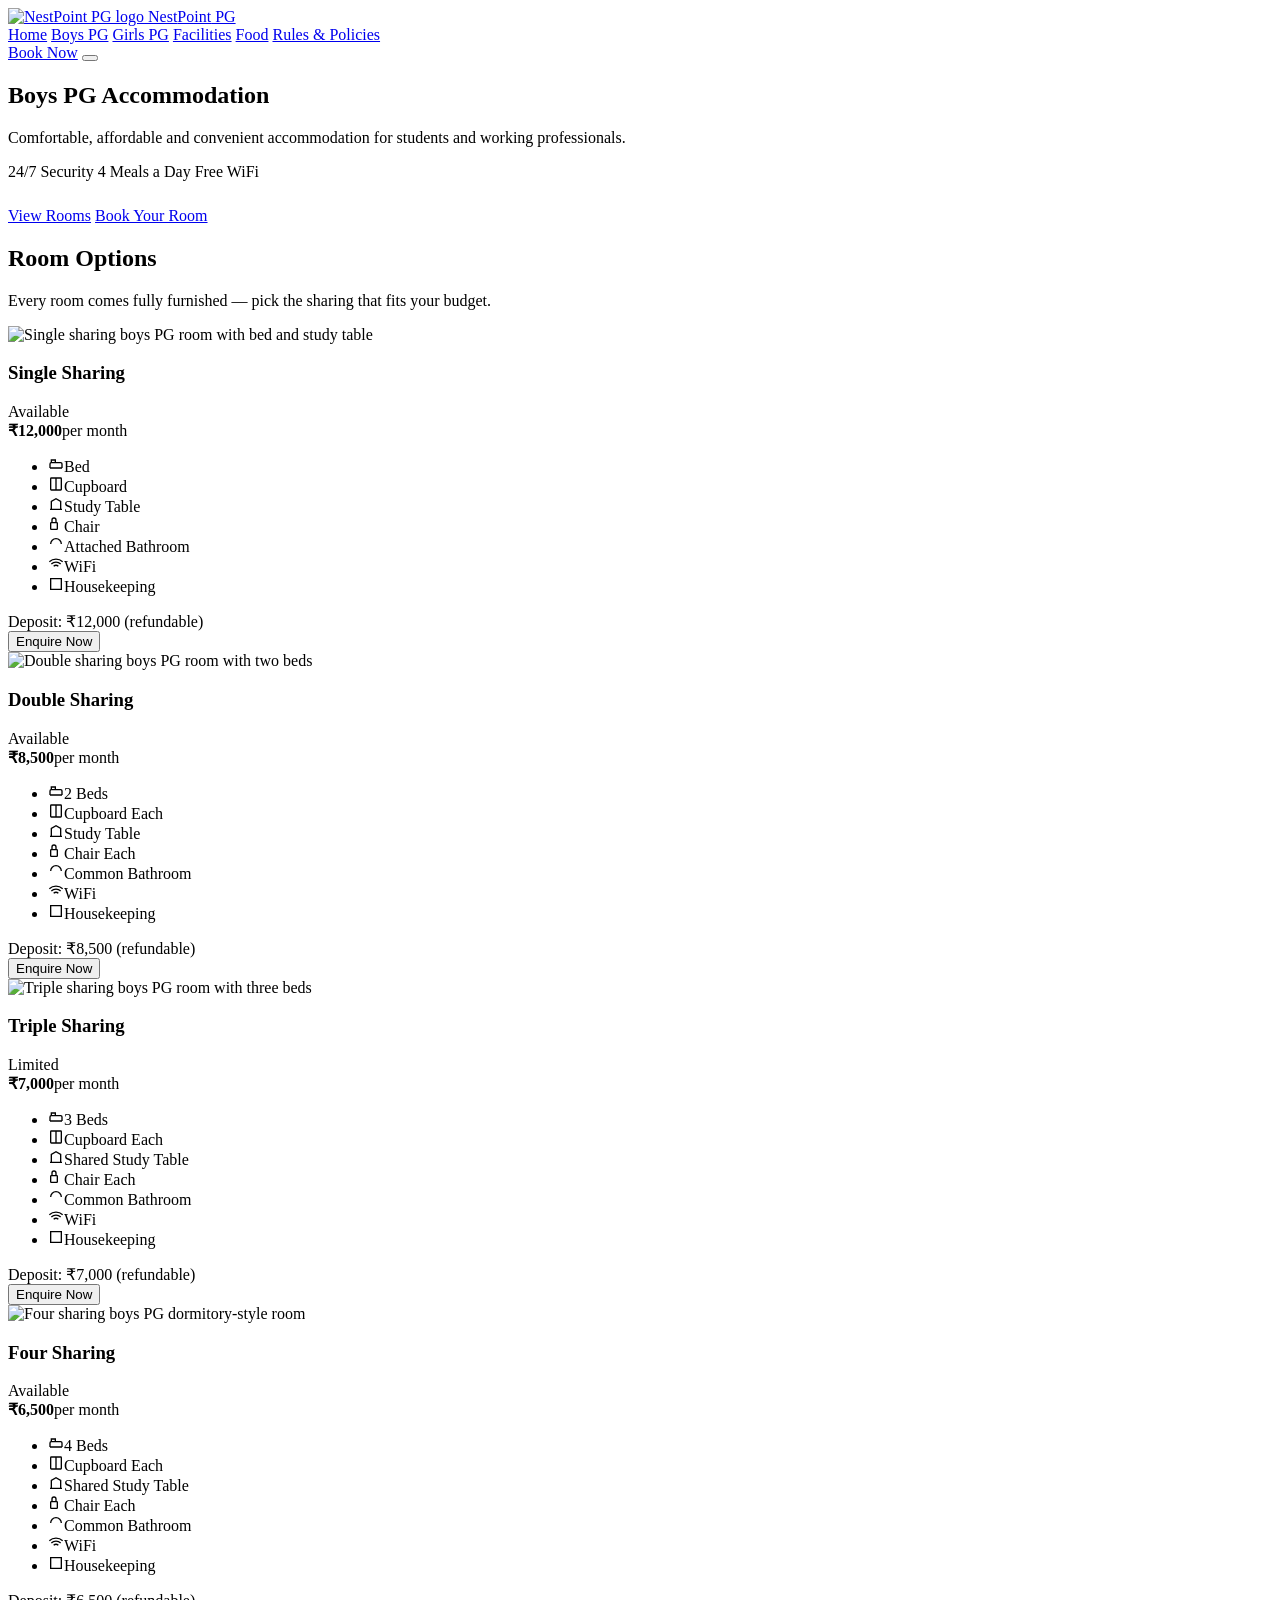
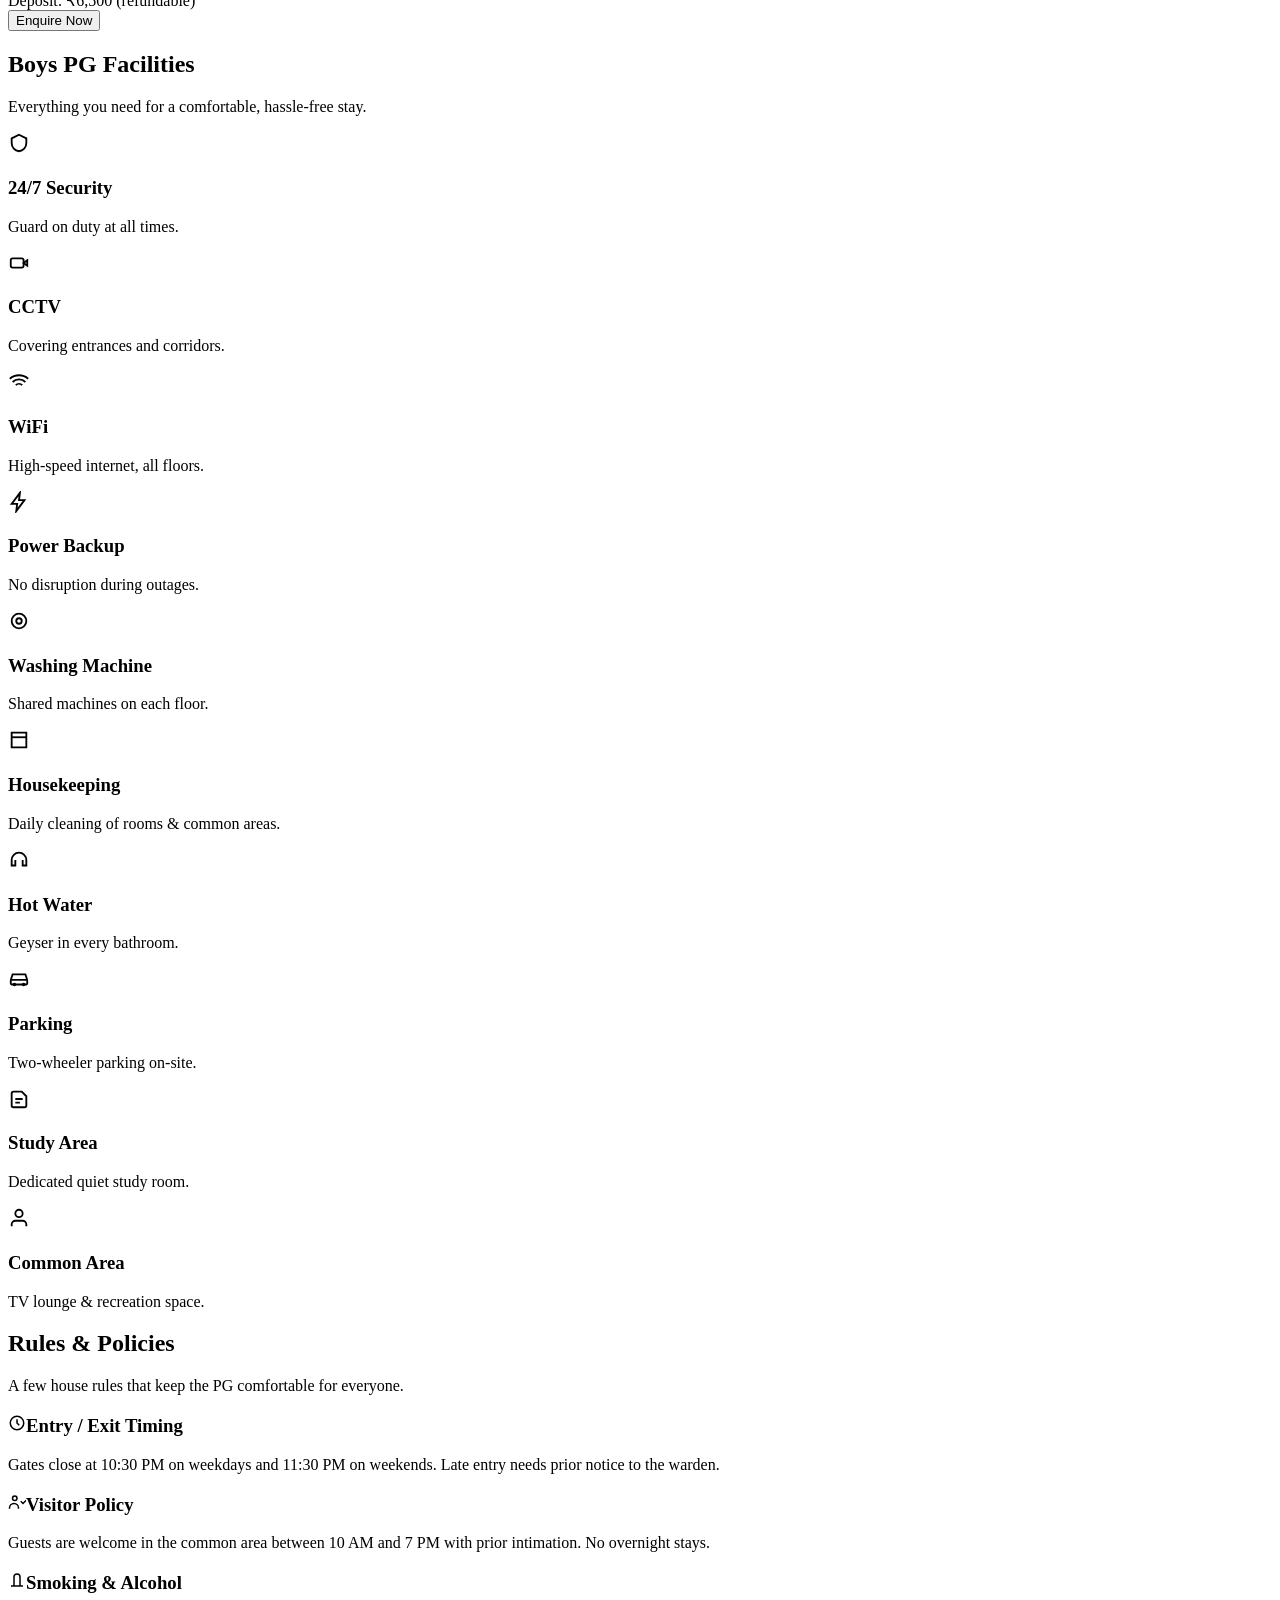
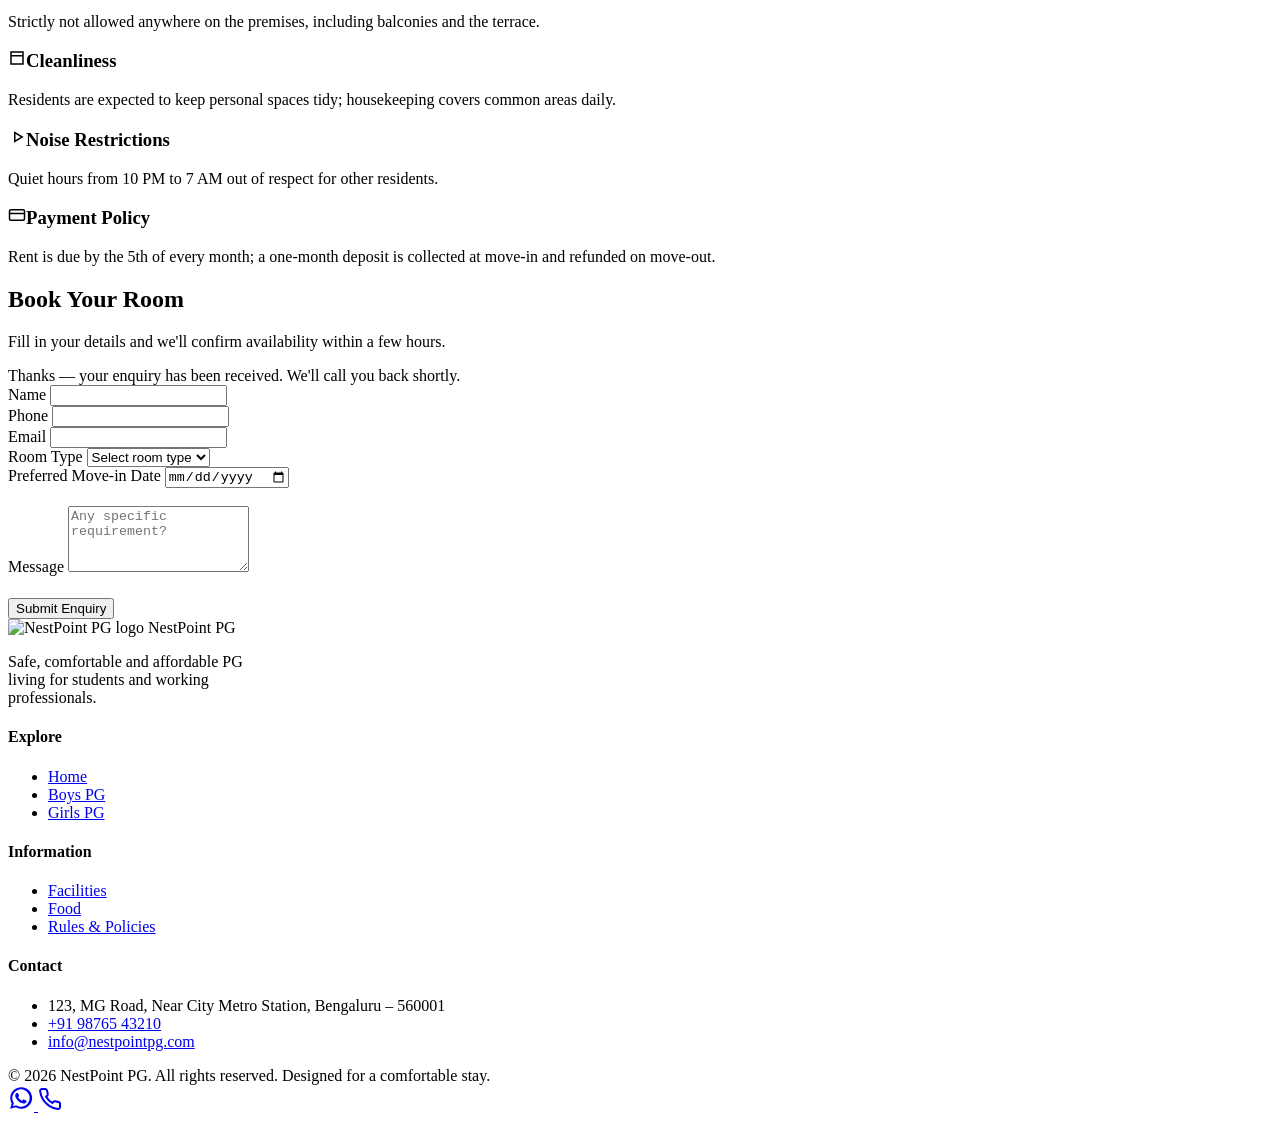
==== boys.html @ 55d82afe "Update boys.html" ====
<!DOCTYPE html>
<html lang="en">
<head>
<!-- ==========================================================================
     BOYS PG PAGE
     Purpose: everything a prospective male resident needs — room options
     and pricing, facilities, house rules, and a booking form. Food is
     covered on the Home page (shared across both wings).
     ========================================================================== -->
<meta charset="UTF-8">
<meta name="viewport" content="width=device-width, initial-scale=1, viewport-fit=cover">
<title>Boys PG Accommodation | NestPoint PG</title>
<meta name="description" content="Boys PG accommodation with single, double, triple and four-sharing rooms, home-style food, WiFi and 24/7 security. Book your room today.">
<link rel="icon" href="logo.svg" type="image/svg+xml">
<link rel="preconnect" href="https://fonts.googleapis.com">
<link href="https://fonts.googleapis.com/css2?family=Fraunces:wght@500;600;700&family=Manrope:wght@400;500;600;700;800&display=swap" rel="stylesheet">
<link rel="stylesheet" href="style.css">
</head>
<body>

<!-- ============================== HEADER / NAV ============================= -->
<header class="site-header">
  <div class="container navbar">
    <a href="index.html" class="brand">
      <img src="logo.svg" alt="NestPoint PG logo" width="40" height="40">
      <span class="brand-name">Nest<span>Point</span> PG</span>
    </a>
    <nav class="nav-links" aria-label="Primary">
      <a href="index.html">Home</a>
      <a href="boys.html">Boys PG</a>
      <a href="girls.html">Girls PG</a>
      <a href="index.html#facilities">Facilities</a>
      <a href="index.html#food">Food</a>
      <a href="index.html#policies">Rules &amp; Policies</a>
    </nav>
    <div class="nav-actions">
      <a href="#booking" class="btn btn-primary">Book Now</a>
      <button class="nav-toggle" aria-label="Toggle menu" aria-expanded="false"></button>
    </div>
  </div>
</header>

<!-- ================================= HERO =================================== -->
<section class="hero" style="background-image:url('https://images.unsplash.com/photo-1615874959474-d609969a20ed?q=80&w=1600&auto=format&fit=crop');">
  <div class="container hero-content">
    <h1>Boys PG Accommodation</h1>
    <p class="lead">Comfortable, affordable and convenient accommodation for students and working professionals.</p>
    <div class="tag-row">
      <span class="tag">24/7 Security</span>
      <span class="tag">4 Meals a Day</span>
      <span class="tag">Free WiFi</span>
    </div>
    <div class="hero-actions" style="margin-top:26px;">
      <a href="#rooms" class="btn btn-primary">View Rooms</a>
      <a href="#booking" class="btn btn-outline">Book Your Room</a>
    </div>
  </div>
</section>

<!-- ================================ ROOM OPTIONS ============================== -->
<section id="rooms" class="section">
  <div class="container">
    <div class="section-head">
      <h2>Room Options</h2>
      <p>Every room comes fully furnished — pick the sharing that fits your budget.</p>
    </div>
    <div class="grid">

      <!-- Single Sharing -->
      <div class="card room-card">
        <img src="https://images.unsplash.com/photo-1631049307264-da0ec9d70304?q=80&w=900&auto=format&fit=crop" alt="Single sharing boys PG room with bed and study table" loading="lazy">
        <div class="card-body">
          <div class="room-top">
            <div><h3>Single Sharing</h3><span class="status available">Available</span></div>
            <div class="room-price"><strong>₹12,000</strong><span>per month</span></div>
          </div>
          <ul class="room-specs">
            <li><svg width="16" height="16" viewBox="0 0 24 24" fill="none" stroke="currentColor" stroke-width="2"><path d="M3 18v-6a2 2 0 0 1 2-2h14a2 2 0 0 1 2 2v6"/><path d="M3 18h18M5 10V6h6v4"/></svg>Bed</li>
            <li><svg width="16" height="16" viewBox="0 0 24 24" fill="none" stroke="currentColor" stroke-width="2"><rect x="4" y="3" width="16" height="18" rx="1"/><path d="M12 3v18"/></svg>Cupboard</li>
            <li><svg width="16" height="16" viewBox="0 0 24 24" fill="none" stroke="currentColor" stroke-width="2"><path d="M3 20h18M5 20V8l7-4 7 4v12"/></svg>Study Table</li>
            <li><svg width="16" height="16" viewBox="0 0 24 24" fill="none" stroke="currentColor" stroke-width="2"><path d="M6 10V6a3 3 0 0 1 6 0v4"/><rect x="4" y="10" width="10" height="10" rx="1"/></svg>Chair</li>
            <li><svg width="16" height="16" viewBox="0 0 24 24" fill="none" stroke="currentColor" stroke-width="2"><path d="M4 12a8 8 0 0 1 16 0"/></svg>Attached Bathroom</li>
            <li><svg width="16" height="16" viewBox="0 0 24 24" fill="none" stroke="currentColor" stroke-width="2"><path d="M2 8.5a15 15 0 0 1 20 0M5 12a10 10 0 0 1 14 0M8.5 15.5a5 5 0 0 1 7 0"/></svg>WiFi</li>
            <li><svg width="16" height="16" viewBox="0 0 24 24" fill="none" stroke="currentColor" stroke-width="2"><path d="M4 4h16v16H4z"/></svg>Housekeeping</li>
          </ul>
          <div class="deposit-row">Deposit: ₹12,000 (refundable)</div>
          <button class="btn btn-dark btn-block" data-enquire-room="Single Sharing" onclick="document.getElementById('booking').scrollIntoView()">Enquire Now</button>
        </div>
      </div>

      <!-- Double Sharing -->
      <div class="card room-card">
        <img src="https://images.unsplash.com/photo-1595526114035-0d45ed16cfbf?q=80&w=900&auto=format&fit=crop" alt="Double sharing boys PG room with two beds" loading="lazy">
        <div class="card-body">
          <div class="room-top">
            <div><h3>Double Sharing</h3><span class="status available">Available</span></div>
            <div class="room-price"><strong>₹8,500</strong><span>per month</span></div>
          </div>
          <ul class="room-specs">
            <li><svg width="16" height="16" viewBox="0 0 24 24" fill="none" stroke="currentColor" stroke-width="2"><path d="M3 18v-6a2 2 0 0 1 2-2h14a2 2 0 0 1 2 2v6"/><path d="M3 18h18M5 10V6h6v4"/></svg>2 Beds</li>
            <li><svg width="16" height="16" viewBox="0 0 24 24" fill="none" stroke="currentColor" stroke-width="2"><rect x="4" y="3" width="16" height="18" rx="1"/><path d="M12 3v18"/></svg>Cupboard Each</li>
            <li><svg width="16" height="16" viewBox="0 0 24 24" fill="none" stroke="currentColor" stroke-width="2"><path d="M3 20h18M5 20V8l7-4 7 4v12"/></svg>Study Table</li>
            <li><svg width="16" height="16" viewBox="0 0 24 24" fill="none" stroke="currentColor" stroke-width="2"><path d="M6 10V6a3 3 0 0 1 6 0v4"/><rect x="4" y="10" width="10" height="10" rx="1"/></svg>Chair Each</li>
            <li><svg width="16" height="16" viewBox="0 0 24 24" fill="none" stroke="currentColor" stroke-width="2"><path d="M4 12a8 8 0 0 1 16 0"/></svg>Common Bathroom</li>
            <li><svg width="16" height="16" viewBox="0 0 24 24" fill="none" stroke="currentColor" stroke-width="2"><path d="M2 8.5a15 15 0 0 1 20 0M5 12a10 10 0 0 1 14 0M8.5 15.5a5 5 0 0 1 7 0"/></svg>WiFi</li>
            <li><svg width="16" height="16" viewBox="0 0 24 24" fill="none" stroke="currentColor" stroke-width="2"><path d="M4 4h16v16H4z"/></svg>Housekeeping</li>
          </ul>
          <div class="deposit-row">Deposit: ₹8,500 (refundable)</div>
          <button class="btn btn-dark btn-block" data-enquire-room="Double Sharing" onclick="document.getElementById('booking').scrollIntoView()">Enquire Now</button>
        </div>
      </div>

      <!-- Triple Sharing -->
      <div class="card room-card">
        <img src="https://images.unsplash.com/photo-1522708323590-d24dbb6b0267?q=80&w=900&auto=format&fit=crop" alt="Triple sharing boys PG room with three beds" loading="lazy">
        <div class="card-body">
          <div class="room-top">
            <div><h3>Triple Sharing</h3><span class="status limited">Limited</span></div>
            <div class="room-price"><strong>₹7,000</strong><span>per month</span></div>
          </div>
          <ul class="room-specs">
            <li><svg width="16" height="16" viewBox="0 0 24 24" fill="none" stroke="currentColor" stroke-width="2"><path d="M3 18v-6a2 2 0 0 1 2-2h14a2 2 0 0 1 2 2v6"/><path d="M3 18h18M5 10V6h6v4"/></svg>3 Beds</li>
            <li><svg width="16" height="16" viewBox="0 0 24 24" fill="none" stroke="currentColor" stroke-width="2"><rect x="4" y="3" width="16" height="18" rx="1"/><path d="M12 3v18"/></svg>Cupboard Each</li>
            <li><svg width="16" height="16" viewBox="0 0 24 24" fill="none" stroke="currentColor" stroke-width="2"><path d="M3 20h18M5 20V8l7-4 7 4v12"/></svg>Shared Study Table</li>
            <li><svg width="16" height="16" viewBox="0 0 24 24" fill="none" stroke="currentColor" stroke-width="2"><path d="M6 10V6a3 3 0 0 1 6 0v4"/><rect x="4" y="10" width="10" height="10" rx="1"/></svg>Chair Each</li>
            <li><svg width="16" height="16" viewBox="0 0 24 24" fill="none" stroke="currentColor" stroke-width="2"><path d="M4 12a8 8 0 0 1 16 0"/></svg>Common Bathroom</li>
            <li><svg width="16" height="16" viewBox="0 0 24 24" fill="none" stroke="currentColor" stroke-width="2"><path d="M2 8.5a15 15 0 0 1 20 0M5 12a10 10 0 0 1 14 0M8.5 15.5a5 5 0 0 1 7 0"/></svg>WiFi</li>
            <li><svg width="16" height="16" viewBox="0 0 24 24" fill="none" stroke="currentColor" stroke-width="2"><path d="M4 4h16v16H4z"/></svg>Housekeeping</li>
          </ul>
          <div class="deposit-row">Deposit: ₹7,000 (refundable)</div>
          <button class="btn btn-dark btn-block" data-enquire-room="Triple Sharing" onclick="document.getElementById('booking').scrollIntoView()">Enquire Now</button>
        </div>
      </div>

      <!-- Four Sharing -->
      <div class="card room-card">
        <img src="https://images.unsplash.com/photo-1560185007-c5ca9d2c014d?q=80&w=900&auto=format&fit=crop" alt="Four sharing boys PG dormitory-style room" loading="lazy">
        <div class="card-body">
          <div class="room-top">
            <div><h3>Four Sharing</h3><span class="status available">Available</span></div>
            <div class="room-price"><strong>₹6,500</strong><span>per month</span></div>
          </div>
          <ul class="room-specs">
            <li><svg width="16" height="16" viewBox="0 0 24 24" fill="none" stroke="currentColor" stroke-width="2"><path d="M3 18v-6a2 2 0 0 1 2-2h14a2 2 0 0 1 2 2v6"/><path d="M3 18h18M5 10V6h6v4"/></svg>4 Beds</li>
            <li><svg width="16" height="16" viewBox="0 0 24 24" fill="none" stroke="currentColor" stroke-width="2"><rect x="4" y="3" width="16" height="18" rx="1"/><path d="M12 3v18"/></svg>Cupboard Each</li>
            <li><svg width="16" height="16" viewBox="0 0 24 24" fill="none" stroke="currentColor" stroke-width="2"><path d="M3 20h18M5 20V8l7-4 7 4v12"/></svg>Shared Study Table</li>
            <li><svg width="16" height="16" viewBox="0 0 24 24" fill="none" stroke="currentColor" stroke-width="2"><path d="M6 10V6a3 3 0 0 1 6 0v4"/><rect x="4" y="10" width="10" height="10" rx="1"/></svg>Chair Each</li>
            <li><svg width="16" height="16" viewBox="0 0 24 24" fill="none" stroke="currentColor" stroke-width="2"><path d="M4 12a8 8 0 0 1 16 0"/></svg>Common Bathroom</li>
            <li><svg width="16" height="16" viewBox="0 0 24 24" fill="none" stroke="currentColor" stroke-width="2"><path d="M2 8.5a15 15 0 0 1 20 0M5 12a10 10 0 0 1 14 0M8.5 15.5a5 5 0 0 1 7 0"/></svg>WiFi</li>
            <li><svg width="16" height="16" viewBox="0 0 24 24" fill="none" stroke="currentColor" stroke-width="2"><path d="M4 4h16v16H4z"/></svg>Housekeeping</li>
          </ul>
          <div class="deposit-row">Deposit: ₹6,500 (refundable)</div>
          <button class="btn btn-dark btn-block" data-enquire-room="Four Sharing" onclick="document.getElementById('booking').scrollIntoView()">Enquire Now</button>
        </div>
      </div>

    </div>
  </div>
</section>

<!-- ============================== FACILITIES ================================ -->
<section class="section section-alt">
  <div class="container">
    <div class="section-head">
      <h2>Boys PG Facilities</h2>
      <p>Everything you need for a comfortable, hassle-free stay.</p>
    </div>
    <div class="grid facility-grid">
      <div class="facility-card"><div class="icon"><svg width="22" height="22" viewBox="0 0 24 24" fill="none" stroke="currentColor" stroke-width="2"><path d="M12 3l8 4v5c0 5-3.5 8.5-8 9-4.5-.5-8-4-8-9V7l8-4z"/></svg></div><h3>24/7 Security</h3><p>Guard on duty at all times.</p></div>
      <div class="facility-card"><div class="icon"><svg width="22" height="22" viewBox="0 0 24 24" fill="none" stroke="currentColor" stroke-width="2"><rect x="3" y="7" width="14" height="10" rx="2"/><path d="M21 9l-4 3 4 3z"/></svg></div><h3>CCTV</h3><p>Covering entrances and corridors.</p></div>
      <div class="facility-card"><div class="icon"><svg width="22" height="22" viewBox="0 0 24 24" fill="none" stroke="currentColor" stroke-width="2"><path d="M2 8.5a15 15 0 0 1 20 0M5 12a10 10 0 0 1 14 0M8.5 15.5a5 5 0 0 1 7 0"/></svg></div><h3>WiFi</h3><p>High-speed internet, all floors.</p></div>
      <div class="facility-card"><div class="icon"><svg width="22" height="22" viewBox="0 0 24 24" fill="none" stroke="currentColor" stroke-width="2"><path d="M13 2L4 14h6l-1 8 9-12h-6l1-8z"/></svg></div><h3>Power Backup</h3><p>No disruption during outages.</p></div>
      <div class="facility-card"><div class="icon"><svg width="22" height="22" viewBox="0 0 24 24" fill="none" stroke="currentColor" stroke-width="2"><circle cx="12" cy="12" r="8"/><circle cx="12" cy="12" r="3"/></svg></div><h3>Washing Machine</h3><p>Shared machines on each floor.</p></div>
      <div class="facility-card"><div class="icon"><svg width="22" height="22" viewBox="0 0 24 24" fill="none" stroke="currentColor" stroke-width="2"><path d="M4 4h16v16H4z"/><path d="M4 9h16"/></svg></div><h3>Housekeeping</h3><p>Daily cleaning of rooms &amp; common areas.</p></div>
      <div class="facility-card"><div class="icon"><svg width="22" height="22" viewBox="0 0 24 24" fill="none" stroke="currentColor" stroke-width="2"><path d="M4 12a8 8 0 0 1 16 0"/><path d="M4 12v6h4v-6M16 12v6h4v-6"/></svg></div><h3>Hot Water</h3><p>Geyser in every bathroom.</p></div>
      <div class="facility-card"><div class="icon"><svg width="22" height="22" viewBox="0 0 24 24" fill="none" stroke="currentColor" stroke-width="2"><path d="M3 13l2-6h14l2 6"/><rect x="3" y="13" width="18" height="5" rx="1"/><circle cx="7" cy="18" r="1"/><circle cx="17" cy="18" r="1"/></svg></div><h3>Parking</h3><p>Two-wheeler parking on-site.</p></div>
      <div class="facility-card"><div class="icon"><svg width="22" height="22" viewBox="0 0 24 24" fill="none" stroke="currentColor" stroke-width="2"><path d="M4 19V6a2 2 0 0 1 2-2h9l5 5v10a2 2 0 0 1-2 2H6a2 2 0 0 1-2-2z"/><path d="M8 12h8M8 16h5"/></svg></div><h3>Study Area</h3><p>Dedicated quiet study room.</p></div>
      <div class="facility-card"><div class="icon"><svg width="22" height="22" viewBox="0 0 24 24" fill="none" stroke="currentColor" stroke-width="2"><path d="M20 21v-2a4 4 0 0 0-4-4H8a4 4 0 0 0-4 4v2"/><circle cx="12" cy="7" r="4"/></svg></div><h3>Common Area</h3><p>TV lounge &amp; recreation space.</p></div>
    </div>
  </div>
</section>

<!-- ============================ RULES & POLICIES ============================== -->
<section class="section section-alt">
  <div class="container">
    <div class="section-head">
      <h2>Rules &amp; Policies</h2>
      <p>A few house rules that keep the PG comfortable for everyone.</p>
    </div>
    <div class="grid policy-grid">
      <div class="policy-card"><h3><svg width="18" height="18" viewBox="0 0 24 24" fill="none" stroke="currentColor" stroke-width="2"><circle cx="12" cy="12" r="9"/><path d="M12 7v5l3 3"/></svg>Entry / Exit Timing</h3><p>Gates close at 10:30 PM on weekdays and 11:30 PM on weekends. Late entry needs prior notice to the warden.</p></div>
      <div class="policy-card"><h3><svg width="18" height="18" viewBox="0 0 24 24" fill="none" stroke="currentColor" stroke-width="2"><circle cx="9" cy="7" r="3"/><path d="M2 21v-1a6 6 0 0 1 12 0v1"/><path d="M17 11l3 3 5-5"/></svg>Visitor Policy</h3><p>Guests are welcome in the common area between 10 AM and 7 PM with prior intimation. No overnight stays.</p></div>
      <div class="policy-card"><h3><svg width="18" height="18" viewBox="0 0 24 24" fill="none" stroke="currentColor" stroke-width="2"><path d="M4 20h16M8 20V8a4 4 0 0 1 8 0v12"/></svg>Smoking &amp; Alcohol</h3><p>Strictly not allowed anywhere on the premises, including balconies and the terrace.</p></div>
      <div class="policy-card"><h3><svg width="18" height="18" viewBox="0 0 24 24" fill="none" stroke="currentColor" stroke-width="2"><path d="M4 4h16v16H4z"/><path d="M4 9h16"/></svg>Cleanliness</h3><p>Residents are expected to keep personal spaces tidy; housekeeping covers common areas daily.</p></div>
      <div class="policy-card"><h3><svg width="18" height="18" viewBox="0 0 24 24" fill="none" stroke="currentColor" stroke-width="2"><path d="M9 18V6l10 6-10 6z"/></svg>Noise Restrictions</h3><p>Quiet hours from 10 PM to 7 AM out of respect for other residents.</p></div>
      <div class="policy-card"><h3><svg width="18" height="18" viewBox="0 0 24 24" fill="none" stroke="currentColor" stroke-width="2"><rect x="2" y="5" width="20" height="14" rx="2"/><path d="M2 10h20"/></svg>Payment Policy</h3><p>Rent is due by the 5th of every month; a one-month deposit is collected at move-in and refunded on move-out.</p></div>
    </div>
  </div>
</section>

<!-- =============================== BOOKING FORM ================================ -->
<section id="booking" class="section">
  <div class="container" style="max-width:820px;">
    <div class="section-head" style="max-width:100%;">
      <h2>Book Your Room</h2>
      <p>Fill in your details and we'll confirm availability within a few hours.</p>
    </div>
    <div class="form-panel">
      <div class="form-success" role="status">Thanks — your enquiry has been received. We'll call you back shortly.</div>
      <form data-enquiry-form novalidate>
        <div class="form-grid">
          <div class="field">
            <label for="bName">Name</label>
            <input id="bName" name="name" type="text" required>
          </div>
          <div class="field">
            <label for="bPhone">Phone</label>
            <input id="bPhone" name="phone" type="tel" pattern="[0-9]{10}" required>
          </div>
          <div class="field">
            <label for="bEmail">Email</label>
            <input id="bEmail" name="email" type="email" required>
          </div>
          <div class="field">
            <label for="roomType">Room Type</label>
            <select id="roomType" name="roomType" required>
              <option value="">Select room type</option>
              <option>Single Sharing</option>
              <option>Double Sharing</option>
              <option>Triple Sharing</option>
              <option>Four Sharing</option>
            </select>
          </div>
          <div class="field">
            <label for="bMoveIn">Preferred Move-in Date</label>
            <input id="bMoveIn" name="moveInDate" type="date">
          </div>
          <div class="field">
            <label for="bMessageOnly">&nbsp;</label>
          </div>
          <div class="field full">
            <label for="bMessage">Message</label>
            <textarea id="bMessage" name="message" rows="4" placeholder="Any specific requirement?"></textarea>
          </div>
        </div>
        <button type="submit" class="btn btn-primary btn-block" style="margin-top:22px;">Submit Enquiry</button>
      </form>
    </div>
  </div>
</section>

<!-- ================================= FOOTER =================================== -->
<footer class="site-footer">
  <div class="container">
    <div class="footer-grid">
      <div>
        <div class="footer-brand">
          <img src="logo.svg" alt="NestPoint PG logo">
          <span>NestPoint PG</span>
        </div>
        <p style="max-width:32ch;">Safe, comfortable and affordable PG living for students and working professionals.</p>
      </div>
      <div>
        <h4>Explore</h4>
        <ul>
          <li><a href="index.html">Home</a></li>
          <li><a href="boys.html">Boys PG</a></li>
          <li><a href="girls.html">Girls PG</a></li>
        </ul>
      </div>
      <div>
        <h4>Information</h4>
        <ul>
          <li><a href="index.html#facilities">Facilities</a></li>
          <li><a href="index.html#food">Food</a></li>
          <li><a href="index.html#policies">Rules &amp; Policies</a></li>
        </ul>
      </div>
      <div>
        <h4>Contact</h4>
        <ul>
          <li>123, MG Road, Near City Metro Station, Bengaluru – 560001</li>
          <li><a href="tel:+919876543210">+91 98765 43210</a></li>
          <li><a href="mailto:info@nestpointpg.com">info@nestpointpg.com</a></li>
        </ul>
      </div>
    </div>
    <div class="footer-bottom">
      <span>© 2026 NestPoint PG. All rights reserved.</span>
      <span>Designed for a comfortable stay.</span>
    </div>
  </div>
</footer>

<!-- ===================== FLOATING WHATSAPP / CALL BUTTONS ===================== -->
<div class="float-actions">
  <a class="float-btn whatsapp" href="https://wa.me/919876543210?text=Hi%2C%20I%27d%20like%20to%20know%20more%20about%20the%20Boys%20PG" aria-label="Chat on WhatsApp" target="_blank" rel="noopener">
    <svg width="26" height="26" viewBox="0 0 24 24" fill="currentColor"><path d="M12 2a10 10 0 0 0-8.6 15L2 22l5.2-1.4A10 10 0 1 0 12 2zm0 18a8 8 0 0 1-4.1-1.1l-.3-.2-3 .8.8-2.9-.2-.3A8 8 0 1 1 12 20zm4.4-5.9c-.2-.1-1.5-.7-1.7-.8-.2-.1-.4-.1-.6.1-.2.2-.7.8-.8.9-.1.2-.3.2-.6.1-.2-.1-1-.4-1.9-1.2-.7-.6-1.2-1.4-1.3-1.6-.1-.2 0-.4.1-.5.1-.1.2-.3.4-.4.1-.2.2-.3.2-.5.1-.2 0-.4 0-.5-.1-.1-.6-1.4-.8-1.9-.2-.5-.4-.4-.6-.4h-.5c-.2 0-.5.1-.7.3-.2.2-.9.9-.9 2.2s.9 2.5 1.1 2.7c.1.2 1.8 2.8 4.4 3.8.6.3 1.1.4 1.5.5.6.2 1.2.2 1.6.1.5-.1 1.5-.6 1.7-1.2.2-.6.2-1.1.1-1.2-.1-.1-.2-.2-.4-.3z"/></svg>
  </a>
  <a class="float-btn call" href="tel:+919876543210" aria-label="Call Now">
    <svg width="24" height="24" viewBox="0 0 24 24" fill="none" stroke="currentColor" stroke-width="2"><path d="M22 16.9v3a2 2 0 0 1-2.2 2 19.8 19.8 0 0 1-8.6-3.1 19.5 19.5 0 0 1-6-6A19.8 19.8 0 0 1 2.1 4.2 2 2 0 0 1 4.1 2h3a2 2 0 0 1 2 1.7c.1.9.3 1.8.6 2.7a2 2 0 0 1-.4 2.1L8.1 9.7a16 16 0 0 0 6.2 6.2l1.2-1.2a2 2 0 0 1 2.1-.4c.9.3 1.8.5 2.7.6a2 2 0 0 1 1.7 2.1z"/></svg>
  </a>
</div>

<script src="script.js"></script>
</body>
</html>
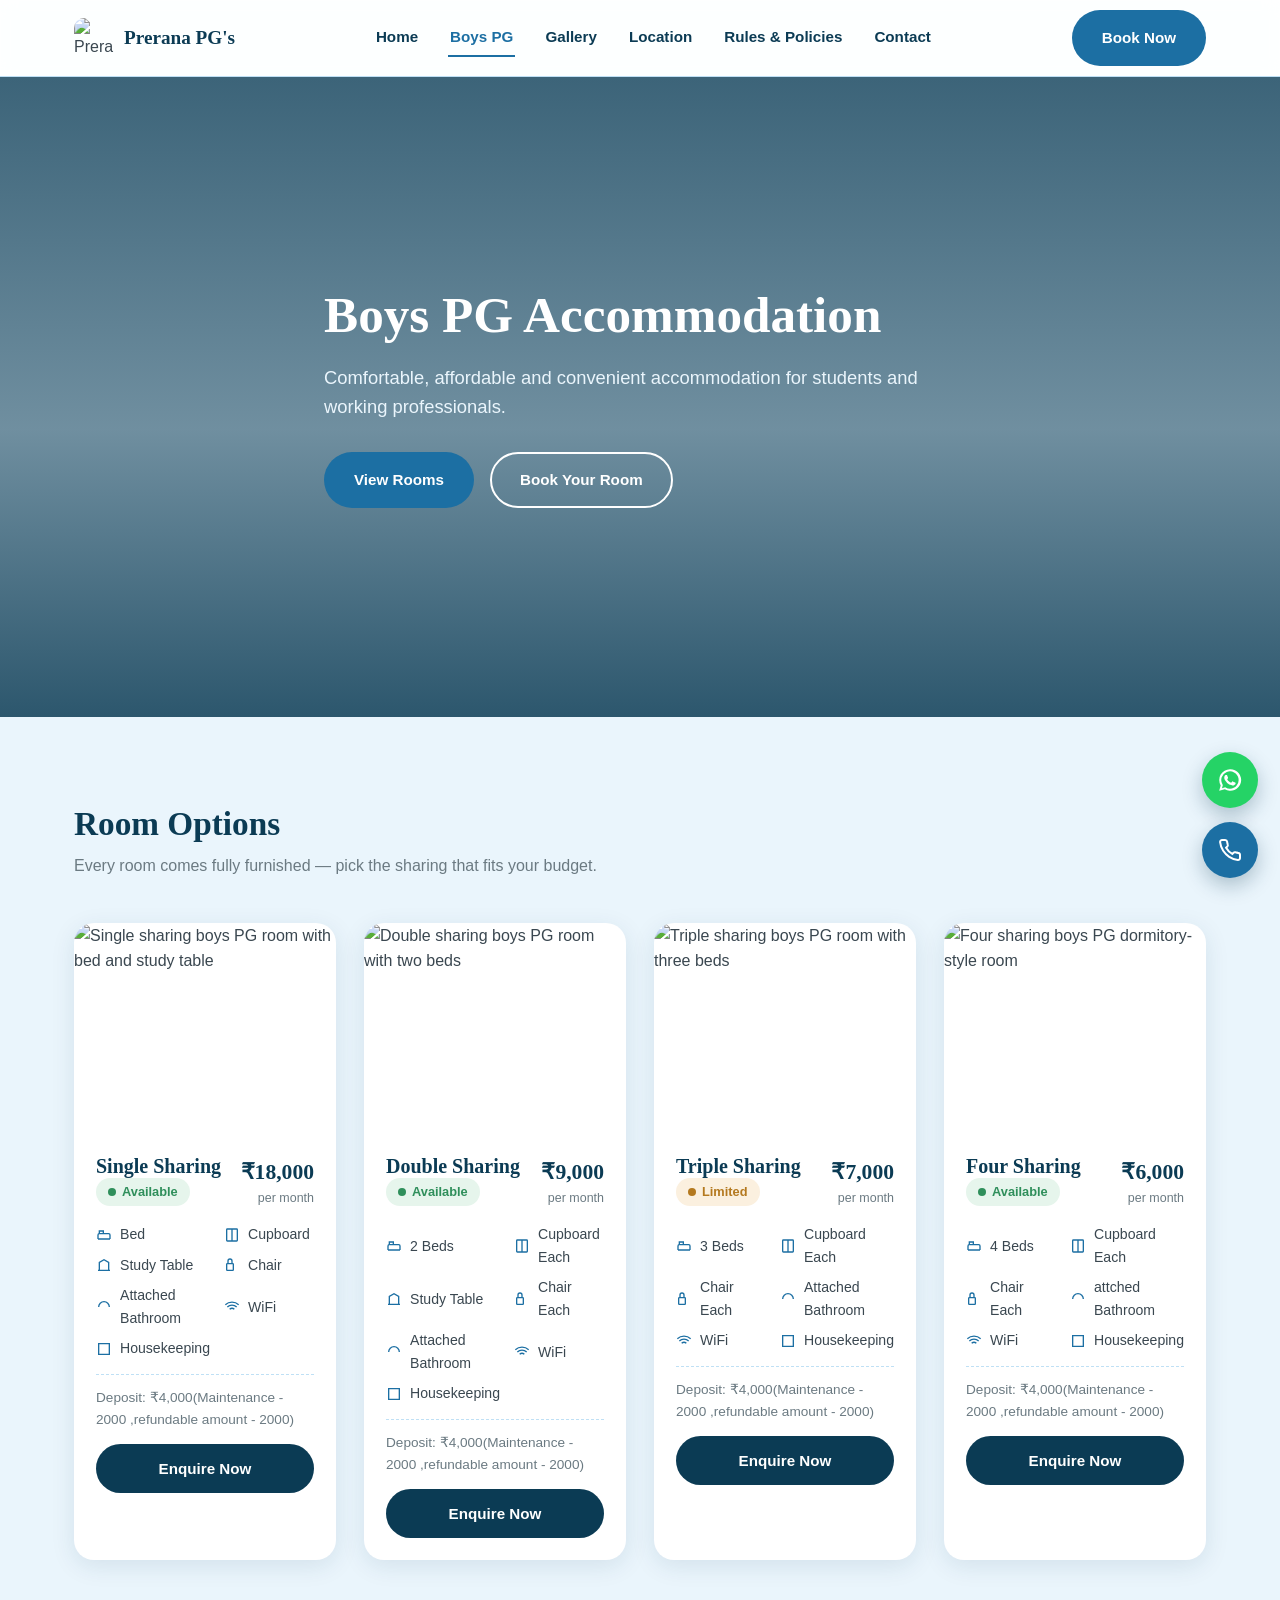
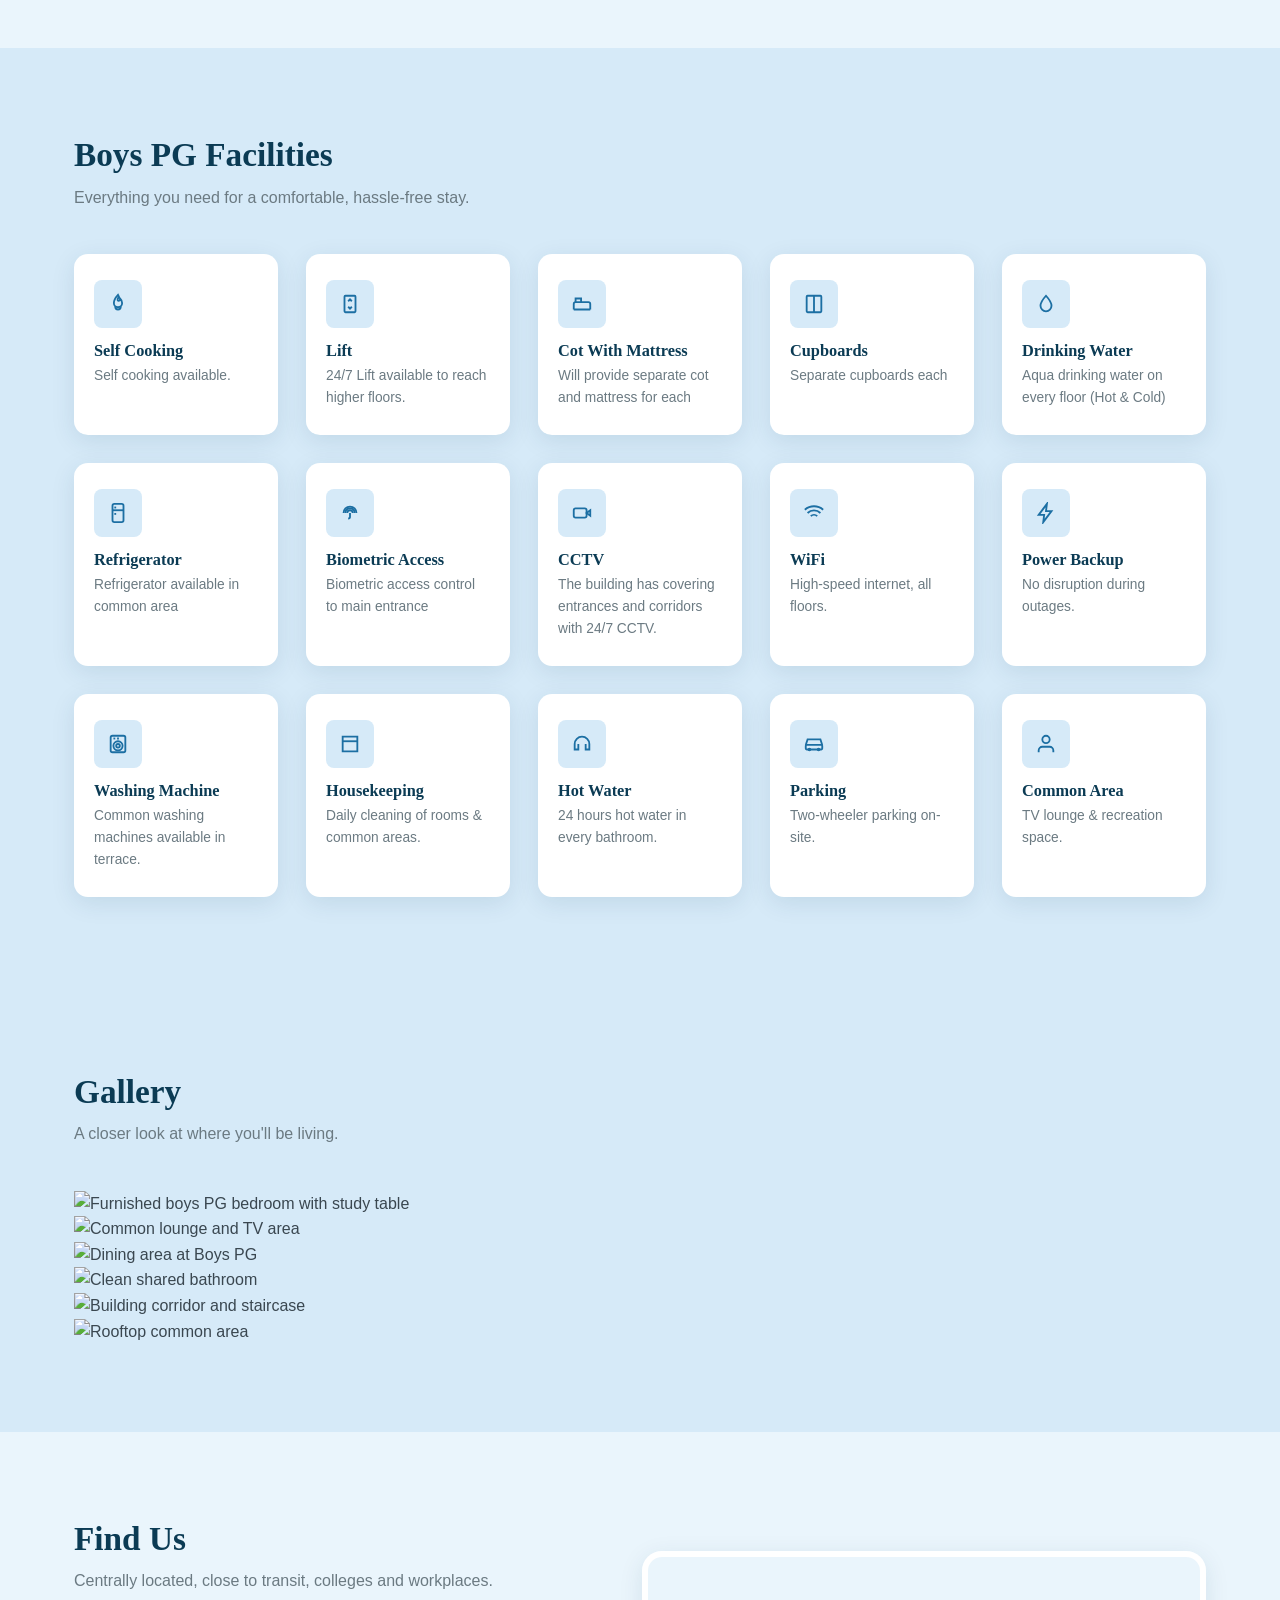
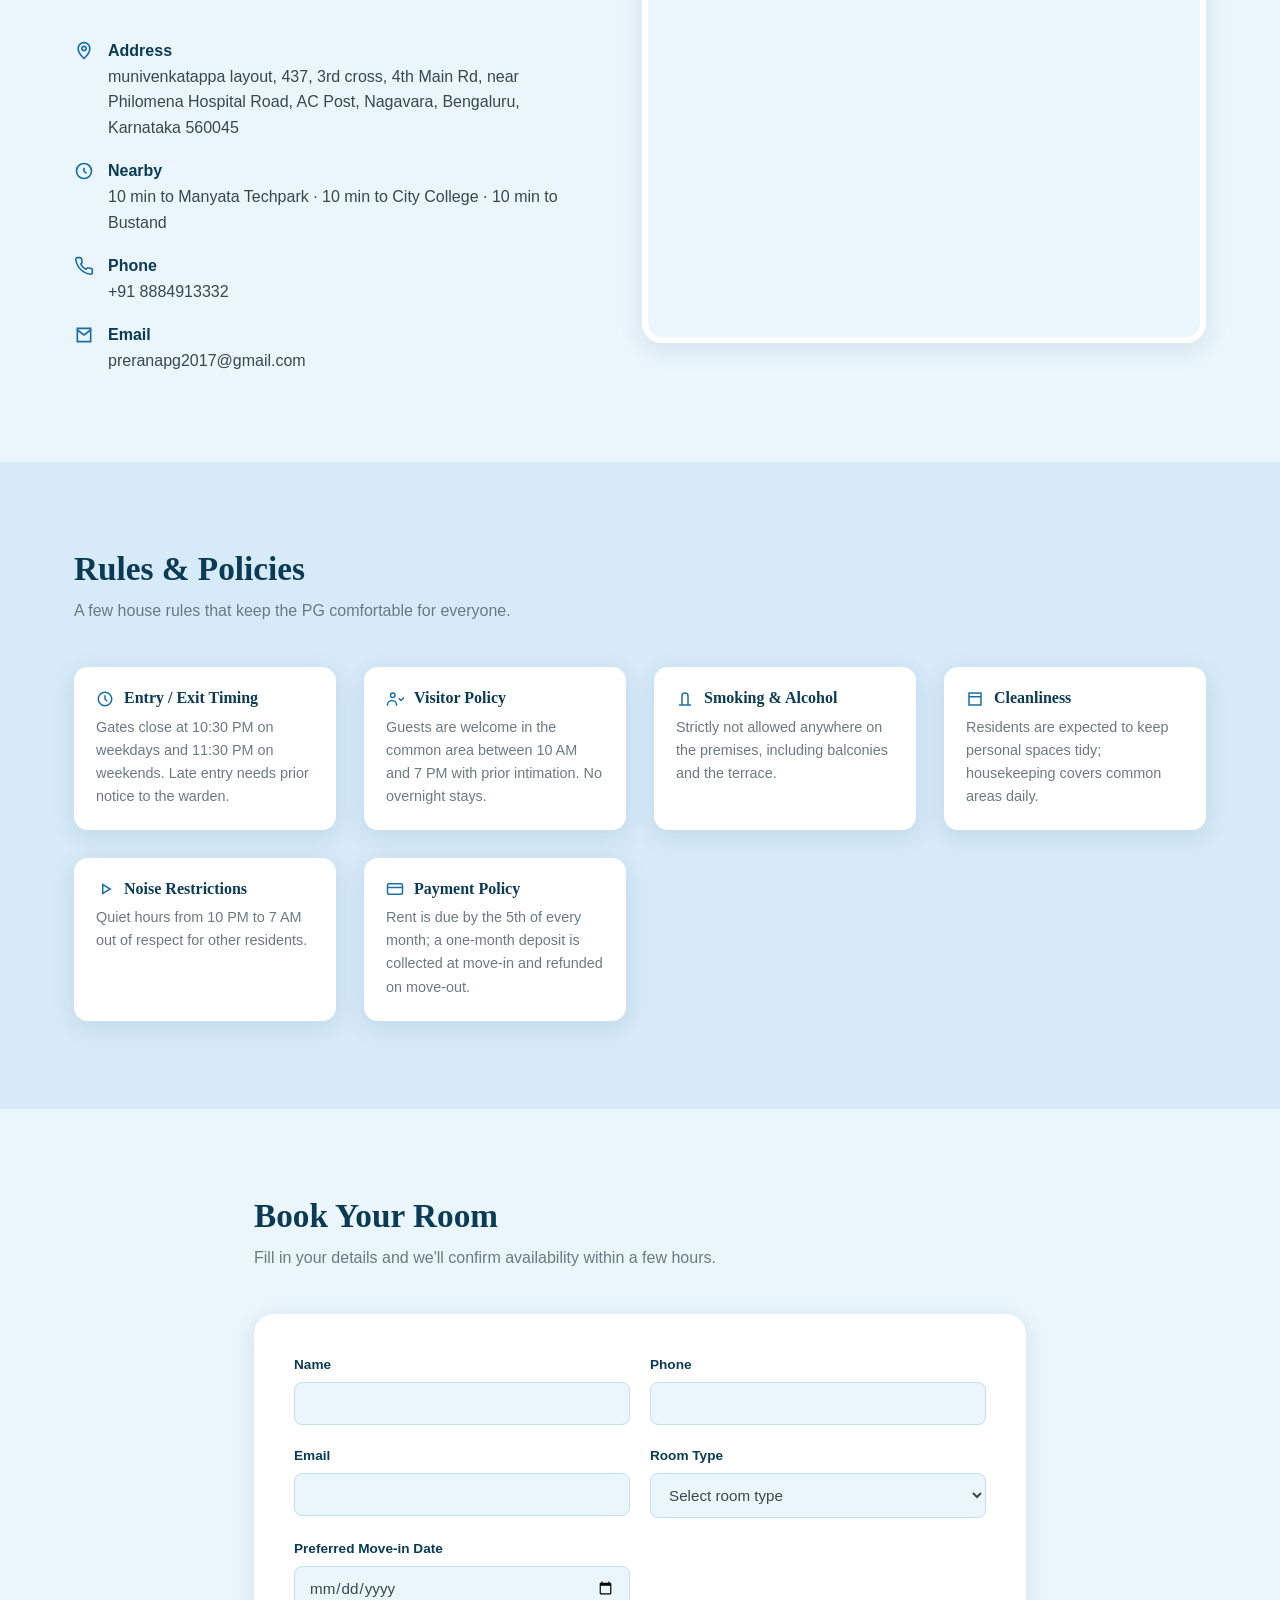
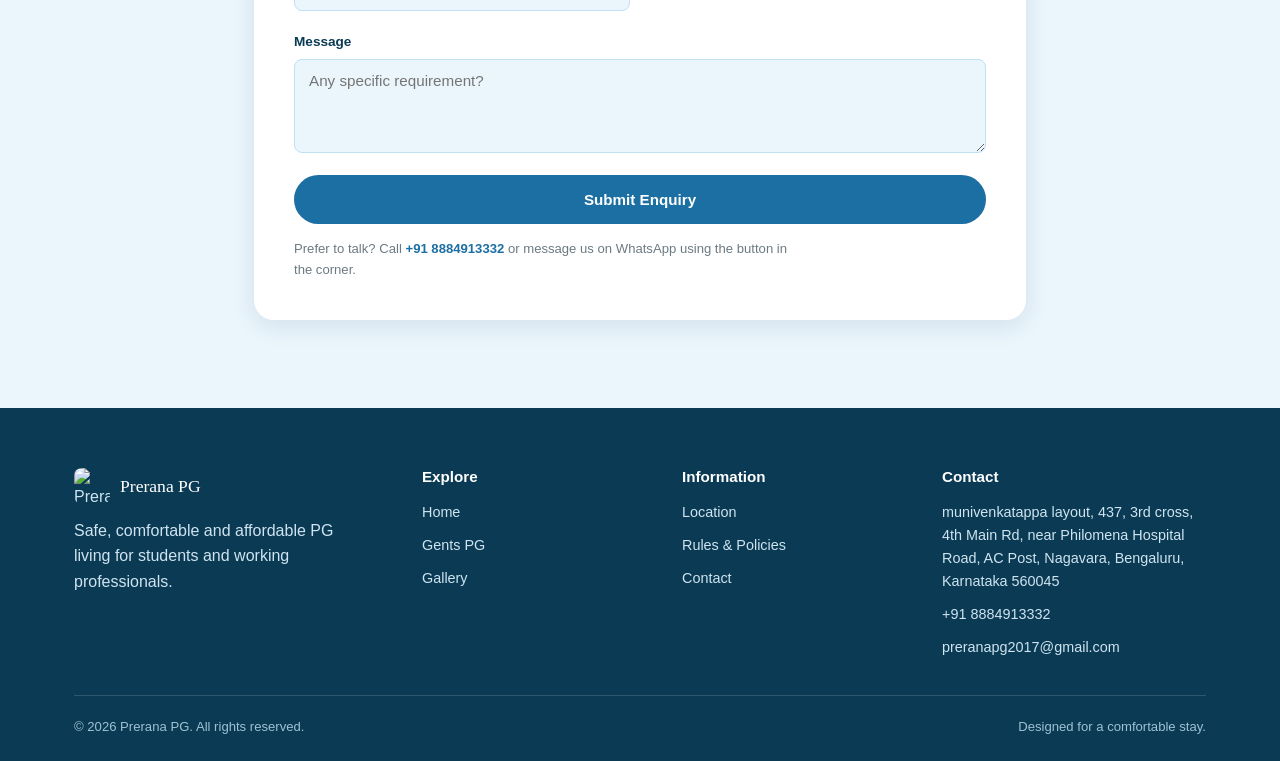
==== commit 0c16fb05: "Update boys.html" ====
--- a/boys.html
+++ b/boys.html
@@ -9,7 +9,7 @@
      ========================================================================== -->
 <meta charset="UTF-8">
 <meta name="viewport" content="width=device-width, initial-scale=1, viewport-fit=cover">
-<title>Boys PG Accommodation | NestPoint PG</title>
+<title>Boys PG Accommodation | Prerana PG</title>
 <meta name="description" content="Boys PG accommodation with single, double, triple and four-sharing rooms, home-style food, WiFi and 24/7 security. Book your room today.">
 <link rel="icon" href="logo.svg" type="image/svg+xml">
 <link rel="preconnect" href="https://fonts.googleapis.com">
@@ -22,19 +22,19 @@
 <header class="site-header">
   <div class="container navbar">
     <a href="index.html" class="brand">
-      <img src="logo.svg" alt="NestPoint PG logo" width="40" height="40">
-      <span class="brand-name">Nest<span>Point</span> PG</span>
+      <img src="logo.svg" alt="Prerana PG logo" width="40" height="40">
+      <span class="brand-name">Prerana<span></span> PG's</span>
     </a>
     <nav class="nav-links" aria-label="Primary">
       <a href="index.html">Home</a>
       <a href="boys.html">Boys PG</a>
-      <a href="girls.html">Girls PG</a>
-      <a href="index.html#facilities">Facilities</a>
-      <a href="index.html#food">Food</a>
-      <a href="index.html#policies">Rules &amp; Policies</a>
+      <a href="#gallery">Gallery</a>
+      <a href="#location">Location</a>
+      <a href="#rules">Rules &amp; Policies</a>
+      <a href="#contact">Contact</a>
     </nav>
     <div class="nav-actions">
-      <a href="#booking" class="btn btn-primary">Book Now</a>
+      <a href="#contact" class="btn btn-primary">Book Now</a>
       <button class="nav-toggle" aria-label="Toggle menu" aria-expanded="false"></button>
     </div>
   </div>
@@ -45,14 +45,9 @@
   <div class="container hero-content">
     <h1>Boys PG Accommodation</h1>
     <p class="lead">Comfortable, affordable and convenient accommodation for students and working professionals.</p>
-    <div class="tag-row">
-      <span class="tag">24/7 Security</span>
-      <span class="tag">4 Meals a Day</span>
-      <span class="tag">Free WiFi</span>
-    </div>
     <div class="hero-actions" style="margin-top:26px;">
       <a href="#rooms" class="btn btn-primary">View Rooms</a>
-      <a href="#booking" class="btn btn-outline">Book Your Room</a>
+      <a href="#contact" class="btn btn-outline">Book Your Room</a>
     </div>
   </div>
 </section>
@@ -72,7 +67,7 @@
         <div class="card-body">
           <div class="room-top">
             <div><h3>Single Sharing</h3><span class="status available">Available</span></div>
-            <div class="room-price"><strong>₹12,000</strong><span>per month</span></div>
+            <div class="room-price"><strong>₹18,000</strong><span>per month</span></div>
           </div>
           <ul class="room-specs">
             <li><svg width="16" height="16" viewBox="0 0 24 24" fill="none" stroke="currentColor" stroke-width="2"><path d="M3 18v-6a2 2 0 0 1 2-2h14a2 2 0 0 1 2 2v6"/><path d="M3 18h18M5 10V6h6v4"/></svg>Bed</li>
@@ -83,8 +78,8 @@
             <li><svg width="16" height="16" viewBox="0 0 24 24" fill="none" stroke="currentColor" stroke-width="2"><path d="M2 8.5a15 15 0 0 1 20 0M5 12a10 10 0 0 1 14 0M8.5 15.5a5 5 0 0 1 7 0"/></svg>WiFi</li>
             <li><svg width="16" height="16" viewBox="0 0 24 24" fill="none" stroke="currentColor" stroke-width="2"><path d="M4 4h16v16H4z"/></svg>Housekeeping</li>
           </ul>
-          <div class="deposit-row">Deposit: ₹12,000 (refundable)</div>
-          <button class="btn btn-dark btn-block" data-enquire-room="Single Sharing" onclick="document.getElementById('booking').scrollIntoView()">Enquire Now</button>
+          <div class="deposit-row">Deposit: ₹4,000(Maintenance - 2000 ,refundable amount - 2000)</div>
+          <button class="btn btn-dark btn-block" data-enquire-room="Single Sharing" onclick="document.getElementById('contact').scrollIntoView()">Enquire Now</button>
         </div>
       </div>
 
@@ -94,19 +89,19 @@
         <div class="card-body">
           <div class="room-top">
             <div><h3>Double Sharing</h3><span class="status available">Available</span></div>
-            <div class="room-price"><strong>₹8,500</strong><span>per month</span></div>
+            <div class="room-price"><strong>₹9,000</strong><span>per month</span></div>
           </div>
           <ul class="room-specs">
             <li><svg width="16" height="16" viewBox="0 0 24 24" fill="none" stroke="currentColor" stroke-width="2"><path d="M3 18v-6a2 2 0 0 1 2-2h14a2 2 0 0 1 2 2v6"/><path d="M3 18h18M5 10V6h6v4"/></svg>2 Beds</li>
             <li><svg width="16" height="16" viewBox="0 0 24 24" fill="none" stroke="currentColor" stroke-width="2"><rect x="4" y="3" width="16" height="18" rx="1"/><path d="M12 3v18"/></svg>Cupboard Each</li>
             <li><svg width="16" height="16" viewBox="0 0 24 24" fill="none" stroke="currentColor" stroke-width="2"><path d="M3 20h18M5 20V8l7-4 7 4v12"/></svg>Study Table</li>
             <li><svg width="16" height="16" viewBox="0 0 24 24" fill="none" stroke="currentColor" stroke-width="2"><path d="M6 10V6a3 3 0 0 1 6 0v4"/><rect x="4" y="10" width="10" height="10" rx="1"/></svg>Chair Each</li>
-            <li><svg width="16" height="16" viewBox="0 0 24 24" fill="none" stroke="currentColor" stroke-width="2"><path d="M4 12a8 8 0 0 1 16 0"/></svg>Common Bathroom</li>
+            <li><svg width="16" height="16" viewBox="0 0 24 24" fill="none" stroke="currentColor" stroke-width="2"><path d="M4 12a8 8 0 0 1 16 0"/></svg>Attached Bathroom</li>
             <li><svg width="16" height="16" viewBox="0 0 24 24" fill="none" stroke="currentColor" stroke-width="2"><path d="M2 8.5a15 15 0 0 1 20 0M5 12a10 10 0 0 1 14 0M8.5 15.5a5 5 0 0 1 7 0"/></svg>WiFi</li>
             <li><svg width="16" height="16" viewBox="0 0 24 24" fill="none" stroke="currentColor" stroke-width="2"><path d="M4 4h16v16H4z"/></svg>Housekeeping</li>
           </ul>
-          <div class="deposit-row">Deposit: ₹8,500 (refundable)</div>
-          <button class="btn btn-dark btn-block" data-enquire-room="Double Sharing" onclick="document.getElementById('booking').scrollIntoView()">Enquire Now</button>
+          <div class="deposit-row">Deposit: ₹4,000(Maintenance - 2000 ,refundable amount - 2000)</div>
+          <button class="btn btn-dark btn-block" data-enquire-room="Double Sharing" onclick="document.getElementById('contact').scrollIntoView()">Enquire Now</button>
         </div>
       </div>
 
@@ -121,14 +116,13 @@
           <ul class="room-specs">
             <li><svg width="16" height="16" viewBox="0 0 24 24" fill="none" stroke="currentColor" stroke-width="2"><path d="M3 18v-6a2 2 0 0 1 2-2h14a2 2 0 0 1 2 2v6"/><path d="M3 18h18M5 10V6h6v4"/></svg>3 Beds</li>
             <li><svg width="16" height="16" viewBox="0 0 24 24" fill="none" stroke="currentColor" stroke-width="2"><rect x="4" y="3" width="16" height="18" rx="1"/><path d="M12 3v18"/></svg>Cupboard Each</li>
-            <li><svg width="16" height="16" viewBox="0 0 24 24" fill="none" stroke="currentColor" stroke-width="2"><path d="M3 20h18M5 20V8l7-4 7 4v12"/></svg>Shared Study Table</li>
             <li><svg width="16" height="16" viewBox="0 0 24 24" fill="none" stroke="currentColor" stroke-width="2"><path d="M6 10V6a3 3 0 0 1 6 0v4"/><rect x="4" y="10" width="10" height="10" rx="1"/></svg>Chair Each</li>
-            <li><svg width="16" height="16" viewBox="0 0 24 24" fill="none" stroke="currentColor" stroke-width="2"><path d="M4 12a8 8 0 0 1 16 0"/></svg>Common Bathroom</li>
+            <li><svg width="16" height="16" viewBox="0 0 24 24" fill="none" stroke="currentColor" stroke-width="2"><path d="M4 12a8 8 0 0 1 16 0"/></svg>Attached Bathroom</li>
             <li><svg width="16" height="16" viewBox="0 0 24 24" fill="none" stroke="currentColor" stroke-width="2"><path d="M2 8.5a15 15 0 0 1 20 0M5 12a10 10 0 0 1 14 0M8.5 15.5a5 5 0 0 1 7 0"/></svg>WiFi</li>
             <li><svg width="16" height="16" viewBox="0 0 24 24" fill="none" stroke="currentColor" stroke-width="2"><path d="M4 4h16v16H4z"/></svg>Housekeeping</li>
           </ul>
-          <div class="deposit-row">Deposit: ₹7,000 (refundable)</div>
-          <button class="btn btn-dark btn-block" data-enquire-room="Triple Sharing" onclick="document.getElementById('booking').scrollIntoView()">Enquire Now</button>
+          <div class="deposit-row">Deposit: ₹4,000(Maintenance - 2000 ,refundable amount - 2000)</div>
+          <button class="btn btn-dark btn-block" data-enquire-room="Triple Sharing" onclick="document.getElementById('contact').scrollIntoView()">Enquire Now</button>
         </div>
       </div>
 
@@ -138,19 +132,18 @@
         <div class="card-body">
           <div class="room-top">
             <div><h3>Four Sharing</h3><span class="status available">Available</span></div>
-            <div class="room-price"><strong>₹6,500</strong><span>per month</span></div>
+            <div class="room-price"><strong>₹6,000</strong><span>per month</span></div>
           </div>
           <ul class="room-specs">
             <li><svg width="16" height="16" viewBox="0 0 24 24" fill="none" stroke="currentColor" stroke-width="2"><path d="M3 18v-6a2 2 0 0 1 2-2h14a2 2 0 0 1 2 2v6"/><path d="M3 18h18M5 10V6h6v4"/></svg>4 Beds</li>
             <li><svg width="16" height="16" viewBox="0 0 24 24" fill="none" stroke="currentColor" stroke-width="2"><rect x="4" y="3" width="16" height="18" rx="1"/><path d="M12 3v18"/></svg>Cupboard Each</li>
-            <li><svg width="16" height="16" viewBox="0 0 24 24" fill="none" stroke="currentColor" stroke-width="2"><path d="M3 20h18M5 20V8l7-4 7 4v12"/></svg>Shared Study Table</li>
             <li><svg width="16" height="16" viewBox="0 0 24 24" fill="none" stroke="currentColor" stroke-width="2"><path d="M6 10V6a3 3 0 0 1 6 0v4"/><rect x="4" y="10" width="10" height="10" rx="1"/></svg>Chair Each</li>
-            <li><svg width="16" height="16" viewBox="0 0 24 24" fill="none" stroke="currentColor" stroke-width="2"><path d="M4 12a8 8 0 0 1 16 0"/></svg>Common Bathroom</li>
+            <li><svg width="16" height="16" viewBox="0 0 24 24" fill="none" stroke="currentColor" stroke-width="2"><path d="M4 12a8 8 0 0 1 16 0"/></svg>attched Bathroom</li>
             <li><svg width="16" height="16" viewBox="0 0 24 24" fill="none" stroke="currentColor" stroke-width="2"><path d="M2 8.5a15 15 0 0 1 20 0M5 12a10 10 0 0 1 14 0M8.5 15.5a5 5 0 0 1 7 0"/></svg>WiFi</li>
             <li><svg width="16" height="16" viewBox="0 0 24 24" fill="none" stroke="currentColor" stroke-width="2"><path d="M4 4h16v16H4z"/></svg>Housekeeping</li>
           </ul>
-          <div class="deposit-row">Deposit: ₹6,500 (refundable)</div>
-          <button class="btn btn-dark btn-block" data-enquire-room="Four Sharing" onclick="document.getElementById('booking').scrollIntoView()">Enquire Now</button>
+          <div class="deposit-row">Deposit: ₹4,000(Maintenance - 2000 ,refundable amount - 2000)</div>
+          <button class="btn btn-dark btn-block" data-enquire-room="Four Sharing" onclick="document.getElementById('contact').scrollIntoView()">Enquire Now</button>
         </div>
       </div>
 
@@ -166,22 +159,82 @@
       <p>Everything you need for a comfortable, hassle-free stay.</p>
     </div>
     <div class="grid facility-grid">
-      <div class="facility-card"><div class="icon"><svg width="22" height="22" viewBox="0 0 24 24" fill="none" stroke="currentColor" stroke-width="2"><path d="M12 3l8 4v5c0 5-3.5 8.5-8 9-4.5-.5-8-4-8-9V7l8-4z"/></svg></div><h3>24/7 Security</h3><p>Guard on duty at all times.</p></div>
-      <div class="facility-card"><div class="icon"><svg width="22" height="22" viewBox="0 0 24 24" fill="none" stroke="currentColor" stroke-width="2"><rect x="3" y="7" width="14" height="10" rx="2"/><path d="M21 9l-4 3 4 3z"/></svg></div><h3>CCTV</h3><p>Covering entrances and corridors.</p></div>
+      <div class="facility-card"><div class="icon"><svg width="22" height="22" viewBox="0 0 24 24" fill="none" stroke="currentColor" stroke-width="2"><path d="M12 2s-4.5 4.8-4.5 9a4.5 4.5 0 0 0 9 0c0-2.4-1.3-4-2.3-5 .3 1.6-.7 2.5-1.5 2.5-.9 0-1.4-.9-1-2 .3-.8.8-1.7 1.3-2.5z"/><path d="M9 15a3 3 0 0 0 6 0"/></svg></div><h3>Self Cooking</h3><p>Self cooking available.</p></div>
+      <div class="facility-card"><div class="icon"><svg width="22" height="22" viewBox="0 0 24 24" fill="none" stroke="currentColor" stroke-width="2"><rect x="6" y="3" width="12" height="18" rx="1"/><path d="M10 9l2-2 2 2"/><path d="M10 15l2 2 2-2"/></svg></div><h3>Lift</h3><p>24/7 Lift available to reach higher floors.</p></div>
+      <div class="facility-card"><div class="icon"><svg width="22" height="22" viewBox="0 0 24 24" fill="none" stroke="currentColor" stroke-width="2"><path d="M3 18v-6a2 2 0 0 1 2-2h14a2 2 0 0 1 2 2v6"/><path d="M3 18h18M5 10V6h6v4"/></svg></div><h3>Cot With Mattress</h3><p>Will provide separate cot and mattress for each</p></div>
+      <div class="facility-card"><div class="icon"><svg width="22" height="22" viewBox="0 0 24 24" fill="none" stroke="currentColor" stroke-width="2"><rect x="4" y="3" width="16" height="18" rx="1"/><path d="M12 3v18"/></svg></div><h3>Cupboards</h3><p>Separate cupboards each</p></div>
+      <div class="facility-card"><div class="icon"><svg width="22" height="22" viewBox="0 0 24 24" fill="none" stroke="currentColor" stroke-width="2"><path d="M12 3s6 6.5 6 11a6 6 0 0 1-12 0c0-4.5 6-11 6-11z"/></svg></div><h3>Drinking Water</h3><p>Aqua drinking water on every floor (Hot &amp; Cold)</p></div>
+      <div class="facility-card"><div class="icon"><svg width="22" height="22" viewBox="0 0 24 24" fill="none" stroke="currentColor" stroke-width="2"><rect x="6" y="2" width="12" height="20" rx="2"/><line x1="6" y1="9" x2="18" y2="9"/><line x1="9" y1="5" x2="9" y2="7"/><line x1="9" y1="12" x2="9" y2="14"/></svg></div><h3>Refrigerator</h3><p>Refrigerator available in common area</p></div>
+      <div class="facility-card"><div class="icon"><svg width="22" height="22" viewBox="0 0 24 24" fill="none" stroke="currentColor" stroke-width="2"><path d="M12 12v4a2 2 0 0 1-2 2"/><path d="M9 12c0-1.5 1-3 3-3s3 1.5 3 3"/><path d="M7 12c0-3 2-5 5-5s5 2 5 5"/><path d="M5 12c0-4 3-7 7-7s7 3 7 7"/></svg></div><h3>Biometric Access</h3><p>Biometric access control to main entrance</p></div>
+      <div class="facility-card"><div class="icon"><svg width="22" height="22" viewBox="0 0 24 24" fill="none" stroke="currentColor" stroke-width="2"><rect x="3" y="7" width="14" height="10" rx="2"/><path d="M21 9l-4 3 4 3z"/></svg></div><h3>CCTV</h3><p>The building has covering entrances and corridors with 24/7 CCTV.</p></div>
       <div class="facility-card"><div class="icon"><svg width="22" height="22" viewBox="0 0 24 24" fill="none" stroke="currentColor" stroke-width="2"><path d="M2 8.5a15 15 0 0 1 20 0M5 12a10 10 0 0 1 14 0M8.5 15.5a5 5 0 0 1 7 0"/></svg></div><h3>WiFi</h3><p>High-speed internet, all floors.</p></div>
       <div class="facility-card"><div class="icon"><svg width="22" height="22" viewBox="0 0 24 24" fill="none" stroke="currentColor" stroke-width="2"><path d="M13 2L4 14h6l-1 8 9-12h-6l1-8z"/></svg></div><h3>Power Backup</h3><p>No disruption during outages.</p></div>
-      <div class="facility-card"><div class="icon"><svg width="22" height="22" viewBox="0 0 24 24" fill="none" stroke="currentColor" stroke-width="2"><circle cx="12" cy="12" r="8"/><circle cx="12" cy="12" r="3"/></svg></div><h3>Washing Machine</h3><p>Shared machines on each floor.</p></div>
+      <div class="facility-card"><div class="icon"><svg width="22" height="22" viewBox="0 0 24 24" fill="none" stroke="currentColor" stroke-width="2"><rect x="4" y="3" width="16" height="18" rx="2"/><circle cx="12" cy="14" r="5"/><circle cx="12" cy="14" r="2"/><line x1="7" y1="6" x2="9" y2="6"/><line x1="11" y1="6" x2="13" y2="6"/></svg></div><h3>Washing Machine</h3><p>Common washing machines available in terrace.</p></div>
       <div class="facility-card"><div class="icon"><svg width="22" height="22" viewBox="0 0 24 24" fill="none" stroke="currentColor" stroke-width="2"><path d="M4 4h16v16H4z"/><path d="M4 9h16"/></svg></div><h3>Housekeeping</h3><p>Daily cleaning of rooms &amp; common areas.</p></div>
-      <div class="facility-card"><div class="icon"><svg width="22" height="22" viewBox="0 0 24 24" fill="none" stroke="currentColor" stroke-width="2"><path d="M4 12a8 8 0 0 1 16 0"/><path d="M4 12v6h4v-6M16 12v6h4v-6"/></svg></div><h3>Hot Water</h3><p>Geyser in every bathroom.</p></div>
+      <div class="facility-card"><div class="icon"><svg width="22" height="22" viewBox="0 0 24 24" fill="none" stroke="currentColor" stroke-width="2"><path d="M4 12a8 8 0 0 1 16 0"/><path d="M4 12v6h4v-6M16 12v6h4v-6"/></svg></div><h3>Hot Water</h3><p>24 hours hot water in every bathroom.</p></div>
       <div class="facility-card"><div class="icon"><svg width="22" height="22" viewBox="0 0 24 24" fill="none" stroke="currentColor" stroke-width="2"><path d="M3 13l2-6h14l2 6"/><rect x="3" y="13" width="18" height="5" rx="1"/><circle cx="7" cy="18" r="1"/><circle cx="17" cy="18" r="1"/></svg></div><h3>Parking</h3><p>Two-wheeler parking on-site.</p></div>
-      <div class="facility-card"><div class="icon"><svg width="22" height="22" viewBox="0 0 24 24" fill="none" stroke="currentColor" stroke-width="2"><path d="M4 19V6a2 2 0 0 1 2-2h9l5 5v10a2 2 0 0 1-2 2H6a2 2 0 0 1-2-2z"/><path d="M8 12h8M8 16h5"/></svg></div><h3>Study Area</h3><p>Dedicated quiet study room.</p></div>
       <div class="facility-card"><div class="icon"><svg width="22" height="22" viewBox="0 0 24 24" fill="none" stroke="currentColor" stroke-width="2"><path d="M20 21v-2a4 4 0 0 0-4-4H8a4 4 0 0 0-4 4v2"/><circle cx="12" cy="7" r="4"/></svg></div><h3>Common Area</h3><p>TV lounge &amp; recreation space.</p></div>
     </div>
   </div>
 </section>
 
+<!-- ================================ GALLERY ================================== -->
+<section id="gallery" class="section section-alt">
+  <div class="container">
+    <div class="section-head">
+      <h2>Gallery</h2>
+      <p>A closer look at where you'll be living.</p>
+    </div>
+    <div class="carousel" data-carousel aria-roledescription="carousel" aria-label="Boys PG photo gallery">
+      <img class="active" src="https://images.unsplash.com/photo-1631049307264-da0ec9d70304?q=80&w=1400&auto=format&fit=crop" alt="Furnished boys PG bedroom with study table" loading="lazy">
+      <img src="https://images.unsplash.com/photo-1484154218962-a197022b5858?q=80&w=1400&auto=format&fit=crop" alt="Common lounge and TV area" loading="lazy">
+      <img src="https://images.unsplash.com/photo-1556911220-e15b29be8c8f?q=80&w=1400&auto=format&fit=crop" alt="Dining area at Boys PG" loading="lazy">
+      <img src="https://images.unsplash.com/photo-1584622650111-993a426fbf0a?q=80&w=1400&auto=format&fit=crop" alt="Clean shared bathroom" loading="lazy">
+      <img src="https://images.unsplash.com/photo-1560448204-e02f11c3d0e2?q=80&w=1400&auto=format&fit=crop" alt="Building corridor and staircase" loading="lazy">
+      <img src="https://images.unsplash.com/photo-1615529182904-14819c35db37?q=80&w=1400&auto=format&fit=crop" alt="Rooftop common area" loading="lazy">
+    </div>
+  </div>
+</section>
+
+<!-- ================================ LOCATION ================================= -->
+<section id="location" class="section">
+  <div class="container split reverse">
+    <div class="split-media map-frame">
+      <iframe
+        src="https://www.google.com/maps/embed?pb=!1m18!1m12!1m3!1d3886.9233725616514!2d77.61890887359034!3d13.04054941336589!2m3!1f0!2f0!3f0!3m2!1i1024!2i768!4f13.1!3m3!1m2!1s0x3bae17d875c3c611%3A0x469910341f337a39!2sPrerana%20PG%20Gents%20-%20Manyata%20tech%20park!5e0!3m2!1sen!2sin!4v1790515094014!5m2!1sen!2sin"
+        loading="lazy"
+        referrerpolicy="no-referrer-when-downgrade"
+        title="Boys PG location on Google Maps"></iframe>
+    </div>
+    <div>
+      <div class="section-head">
+        <h2>Find Us</h2>
+        <p>Centrally located, close to transit, colleges and workplaces.</p>
+      </div>
+      <div class="location-details">
+        <div class="detail-row">
+          <svg width="20" height="20" viewBox="0 0 24 24" fill="none" stroke="currentColor" stroke-width="2"><path d="M12 21s-7-6.5-7-12a7 7 0 0 1 14 0c0 5.5-7 12-7 12z"/><circle cx="12" cy="9" r="2.5"/></svg>
+          <div><strong>Address</strong>munivenkatappa layout, 437, 3rd cross, 4th Main Rd, near Philomena Hospital Road, AC Post, Nagavara, Bengaluru, Karnataka 560045</div>
+        </div>
+        <div class="detail-row">
+          <svg width="20" height="20" viewBox="0 0 24 24" fill="none" stroke="currentColor" stroke-width="2"><path d="M12 8v4l3 3"/><circle cx="12" cy="12" r="9"/></svg>
+          <div><strong>Nearby</strong>10 min to Manyata Techpark · 10 min to City College · 10 min to Bustand</div>
+        </div>
+        <div class="detail-row">
+          <svg width="20" height="20" viewBox="0 0 24 24" fill="none" stroke="currentColor" stroke-width="2"><path d="M22 16.9v3a2 2 0 0 1-2.2 2 19.8 19.8 0 0 1-8.6-3.1 19.5 19.5 0 0 1-6-6A19.8 19.8 0 0 1 2.1 4.2 2 2 0 0 1 4.1 2h3a2 2 0 0 1 2 1.7c.1.9.3 1.8.6 2.7a2 2 0 0 1-.4 2.1L8.1 9.7a16 16 0 0 0 6.2 6.2l1.2-1.2a2 2 0 0 1 2.1-.4c.9.3 1.8.5 2.7.6a2 2 0 0 1 1.7 2.1z"/></svg>
+          <div><strong>Phone</strong><a href="tel:+91 8884913332">+91 8884913332</a></div>
+        </div>
+        <div class="detail-row">
+          <svg width="20" height="20" viewBox="0 0 24 24" fill="none" stroke="currentColor" stroke-width="2"><path d="M4 4h16v16H4z"/><path d="M4 6l8 6 8-6"/></svg>
+          <div><strong>Email</strong><a href="mailto:preranapg2017@gmail.com">preranapg2017@gmail.com</a></div>
+        </div>
+      </div>
+    </div>
+  </div>
+</section>
+
 <!-- ============================ RULES & POLICIES ============================== -->
-<section class="section section-alt">
+<section id="rules" class="section section-alt">
   <div class="container">
     <div class="section-head">
       <h2>Rules &amp; Policies</h2>
@@ -198,8 +251,8 @@
   </div>
 </section>
 
-<!-- =============================== BOOKING FORM ================================ -->
-<section id="booking" class="section">
+<!-- =========================== CONTACT / BOOKING FORM =========================== -->
+<section id="contact" class="section">
   <div class="container" style="max-width:820px;">
     <div class="section-head" style="max-width:100%;">
       <h2>Book Your Room</h2>
@@ -245,6 +298,7 @@
         </div>
         <button type="submit" class="btn btn-primary btn-block" style="margin-top:22px;">Submit Enquiry</button>
       </form>
+      <p class="form-note">Prefer to talk? Call <a href="tel:+91 8884913332" style="color:var(--blue-600);font-weight:700;">+91 8884913332</a> or message us on WhatsApp using the button in the corner.</p>
     </div>
   </div>
 </section>
@@ -255,8 +309,8 @@
     <div class="footer-grid">
       <div>
         <div class="footer-brand">
-          <img src="logo.svg" alt="NestPoint PG logo">
-          <span>NestPoint PG</span>
+          <img src="logo.svg" alt="Prerana PG logo">
+          <span>Prerana PG</span>
         </div>
         <p style="max-width:32ch;">Safe, comfortable and affordable PG living for students and working professionals.</p>
       </div>
@@ -264,29 +318,29 @@
         <h4>Explore</h4>
         <ul>
           <li><a href="index.html">Home</a></li>
-          <li><a href="boys.html">Boys PG</a></li>
-          <li><a href="girls.html">Girls PG</a></li>
+          <li><a href="boys.html">Gents PG</a></li>
+          <li><a href="#gallery">Gallery</a></li>
         </ul>
       </div>
       <div>
         <h4>Information</h4>
         <ul>
-          <li><a href="index.html#facilities">Facilities</a></li>
-          <li><a href="index.html#food">Food</a></li>
-          <li><a href="index.html#policies">Rules &amp; Policies</a></li>
+          <li><a href="#location">Location</a></li>
+          <li><a href="#rules">Rules &amp; Policies</a></li>
+          <li><a href="#contact">Contact</a></li>
         </ul>
       </div>
       <div>
         <h4>Contact</h4>
         <ul>
-          <li>123, MG Road, Near City Metro Station, Bengaluru – 560001</li>
-          <li><a href="tel:+919876543210">+91 98765 43210</a></li>
-          <li><a href="mailto:info@nestpointpg.com">info@nestpointpg.com</a></li>
+          <li>munivenkatappa layout, 437, 3rd cross, 4th Main Rd, near Philomena Hospital Road, AC Post, Nagavara, Bengaluru, Karnataka 560045</li>
+          <li><a href="tel:+91 8884913332">+91 8884913332</a></li>
+          <li><a href="mailto:preranapg2017@gmail.com">preranapg2017@gmail.com</a></li>
         </ul>
       </div>
     </div>
     <div class="footer-bottom">
-      <span>© 2026 NestPoint PG. All rights reserved.</span>
+      <span>© 2026 Prerana PG. All rights reserved.</span>
       <span>Designed for a comfortable stay.</span>
     </div>
   </div>
@@ -294,10 +348,10 @@
 
 <!-- ===================== FLOATING WHATSAPP / CALL BUTTONS ===================== -->
 <div class="float-actions">
-  <a class="float-btn whatsapp" href="https://wa.me/919876543210?text=Hi%2C%20I%27d%20like%20to%20know%20more%20about%20the%20Boys%20PG" aria-label="Chat on WhatsApp" target="_blank" rel="noopener">
+  <a class="float-btn whatsapp" href="https://wa.me/8884913332?text=Hi%2C%20I%27d%20like%20to%20know%20more%20about%20the%20Boys%20PG" aria-label="Chat on WhatsApp" target="_blank" rel="noopener">
     <svg width="26" height="26" viewBox="0 0 24 24" fill="currentColor"><path d="M12 2a10 10 0 0 0-8.6 15L2 22l5.2-1.4A10 10 0 1 0 12 2zm0 18a8 8 0 0 1-4.1-1.1l-.3-.2-3 .8.8-2.9-.2-.3A8 8 0 1 1 12 20zm4.4-5.9c-.2-.1-1.5-.7-1.7-.8-.2-.1-.4-.1-.6.1-.2.2-.7.8-.8.9-.1.2-.3.2-.6.1-.2-.1-1-.4-1.9-1.2-.7-.6-1.2-1.4-1.3-1.6-.1-.2 0-.4.1-.5.1-.1.2-.3.4-.4.1-.2.2-.3.2-.5.1-.2 0-.4 0-.5-.1-.1-.6-1.4-.8-1.9-.2-.5-.4-.4-.6-.4h-.5c-.2 0-.5.1-.7.3-.2.2-.9.9-.9 2.2s.9 2.5 1.1 2.7c.1.2 1.8 2.8 4.4 3.8.6.3 1.1.4 1.5.5.6.2 1.2.2 1.6.1.5-.1 1.5-.6 1.7-1.2.2-.6.2-1.1.1-1.2-.1-.1-.2-.2-.4-.3z"/></svg>
   </a>
-  <a class="float-btn call" href="tel:+919876543210" aria-label="Call Now">
+  <a class="float-btn call" href="tel:+91 8884913332" aria-label="Call Now">
     <svg width="24" height="24" viewBox="0 0 24 24" fill="none" stroke="currentColor" stroke-width="2"><path d="M22 16.9v3a2 2 0 0 1-2.2 2 19.8 19.8 0 0 1-8.6-3.1 19.5 19.5 0 0 1-6-6A19.8 19.8 0 0 1 2.1 4.2 2 2 0 0 1 4.1 2h3a2 2 0 0 1 2 1.7c.1.9.3 1.8.6 2.7a2 2 0 0 1-.4 2.1L8.1 9.7a16 16 0 0 0 6.2 6.2l1.2-1.2a2 2 0 0 1 2.1-.4c.9.3 1.8.5 2.7.6a2 2 0 0 1 1.7 2.1z"/></svg>
   </a>
 </div>
--- a/style.css
+++ b/style.css
@@ -0,0 +1,515 @@
+/* ==========================================================================
+   NESTPOINT PG — SHARED STYLESHEET
+   Used by index.html, boys.html and girls.html.
+   Organised in modules, each with a short note on why it exists, so the
+   site is easy to re-skin later (swap the CUSTOMIZE tokens at the top).
+   ========================================================================== */
+
+/* --------------------------------------------------------------------------
+   1. DESIGN TOKENS
+   Why: every colour, font and radius used on the site is declared once here.
+   To re-theme the whole site (new PG name/brand colour), only this block
+   needs to change.
+   -------------------------------------------------------------------------- */
+:root {
+  /* Brand palette — light blue & white primary theme, dark blue accent */
+  --blue-50:  #EAF5FC;   /* page background wash */
+  --blue-100: #D6EAF8;   /* alternate section background */
+  --blue-200: #BFE0F5;   /* card borders, dividers */
+  --blue-600: #1C6FA3;   /* primary accent — buttons, links, icons */
+  --blue-700: #155A85;   /* primary accent hover */
+  --blue-900: #0B3B54;   /* dark blue accent — headings, footer, nav bg */
+  --white:    #FFFFFF;
+  --gray-700: #3A4750;   /* body text */
+  --gray-500: #6B7A82;   /* muted/secondary text */
+  --green-600:#2F8F5B;   /* "available" status only — functional, not decorative */
+  --amber-600:#B4791F;   /* "limited" status only */
+  --red-600:  #B23A3A;   /* "full" status only */
+
+  /* Typography — one serif for headlines (warmth/trust), one sans for UI */
+  --font-display: "Fraunces", "Georgia", serif;
+  --font-body: "Manrope", "Segoe UI", sans-serif;
+
+  /* Layout */
+  --radius-lg: 20px;
+  --radius-md: 14px;
+  --radius-sm: 8px;
+  --shadow-card: 0 6px 24px rgba(11, 59, 84, 0.10);
+  --shadow-card-hover: 0 12px 32px rgba(11, 59, 84, 0.16);
+  --container: 1180px;
+  --nav-height: 76px;
+}
+
+/* --------------------------------------------------------------------------
+   2. RESET & BASE
+   Why: normalises browser defaults so the design system above renders
+   consistently across devices.
+   -------------------------------------------------------------------------- */
+* { box-sizing: border-box; margin: 0; padding: 0; }
+
+html {
+  scroll-behavior: smooth;
+  scroll-padding-top: var(--nav-height); /* so anchor jumps clear the sticky nav */
+}
+
+@media (prefers-reduced-motion: reduce) {
+  html { scroll-behavior: auto; }
+  * { animation-duration: 0.001ms !important; transition-duration: 0.001ms !important; }
+}
+
+body {
+  font-family: var(--font-body);
+  color: var(--gray-700);
+  background: var(--blue-50);
+  line-height: 1.6;
+  -webkit-font-smoothing: antialiased;
+}
+
+img { max-width: 100%; display: block; }
+
+a { color: inherit; text-decoration: none; }
+
+ul { list-style: none; }
+
+h1, h2, h3, h4 {
+  font-family: var(--font-display);
+  color: var(--blue-900);
+  line-height: 1.15;
+  font-weight: 600;
+}
+
+h1 { font-size: clamp(2.1rem, 4vw, 3.4rem); }
+h2 { font-size: clamp(1.6rem, 2.6vw, 2.3rem); }
+h3 { font-size: 1.25rem; }
+
+p { max-width: 68ch; }
+
+/* Visible keyboard focus everywhere — accessibility floor */
+a:focus-visible, button:focus-visible, input:focus-visible,
+textarea:focus-visible, select:focus-visible {
+  outline: 3px solid var(--blue-700);
+  outline-offset: 2px;
+}
+
+.container {
+  max-width: var(--container);
+  margin: 0 auto;
+  padding: 0 24px;
+}
+
+.section { padding: 88px 0; }
+.section-alt { background: var(--blue-100); }
+
+.section-head { max-width: 640px; margin-bottom: 44px; }
+.section-head p { color: var(--gray-500); margin-top: 10px; }
+
+.visually-hidden {
+  position: absolute; width: 1px; height: 1px;
+  overflow: hidden; clip: rect(0,0,0,0); white-space: nowrap;
+}
+
+/* --------------------------------------------------------------------------
+   3. BUTTONS
+   Why: one consistent set of call-to-action styles used across all pages
+   (hero CTAs, room enquiry buttons, form submit).
+   -------------------------------------------------------------------------- */
+.btn {
+  display: inline-flex;
+  align-items: center;
+  justify-content: center;
+  gap: 8px;
+  padding: 14px 28px;
+  border-radius: 999px;
+  font-family: var(--font-body);
+  font-weight: 700;
+  font-size: 0.95rem;
+  border: 2px solid transparent;
+  cursor: pointer;
+  transition: transform 0.15s ease, box-shadow 0.15s ease, background 0.15s ease;
+}
+.btn:hover { transform: translateY(-2px); }
+
+.btn-primary { background: var(--blue-600); color: var(--white); }
+.btn-primary:hover { background: var(--blue-700); box-shadow: var(--shadow-card-hover); }
+
+.btn-outline { background: transparent; color: var(--white); border-color: var(--white); }
+.btn-outline:hover { background: var(--white); color: var(--blue-900); }
+
+.btn-dark { background: var(--blue-900); color: var(--white); }
+.btn-dark:hover { background: #082a3c; }
+
+.btn-block { width: 100%; }
+
+/* --------------------------------------------------------------------------
+   4. STICKY NAVIGATION
+   Why: primary wayfinding across all three pages; stays visible on scroll
+   so "Book Now" / enquiry is always one tap away.
+   -------------------------------------------------------------------------- */
+.site-header {
+  position: sticky;
+  top: 0;
+  z-index: 100;
+  background: rgba(255, 255, 255, 0.92);
+  backdrop-filter: saturate(140%) blur(8px);
+  border-bottom: 1px solid var(--blue-200);
+}
+
+.navbar {
+  height: var(--nav-height);
+  display: flex;
+  align-items: center;
+  justify-content: space-between;
+  gap: 16px;
+}
+
+.brand { display: flex; align-items: center; gap: 10px; } /* logo, top-left as required */
+.brand img { width: 40px; height: 40px; border-radius: 10px; }
+.brand-name {
+  font-family: var(--font-display);
+  font-weight: 600;
+  font-size: 1.2rem;
+  color: var(--blue-900);
+}
+.brand-name span { color: var(--blue-600); }
+
+.nav-links {
+  display: flex;
+  align-items: center;
+  gap: 28px;
+  font-weight: 600;
+  font-size: 0.95rem;
+}
+.nav-links a { color: var(--blue-900); padding: 6px 2px; border-bottom: 2px solid transparent; }
+.nav-links a:hover, .nav-links a.active { border-color: var(--blue-600); color: var(--blue-600); }
+
+.nav-actions { display: flex; align-items: center; gap: 14px; }
+
+.nav-toggle {
+  display: none;
+  width: 44px; height: 44px;
+  border-radius: var(--radius-sm);
+  border: 1px solid var(--blue-200);
+  background: var(--white);
+  cursor: pointer;
+}
+.nav-toggle span, .nav-toggle::before, .nav-toggle::after {
+  content: ""; display: block; width: 20px; height: 2px;
+  background: var(--blue-900); margin: 5px auto; transition: 0.2s;
+}
+
+@media (max-width: 920px) {
+  .nav-links {
+    position: absolute; top: var(--nav-height); left: 0; right: 0;
+    background: var(--white);
+    flex-direction: column;
+    align-items: flex-start;
+    padding: 20px 24px;
+    gap: 18px;
+    border-bottom: 1px solid var(--blue-200);
+    display: none;
+  }
+  .nav-links.open { display: flex; }
+  .nav-toggle { display: block; }
+  .nav-actions .btn-primary { padding: 10px 18px; font-size: 0.85rem; }
+}
+
+/* --------------------------------------------------------------------------
+   5. HERO SECTIONS
+   Why: shared treatment for the full-width photo hero used on all three
+   pages — logo watermark + overlay keeps text legible over any photo.
+   -------------------------------------------------------------------------- */
+.hero {
+  position: relative;
+  min-height: 640px;
+  display: flex;
+  align-items: center;
+  color: var(--white);
+  background-size: cover;
+  background-position: center;
+  overflow: hidden;
+}
+
+/* Transparent dark overlay so white headline text stays readable */
+.hero::before {
+  content: "";
+  position: absolute; inset: 0;
+  background: linear-gradient(180deg, rgba(11,59,84,0.78) 0%, rgba(11,59,84,0.55) 55%, rgba(11,59,84,0.85) 100%);
+}
+
+/* Large, faint logo watermark on the hero photo, as required */
+.hero::after {
+  content: "";
+  position: absolute;
+  right: -60px; bottom: -60px;
+  width: 420px; height: 420px;
+  background: url("logo.svg") no-repeat center / contain;
+  opacity: 0.10;
+  pointer-events: none;
+}
+
+.hero-content { position: relative; z-index: 2; max-width: 680px; }
+.hero-content p.eyebrow { display: none; } /* content encodes hierarchy via size, not caption labels */
+.hero-content h1 { color: var(--white); }
+.hero-content .lead { color: #EAF5FC; font-size: 1.15rem; margin: 18px 0 30px; }
+.hero-actions { display: flex; gap: 16px; flex-wrap: wrap; }
+
+/* --------------------------------------------------------------------------
+   6. ABOUT / SPLIT SECTIONS
+   Why: reusable image+text layout for "About Our PG" and safety sections.
+   -------------------------------------------------------------------------- */
+.split {
+  display: grid;
+  grid-template-columns: 1.1fr 1fr;
+  gap: 56px;
+  align-items: center;
+}
+.split img { border-radius: var(--radius-lg); box-shadow: var(--shadow-card); }
+.split.reverse { grid-template-columns: 1fr 1.1fr; }
+.split.reverse .split-media { order: 2; }
+
+.pillars { display: flex; gap: 22px; margin-top: 26px; flex-wrap: wrap; }
+.pillar { display: flex; gap: 10px; align-items: flex-start; max-width: 220px; }
+.pillar svg { flex-shrink: 0; color: var(--blue-600); }
+.pillar strong { display: block; color: var(--blue-900); font-size: 0.95rem; }
+.pillar span { font-size: 0.85rem; color: var(--gray-500); }
+
+@media (max-width: 860px) {
+  .split, .split.reverse { grid-template-columns: 1fr; }
+  .split.reverse .split-media { order: 0; }
+}
+
+/* --------------------------------------------------------------------------
+   7. CARD GRIDS (rooms, facilities, food, gallery)
+   Why: one card component reused for every "browse options" pattern on
+   the site, per the brief's "clean cards with rounded corners" request.
+   -------------------------------------------------------------------------- */
+.grid {
+  display: grid;
+  gap: 28px;
+  grid-template-columns: repeat(auto-fit, minmax(260px, 1fr));
+}
+
+.card {
+  background: var(--white);
+  border-radius: var(--radius-lg);
+  overflow: hidden;
+  box-shadow: var(--shadow-card);
+  transition: transform 0.18s ease, box-shadow 0.18s ease;
+  display: flex;
+  flex-direction: column;
+}
+.card:hover { transform: translateY(-4px); box-shadow: var(--shadow-card-hover); }
+.card img { height: 210px; width: 100%; object-fit: cover; }
+.card-body { padding: 22px; display: flex; flex-direction: column; gap: 12px; flex: 1; }
+
+/* Room cards ---------------------------------------------------------- */
+.room-card .card-body { gap: 14px; }
+.room-top { display: flex; justify-content: space-between; align-items: flex-start; gap: 10px; }
+.room-price { text-align: right; white-space: nowrap; }
+.room-price strong { font-family: var(--font-display); font-size: 1.35rem; color: var(--blue-900); }
+.room-price span { display: block; font-size: 0.78rem; color: var(--gray-500); }
+
+.room-specs {
+  display: grid;
+  grid-template-columns: 1fr 1fr;
+  gap: 8px 14px;
+  font-size: 0.88rem;
+  color: var(--gray-700);
+}
+.room-specs li { display: flex; align-items: center; gap: 8px; }
+.room-specs svg { color: var(--blue-600); flex-shrink: 0; }
+
+.status {
+  display: inline-flex; align-items: center; gap: 6px;
+  font-size: 0.8rem; font-weight: 700; padding: 4px 12px; border-radius: 999px;
+  width: fit-content;
+}
+.status::before { content: ""; width: 8px; height: 8px; border-radius: 50%; }
+.status.available { background: #E6F5EC; color: var(--green-600); }
+.status.available::before { background: var(--green-600); }
+.status.limited { background: #FBF0DF; color: var(--amber-600); }
+.status.limited::before { background: var(--amber-600); }
+.status.full { background: #FAE7E7; color: var(--red-600); }
+.status.full::before { background: var(--red-600); }
+
+.deposit-row { font-size: 0.85rem; color: var(--gray-500); border-top: 1px dashed var(--blue-200); padding-top: 12px; }
+
+/* Facility cards ------------------------------------------------------- */
+.facility-card {
+  background: var(--white);
+  border-radius: var(--radius-md);
+  padding: 26px 20px;
+  text-align: left;
+  box-shadow: var(--shadow-card);
+  transition: transform 0.18s ease, box-shadow 0.18s ease;
+}
+.facility-card:hover { transform: translateY(-3px); box-shadow: var(--shadow-card-hover); }
+.facility-card .icon {
+  width: 48px; height: 48px;
+  display: flex; align-items: center; justify-content: center;
+  background: var(--blue-100); color: var(--blue-600);
+  border-radius: var(--radius-sm); margin-bottom: 14px;
+}
+.facility-card h3 { font-size: 1.02rem; margin-bottom: 4px; }
+.facility-card p { font-size: 0.86rem; color: var(--gray-500); }
+.facility-grid { grid-template-columns: repeat(auto-fit, minmax(200px, 1fr)); }
+
+/* Food cards ------------------------------------------------------------ */
+.food-grid { grid-template-columns: repeat(auto-fit, minmax(220px, 1fr)); }
+.food-card .card-body { padding: 18px 20px; gap: 6px; }
+.food-time { font-size: 0.78rem; font-weight: 700; color: var(--blue-600); }
+
+/* Gallery ----------------------------------------------------------------- */
+.gallery-grid { grid-template-columns: repeat(auto-fit, minmax(240px, 1fr)); gap: 18px; }
+.gallery-grid img { border-radius: var(--radius-md); height: 220px; object-fit: cover; box-shadow: var(--shadow-card); }
+
+/* --------------------------------------------------------------------------
+   8. RULES / POLICY LIST
+   Why: scannable list styling for the rules & policies sections.
+   -------------------------------------------------------------------------- */
+.policy-grid { grid-template-columns: repeat(auto-fit, minmax(260px, 1fr)); }
+.policy-card { background: var(--white); border-radius: var(--radius-md); padding: 22px; box-shadow: var(--shadow-card); }
+.policy-card h3 { font-size: 1rem; margin-bottom: 8px; display: flex; align-items: center; gap: 10px; }
+.policy-card h3 svg { color: var(--blue-600); }
+.policy-card p { font-size: 0.9rem; color: var(--gray-500); }
+
+/* --------------------------------------------------------------------------
+   9. SAFETY SECTION (Girls PG)
+   Why: dedicated reassurance block — distinct dark-blue panel makes it
+   stand out from the surrounding light sections.
+   -------------------------------------------------------------------------- */
+.safety-panel {
+  background: var(--blue-900);
+  color: var(--blue-50);
+  border-radius: var(--radius-lg);
+  padding: 48px;
+  display: grid;
+  grid-template-columns: 1fr 1fr;
+  gap: 40px;
+}
+.safety-panel h2 { color: var(--white); }
+.safety-panel p { color: #CFE4F0; }
+.safety-list { display: flex; flex-direction: column; gap: 16px; }
+.safety-list li { display: flex; gap: 12px; align-items: flex-start; font-size: 0.95rem; }
+.safety-list svg { color: #7FCBA6; flex-shrink: 0; margin-top: 2px; }
+@media (max-width: 860px) { .safety-panel { grid-template-columns: 1fr; padding: 32px; } }
+
+/* --------------------------------------------------------------------------
+   10. ENQUIRY / BOOKING FORM
+   Why: one accessible form pattern reused for the booking forms on the
+   Boys and Girls pages, and the contact form on Home.
+   -------------------------------------------------------------------------- */
+.form-panel {
+  background: var(--white);
+  border-radius: var(--radius-lg);
+  padding: 40px;
+  box-shadow: var(--shadow-card);
+}
+.form-grid {
+  display: grid;
+  grid-template-columns: 1fr 1fr;
+  gap: 20px;
+}
+.field { display: flex; flex-direction: column; gap: 6px; }
+.field.full { grid-column: 1 / -1; }
+.field label { font-size: 0.85rem; font-weight: 700; color: var(--blue-900); }
+.field input, .field select, .field textarea {
+  font-family: var(--font-body);
+  padding: 12px 14px;
+  border: 1.5px solid var(--blue-200);
+  border-radius: var(--radius-sm);
+  background: var(--blue-50);
+  font-size: 0.95rem;
+  color: var(--gray-700);
+}
+.field input:focus, .field select:focus, .field textarea:focus { border-color: var(--blue-600); background: var(--white); }
+.form-note { font-size: 0.82rem; color: var(--gray-500); margin-top: 14px; }
+.form-success {
+  display: none;
+  background: #E6F5EC; color: var(--green-600);
+  padding: 14px 18px; border-radius: var(--radius-sm);
+  font-weight: 700; font-size: 0.9rem; margin-bottom: 18px;
+}
+.form-success.show { display: block; }
+@media (max-width: 700px) { .form-grid { grid-template-columns: 1fr; } .form-panel { padding: 26px; } }
+
+/* --------------------------------------------------------------------------
+   11. MAP / LOCATION
+   Why: consistent framed embed for the Google Maps section.
+   -------------------------------------------------------------------------- */
+.map-frame {
+  border-radius: var(--radius-lg);
+  overflow: hidden;
+  box-shadow: var(--shadow-card);
+  border: 6px solid var(--white);
+}
+.map-frame iframe { width: 100%; height: 380px; border: 0; display: block; }
+.location-details { display: flex; flex-direction: column; gap: 18px; }
+.location-details .detail-row { display: flex; gap: 14px; align-items: flex-start; }
+.location-details svg { color: var(--blue-600); flex-shrink: 0; margin-top: 3px; }
+.location-details strong { color: var(--blue-900); display: block; }
+
+/* --------------------------------------------------------------------------
+   12. FOOTER
+   Why: consistent contact + sitemap block across all pages; PG name,
+   address and phone live here in one clearly labelled place to edit.
+   -------------------------------------------------------------------------- */
+.site-footer { background: var(--blue-900); color: #CFE4F0; padding: 60px 0 24px; }
+.footer-grid {
+  display: grid;
+  grid-template-columns: 1.4fr 1fr 1fr 1.2fr;
+  gap: 40px;
+  padding-bottom: 36px;
+  border-bottom: 1px solid rgba(255,255,255,0.14);
+}
+.footer-grid h4 { color: var(--white); font-size: 0.95rem; margin-bottom: 16px; font-family: var(--font-body); }
+.footer-grid ul { display: flex; flex-direction: column; gap: 10px; font-size: 0.9rem; }
+.footer-grid ul a:hover { color: var(--white); }
+.footer-brand { display: flex; align-items: center; gap: 10px; margin-bottom: 14px; }
+.footer-brand img { width: 36px; height: 36px; border-radius: 8px; }
+.footer-brand span { font-family: var(--font-display); font-size: 1.1rem; color: var(--white); }
+.footer-bottom {
+  display: flex; justify-content: space-between; flex-wrap: wrap; gap: 10px;
+  padding-top: 20px; font-size: 0.82rem; color: #9FC1D3;
+}
+@media (max-width: 860px) { .footer-grid { grid-template-columns: 1fr 1fr; } }
+@media (max-width: 520px) { .footer-grid { grid-template-columns: 1fr; } }
+
+/* --------------------------------------------------------------------------
+   13. FLOATING WHATSAPP / CALL BUTTONS
+   Why: required persistent quick-contact actions, fixed to viewport on
+   every page, positioned clear of mobile safe areas.
+   -------------------------------------------------------------------------- */
+.float-actions {
+  position: fixed;
+  right: 22px;
+  bottom: calc(22px + env(safe-area-inset-bottom, 0px));
+  display: flex;
+  flex-direction: column;
+  gap: 14px;
+  z-index: 200;
+}
+.float-btn {
+  width: 56px; height: 56px;
+  border-radius: 50%;
+  display: flex; align-items: center; justify-content: center;
+  box-shadow: 0 8px 20px rgba(11,59,84,0.28);
+  color: var(--white);
+  transition: transform 0.15s ease;
+}
+.float-btn:hover { transform: scale(1.08); }
+.float-btn.whatsapp { background: #25D366; }
+.float-btn.call { background: var(--blue-600); }
+
+/* --------------------------------------------------------------------------
+   14. PAGE HERO STRIP (used for section intros with breadcrumbs on
+   Boys/Girls pages)
+   -------------------------------------------------------------------------- */
+.tag-row { display: flex; gap: 10px; flex-wrap: wrap; margin-top: 22px; }
+.tag {
+  background: rgba(255,255,255,0.16);
+  border: 1px solid rgba(255,255,255,0.35);
+  color: var(--white);
+  font-size: 0.82rem; font-weight: 600;
+  padding: 6px 14px; border-radius: 999px;
+}
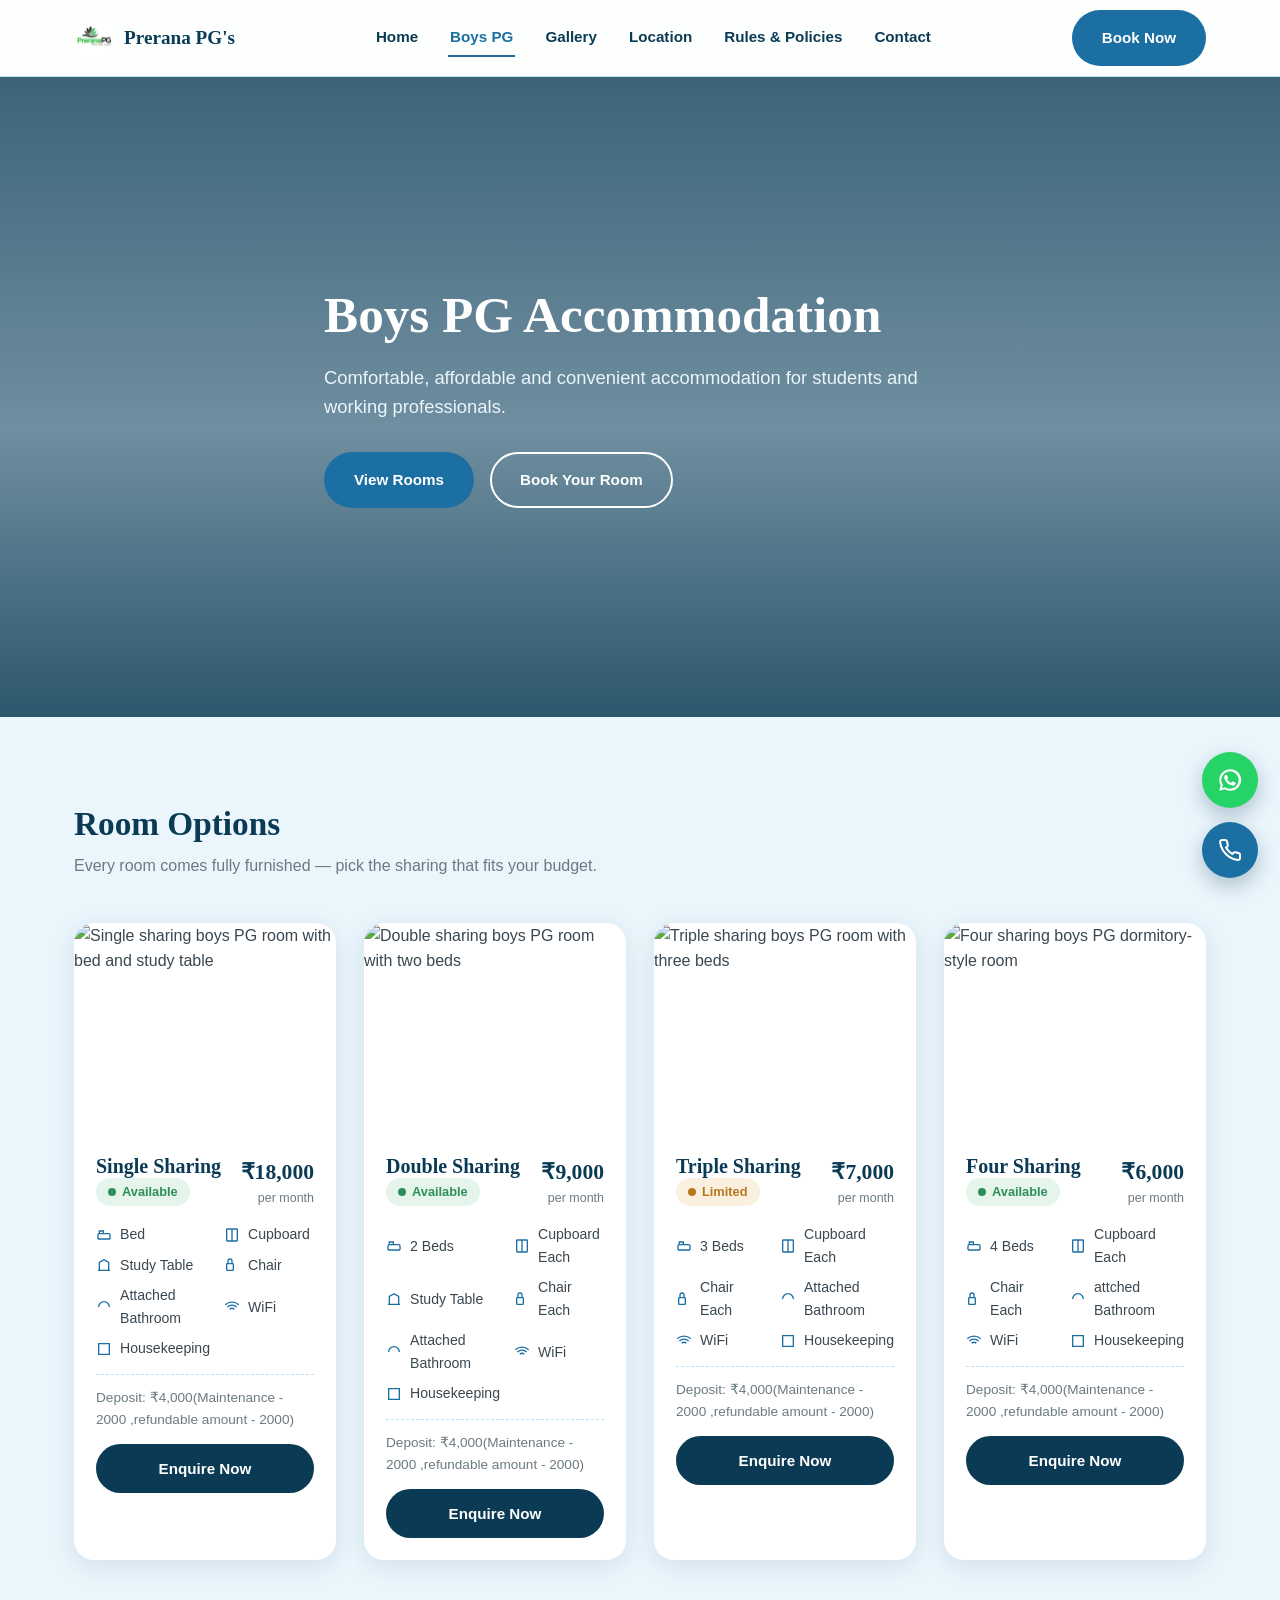
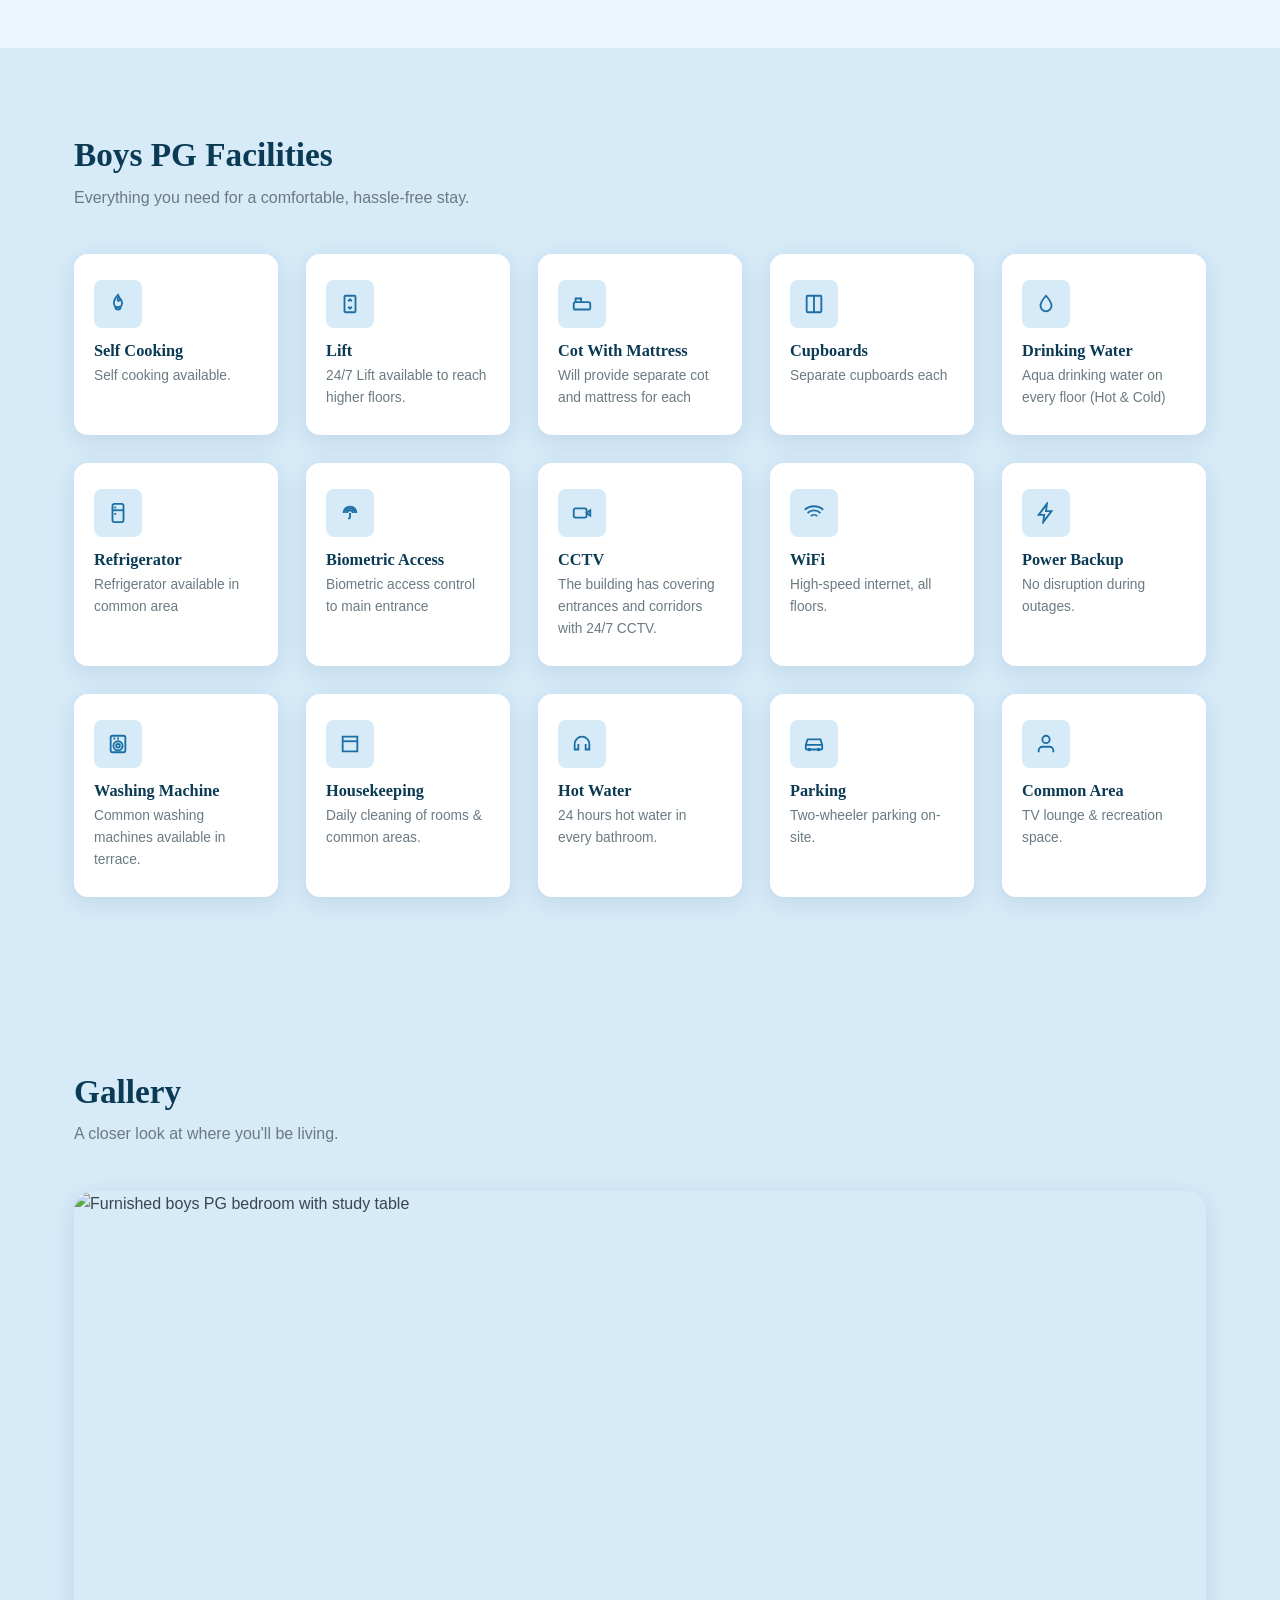
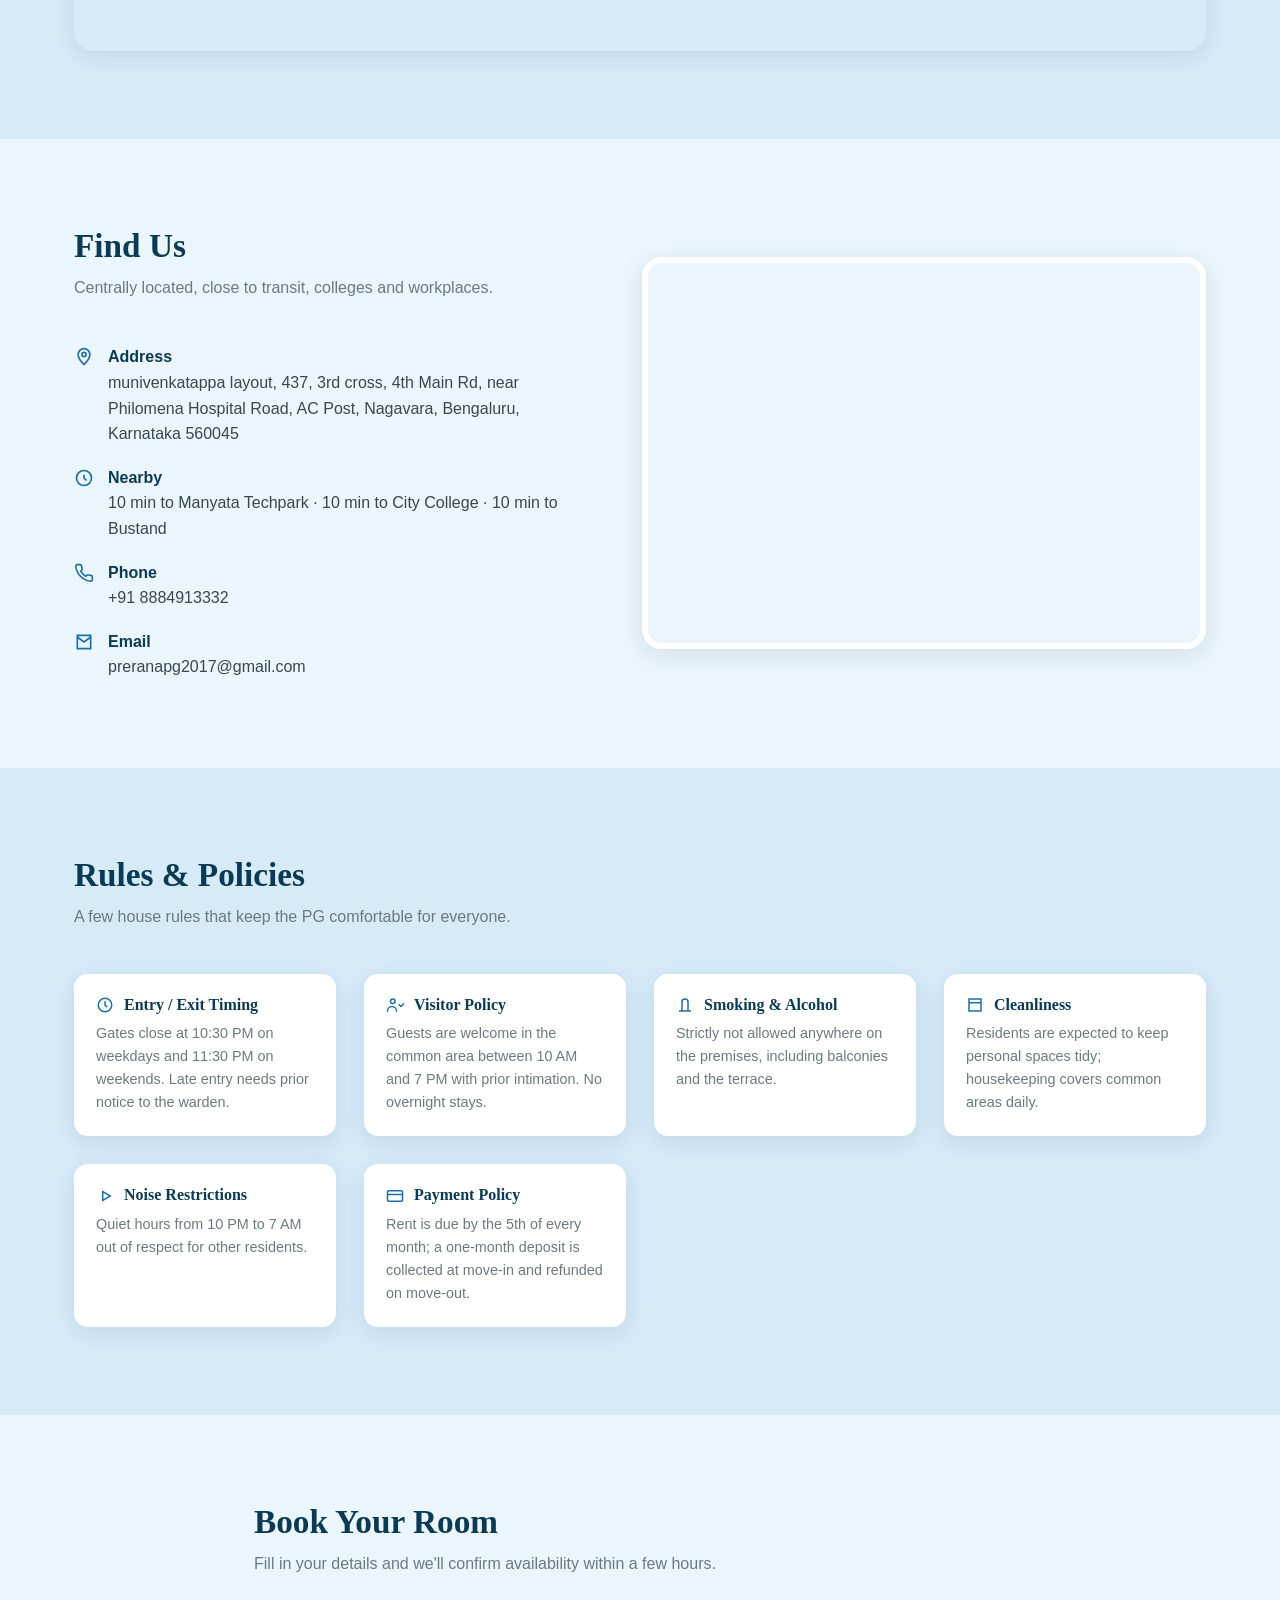
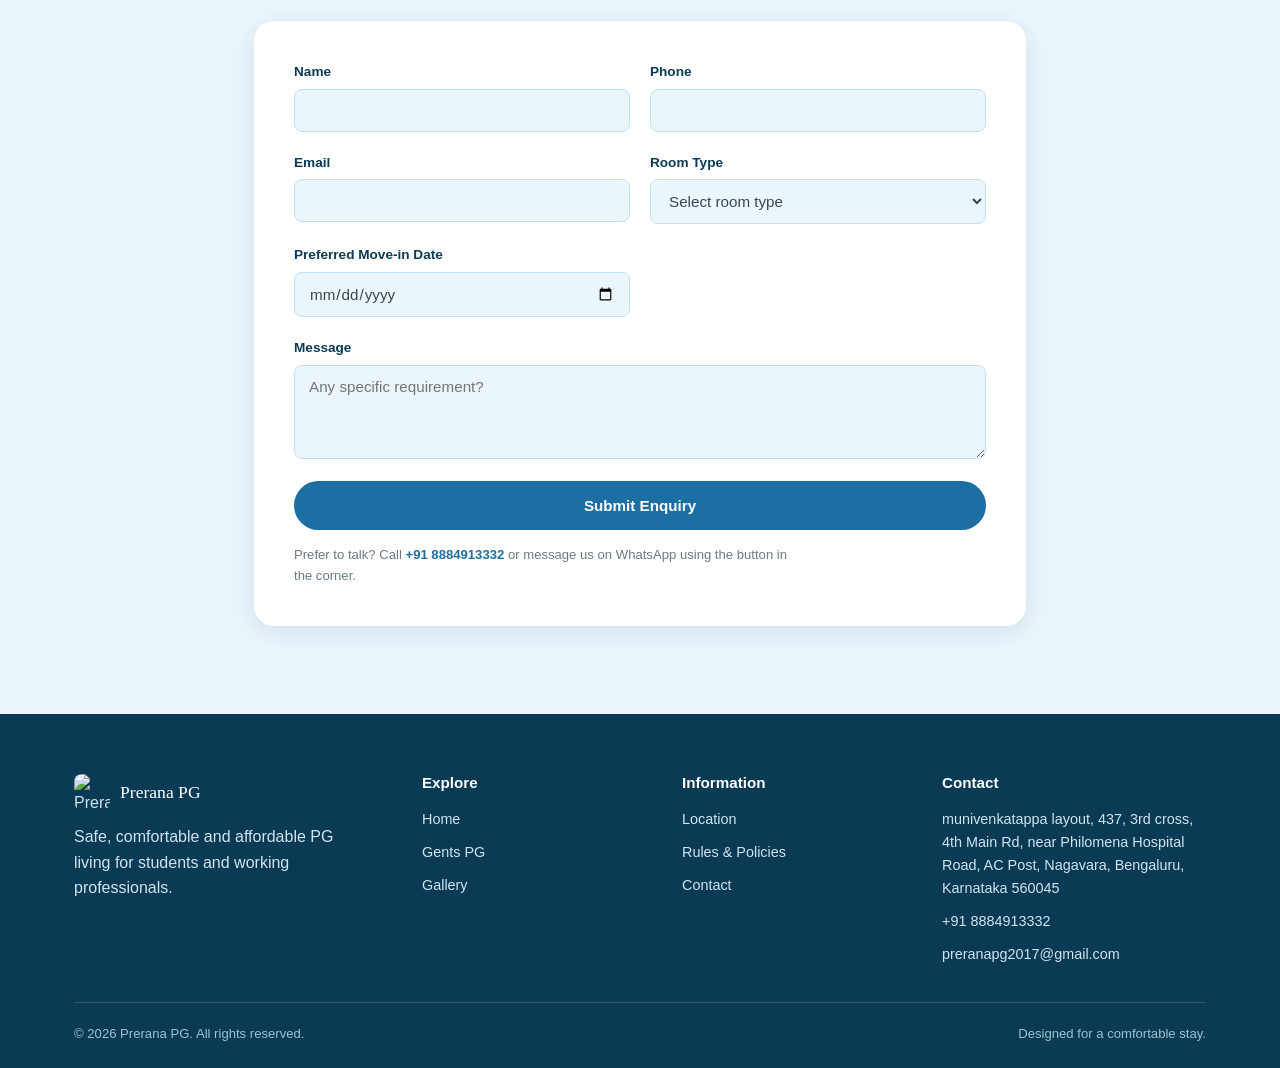
==== commit 00b711ef: "Update boys.html" ====
--- a/boys.html
+++ b/boys.html
@@ -11,7 +11,7 @@
 <meta name="viewport" content="width=device-width, initial-scale=1, viewport-fit=cover">
 <title>Boys PG Accommodation | Prerana PG</title>
 <meta name="description" content="Boys PG accommodation with single, double, triple and four-sharing rooms, home-style food, WiFi and 24/7 security. Book your room today.">
-<link rel="icon" href="logo.svg" type="image/svg+xml">
+<link rel="icon" href="logo.jpg" type="image/svg+xml">
 <link rel="preconnect" href="https://fonts.googleapis.com">
 <link href="https://fonts.googleapis.com/css2?family=Fraunces:wght@500;600;700&family=Manrope:wght@400;500;600;700;800&display=swap" rel="stylesheet">
 <link rel="stylesheet" href="style.css">
@@ -22,7 +22,7 @@
 <header class="site-header">
   <div class="container navbar">
     <a href="index.html" class="brand">
-      <img src="logo.svg" alt="Prerana PG logo" width="40" height="40">
+      <img src="logo.jpg" alt="Prerana PG logo" width="40" height="40">
       <span class="brand-name">Prerana<span></span> PG's</span>
     </a>
     <nav class="nav-links" aria-label="Primary">
--- a/style.css
+++ b/style.css
@@ -354,14 +354,54 @@
 .facility-card p { font-size: 0.86rem; color: var(--gray-500); }
 .facility-grid { grid-template-columns: repeat(auto-fit, minmax(200px, 1fr)); }
 
+
 /* Food cards ------------------------------------------------------------ */
 .food-grid { grid-template-columns: repeat(auto-fit, minmax(220px, 1fr)); }
 .food-card .card-body { padding: 18px 20px; gap: 6px; }
 .food-time { font-size: 0.78rem; font-weight: 700; color: var(--blue-600); }
-
+ 
+/* Food highlight pills — short callouts under the meal cards (e.g. non-veg
+   days, lunch box) that deserve more emphasis than plain body text. */
+.food-highlights { display: flex; gap: 16px; flex-wrap: wrap; margin-top: 30px; }
+.highlight-item {
+  display: flex; align-items: center; gap: 10px;
+  background: var(--white);
+  border: 1.5px solid var(--blue-200);
+  padding: 12px 20px;
+  border-radius: 999px;
+  font-size: 0.9rem;
+  font-weight: 700;
+  color: var(--blue-900);
+  box-shadow: var(--shadow-card);
+}
+.highlight-item svg { color: var(--green-600); flex-shrink: 0; }
 /* Gallery ----------------------------------------------------------------- */
 .gallery-grid { grid-template-columns: repeat(auto-fit, minmax(240px, 1fr)); gap: 18px; }
 .gallery-grid img { border-radius: var(--radius-md); height: 220px; object-fit: cover; box-shadow: var(--shadow-card); }
+
+/* Gallery carousel — auto-advancing slideshow (one photo at a time) used on
+   the Boys and Girls Gallery sections; script.js swaps the .active class. */
+.carousel {
+  position: relative;
+  width: 100%;
+  height: 460px;
+  border-radius: var(--radius-lg);
+  overflow: hidden;
+  box-shadow: var(--shadow-card);
+  background: var(--blue-100);
+}
+.carousel img {
+  position: absolute;
+  inset: 0;
+  width: 100%;
+  height: 100%;
+  object-fit: cover;
+  opacity: 0;
+  transition: opacity 1s ease;
+}
+.carousel img.active { opacity: 1; }
+@media (max-width: 700px) { .carousel { height: 300px; } }
+@media (prefers-reduced-motion: reduce) { .carousel img { transition: none; } }
 
 /* --------------------------------------------------------------------------
    8. RULES / POLICY LIST
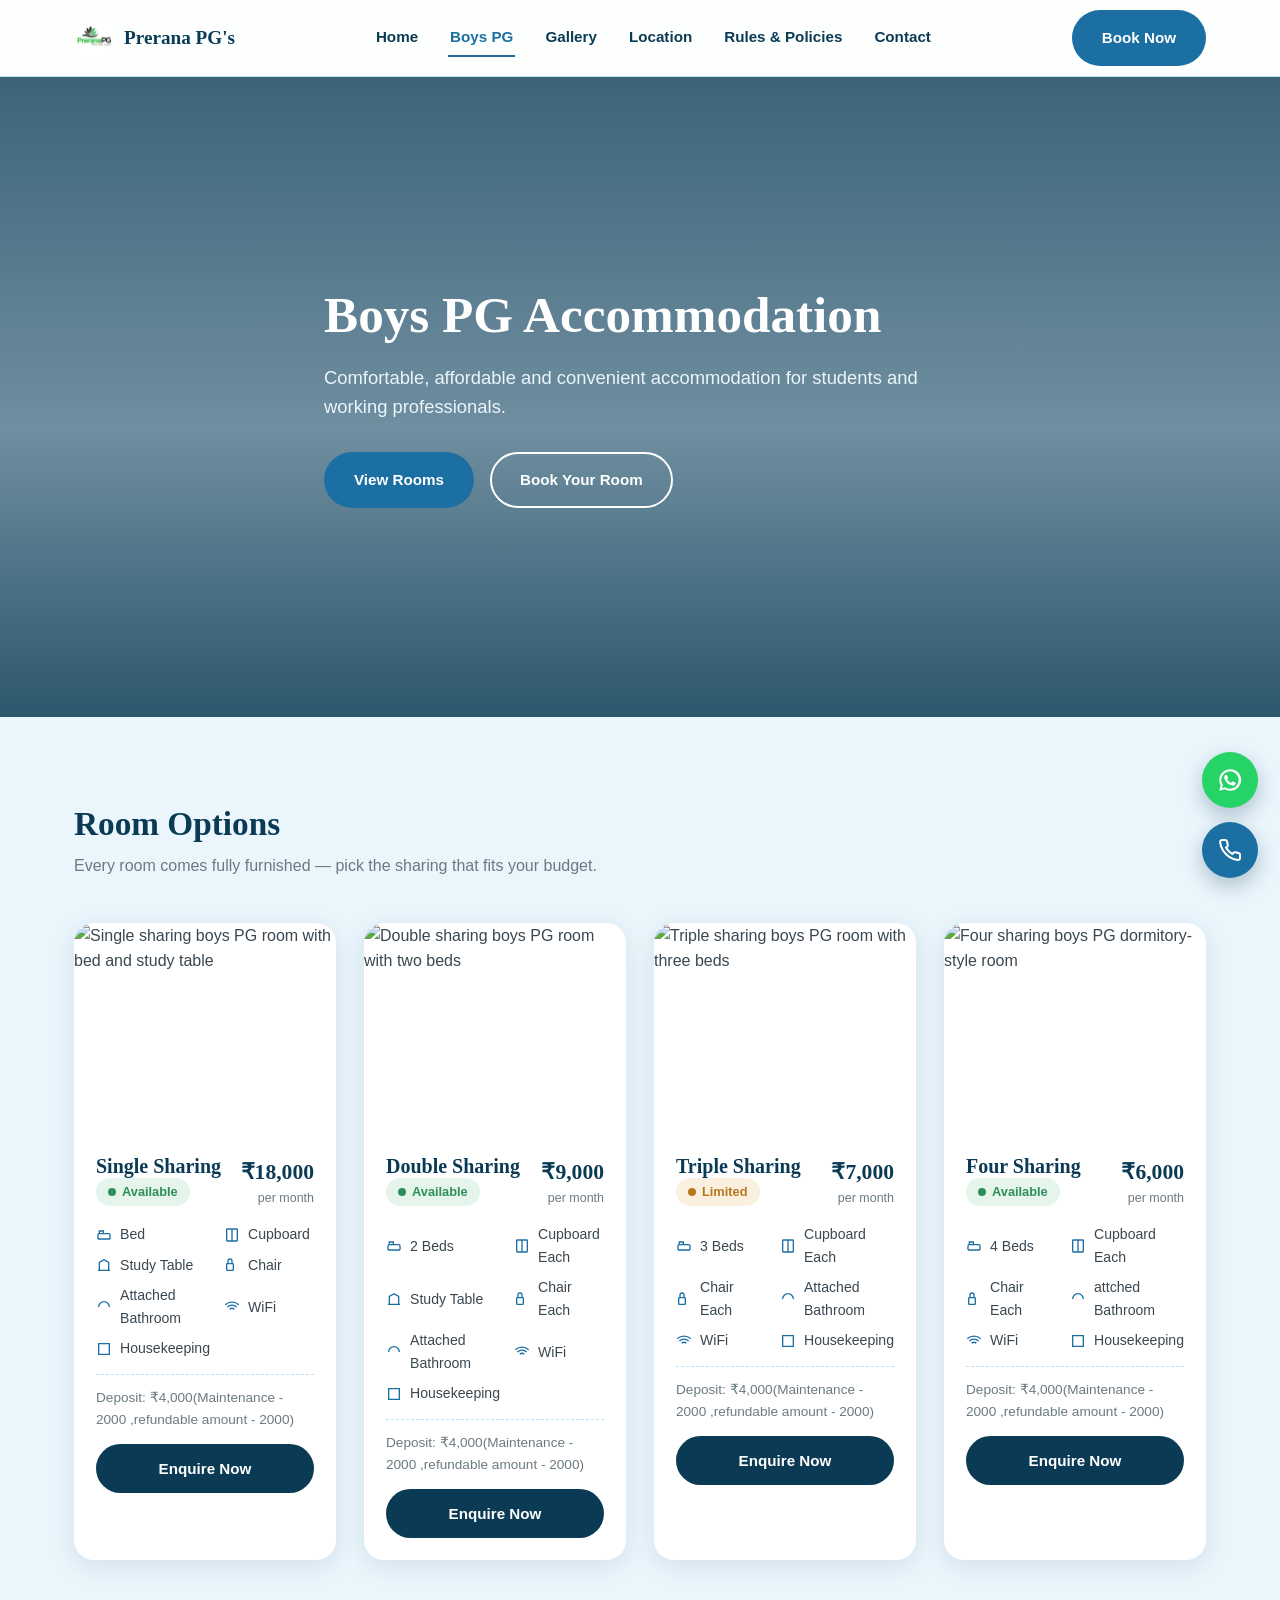
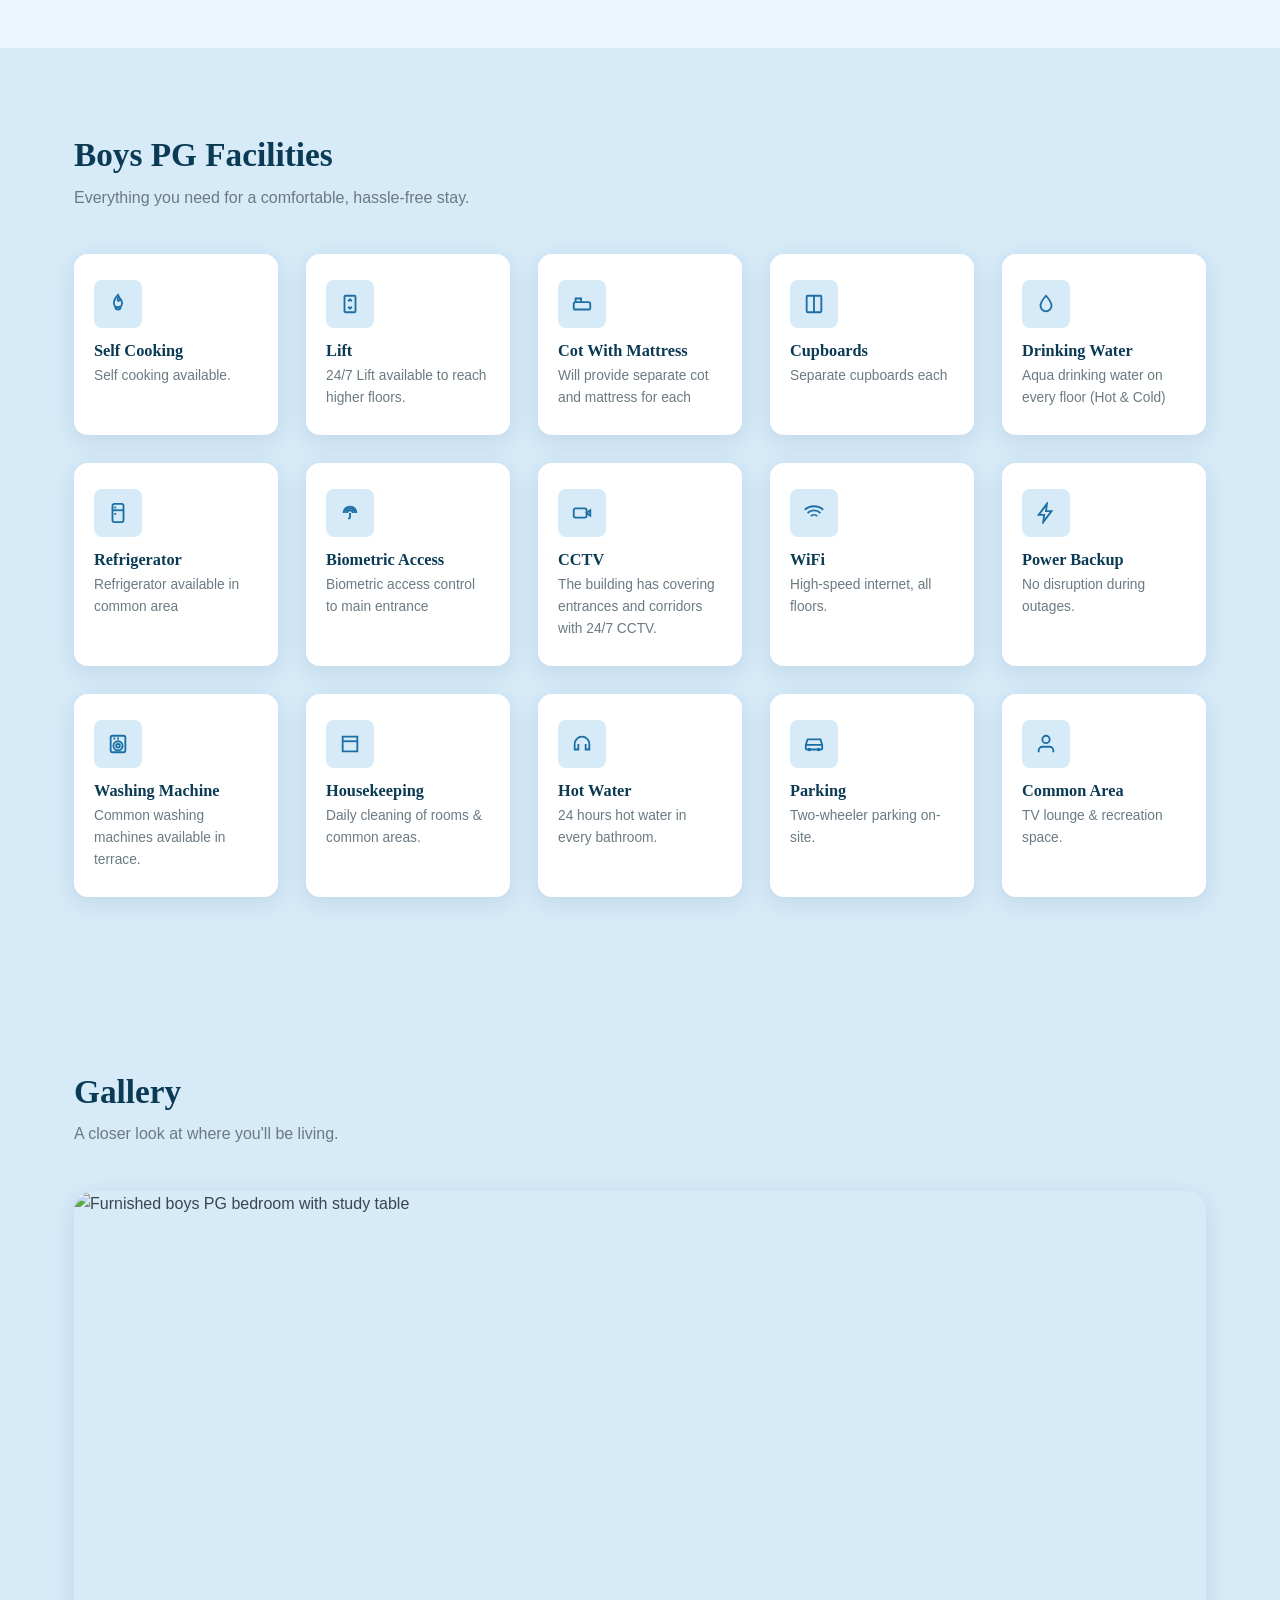
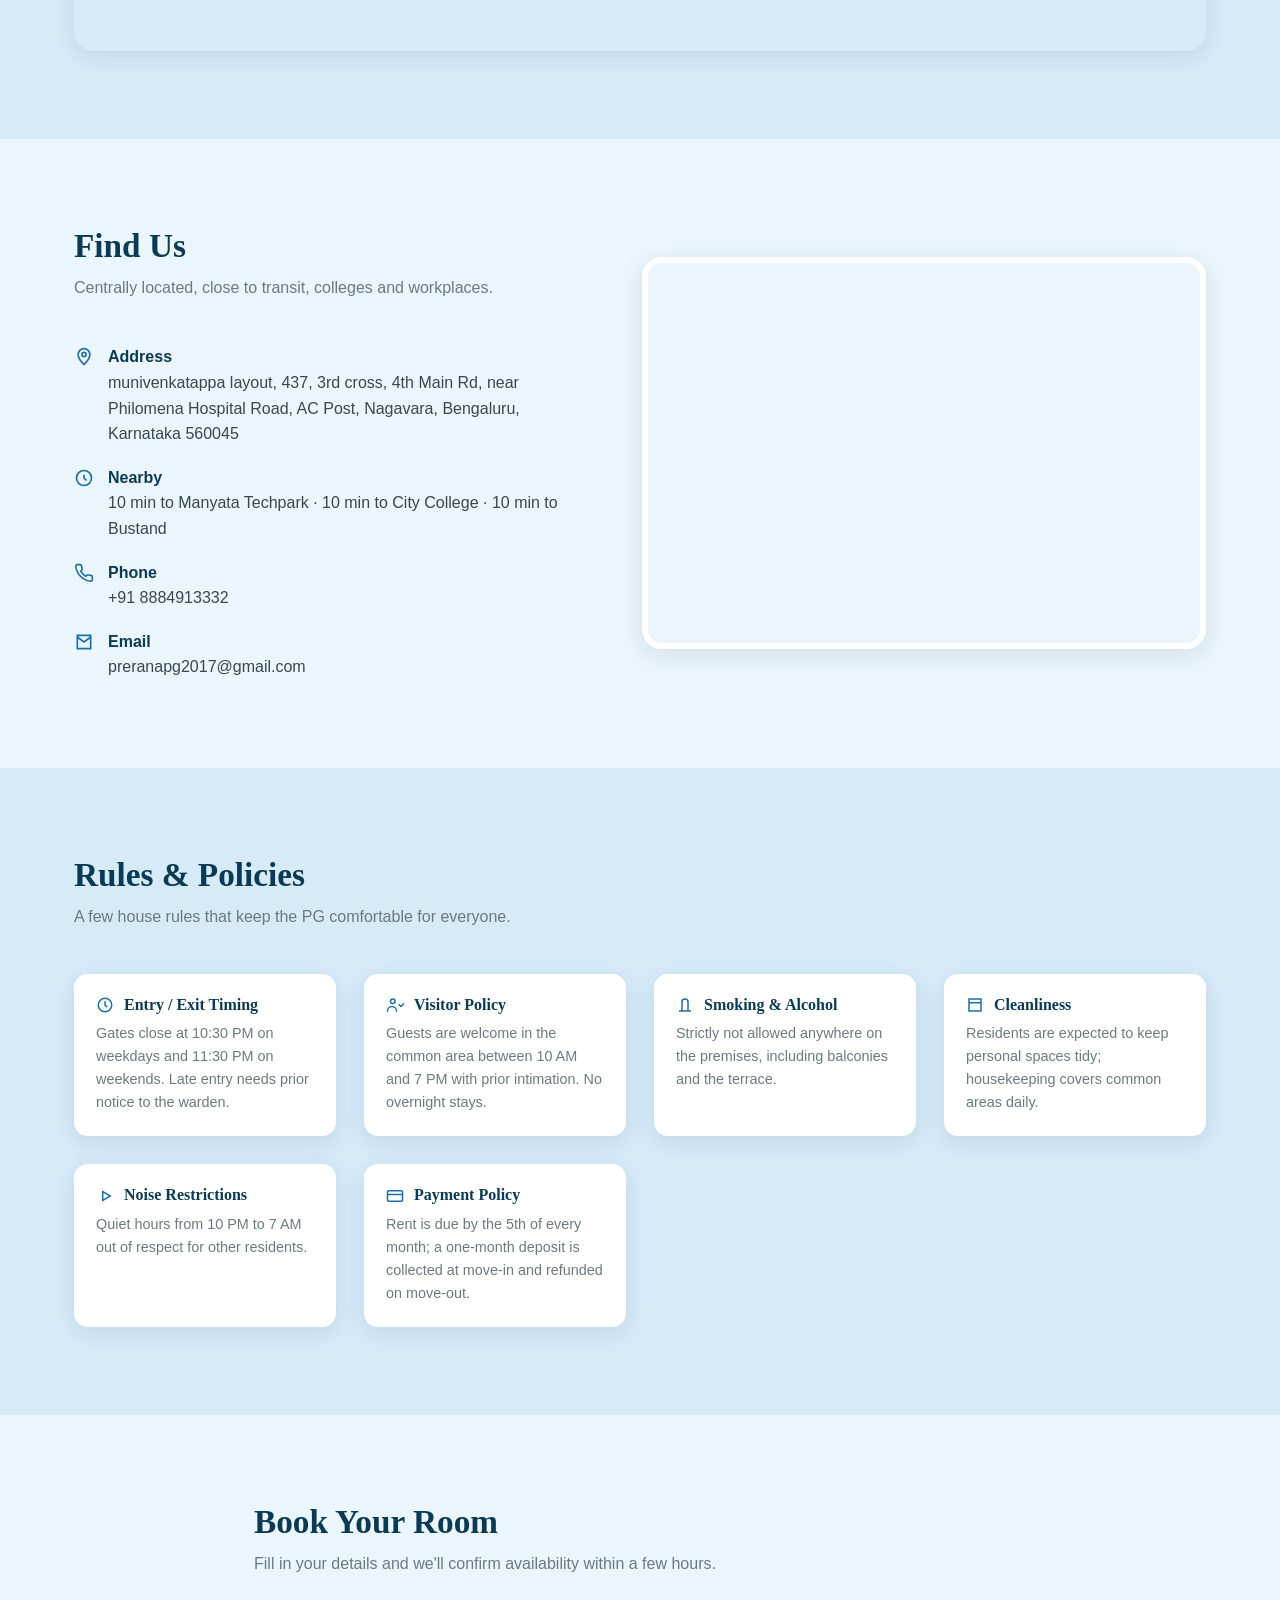
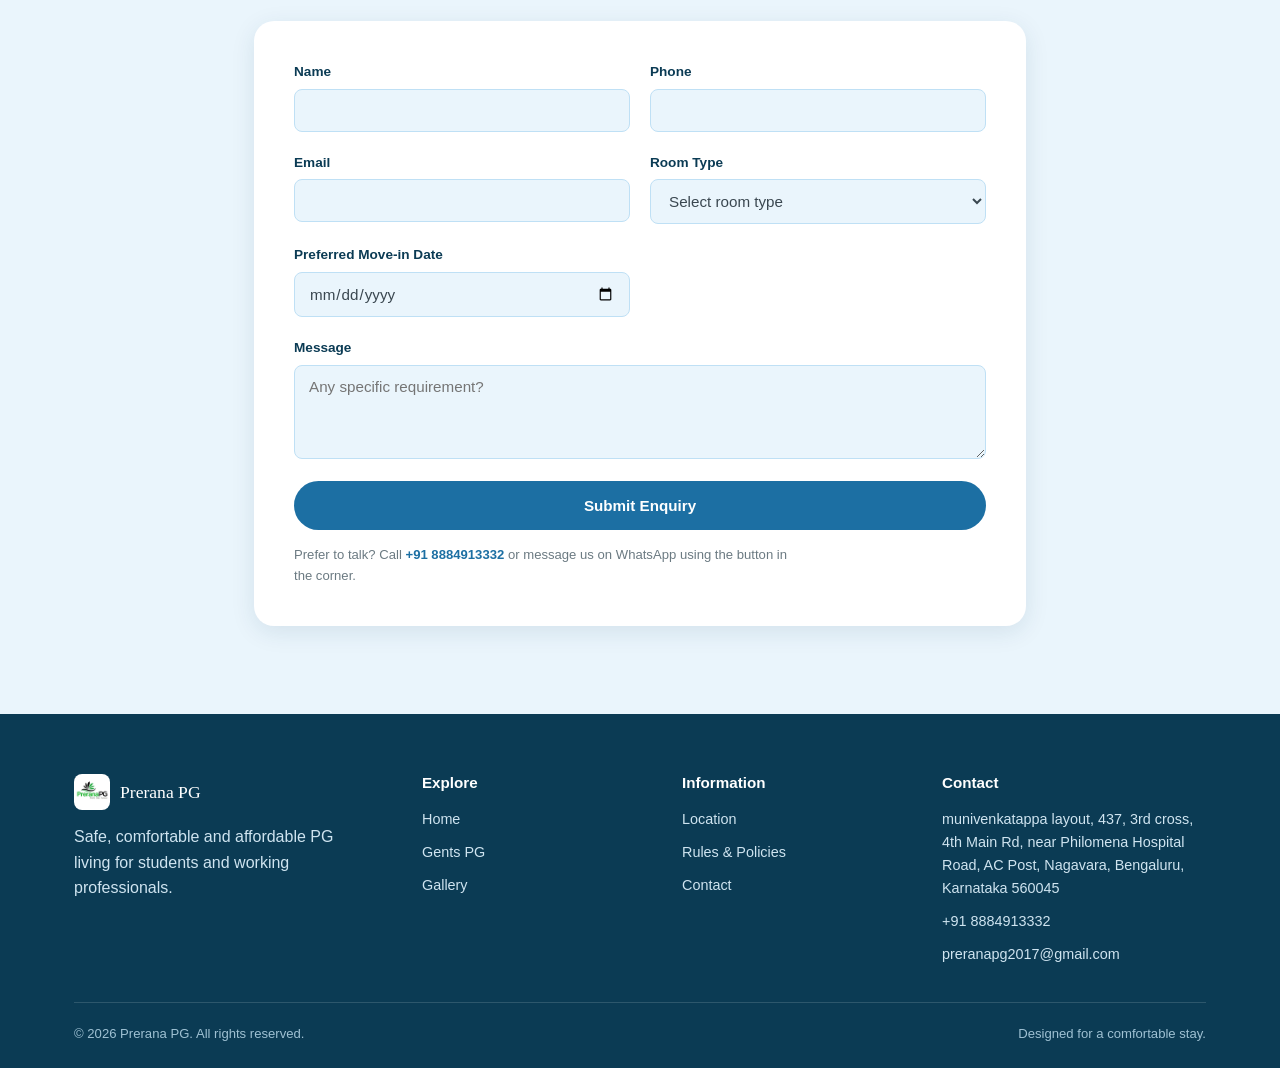
==== commit 0ef0e9f8: "Update boys.html" ====
--- a/boys.html
+++ b/boys.html
@@ -309,7 +309,7 @@
     <div class="footer-grid">
       <div>
         <div class="footer-brand">
-          <img src="logo.svg" alt="Prerana PG logo">
+          <img src="logo.jpg" alt="Prerana PG logo">
           <span>Prerana PG</span>
         </div>
         <p style="max-width:32ch;">Safe, comfortable and affordable PG living for students and working professionals.</p>
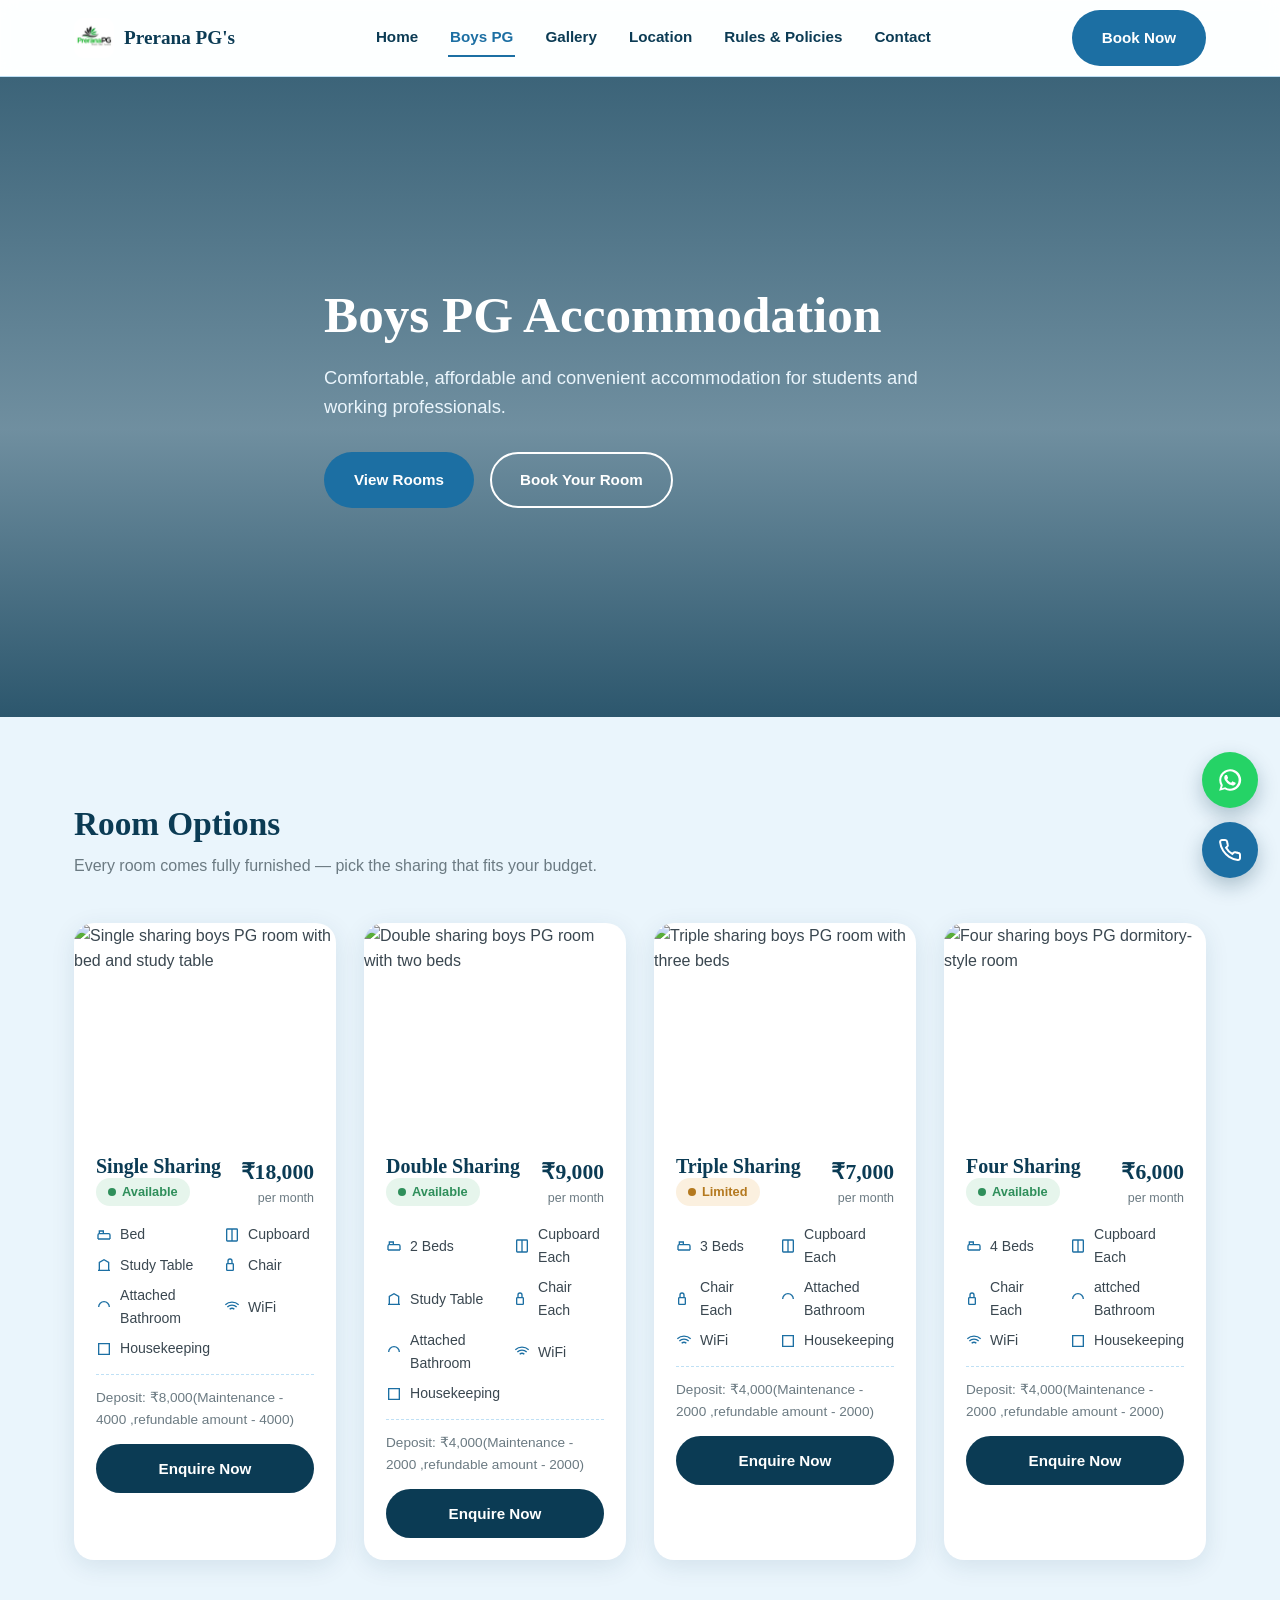
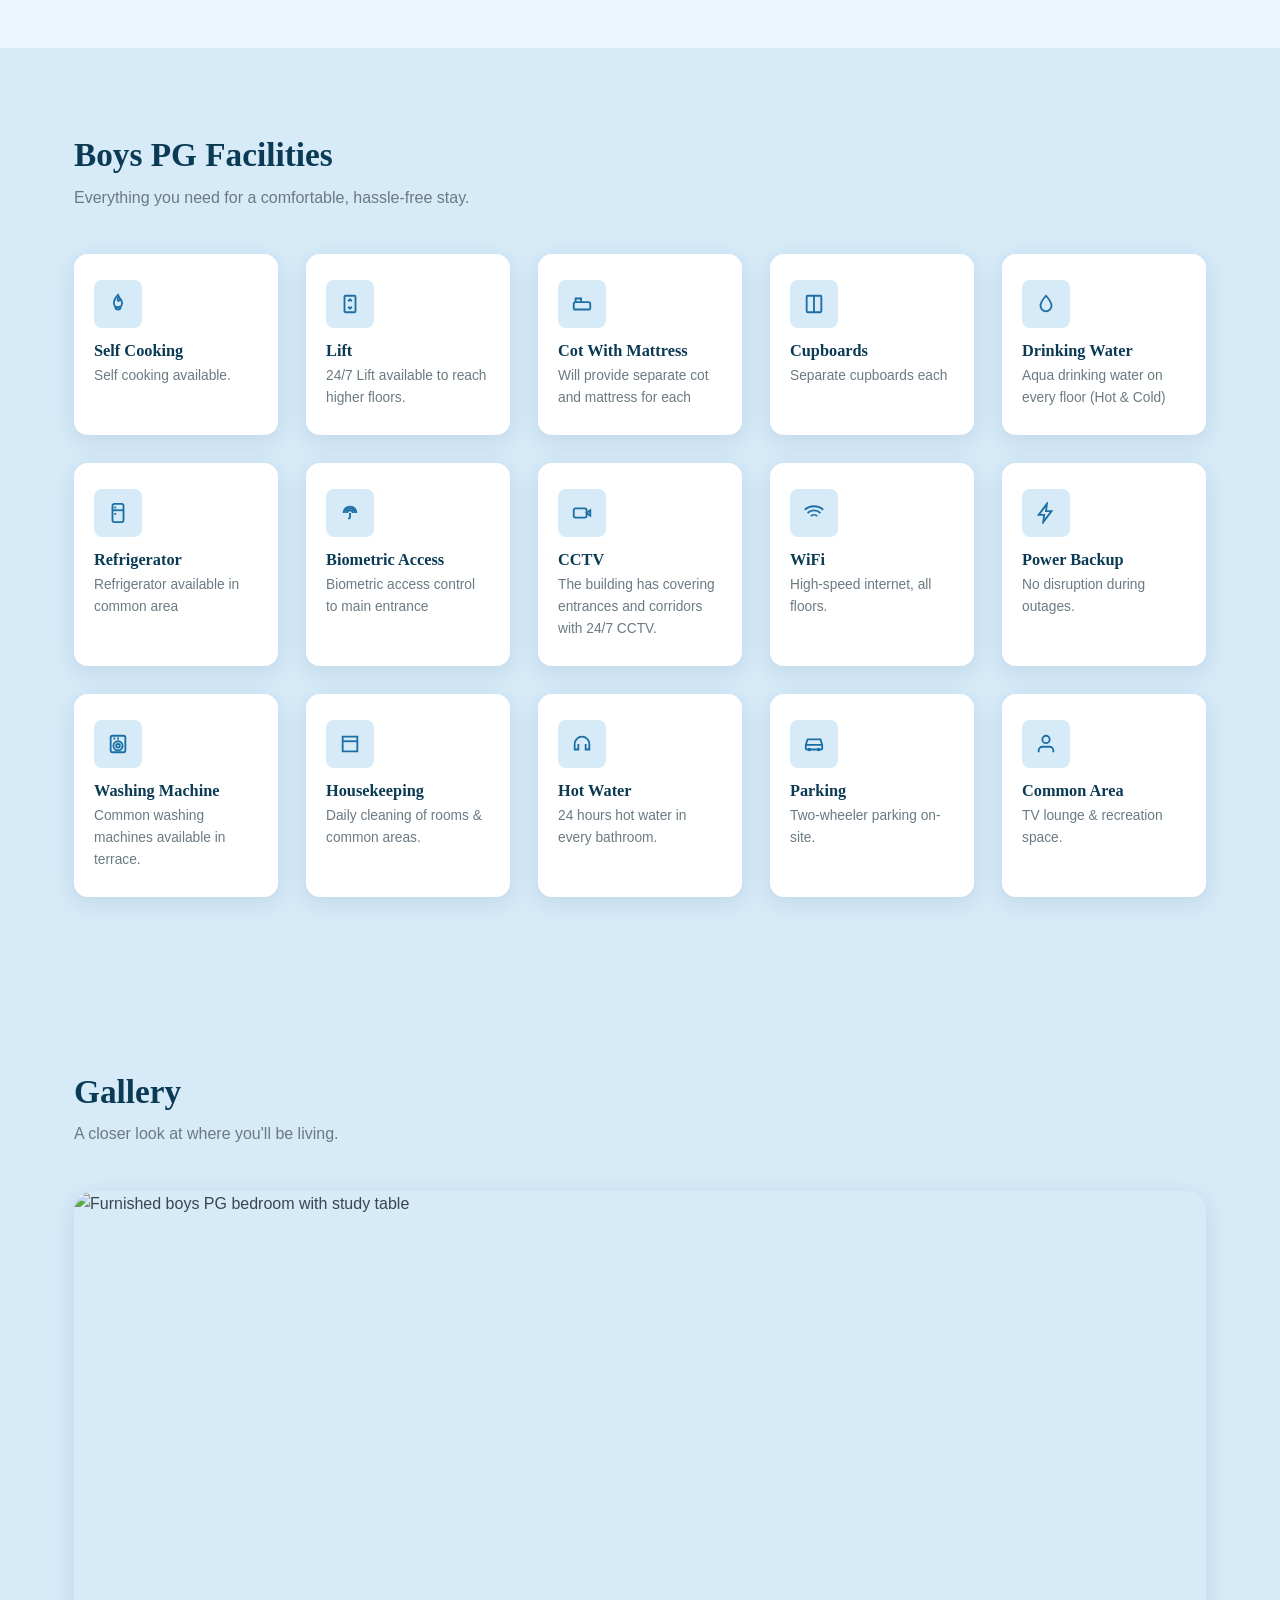
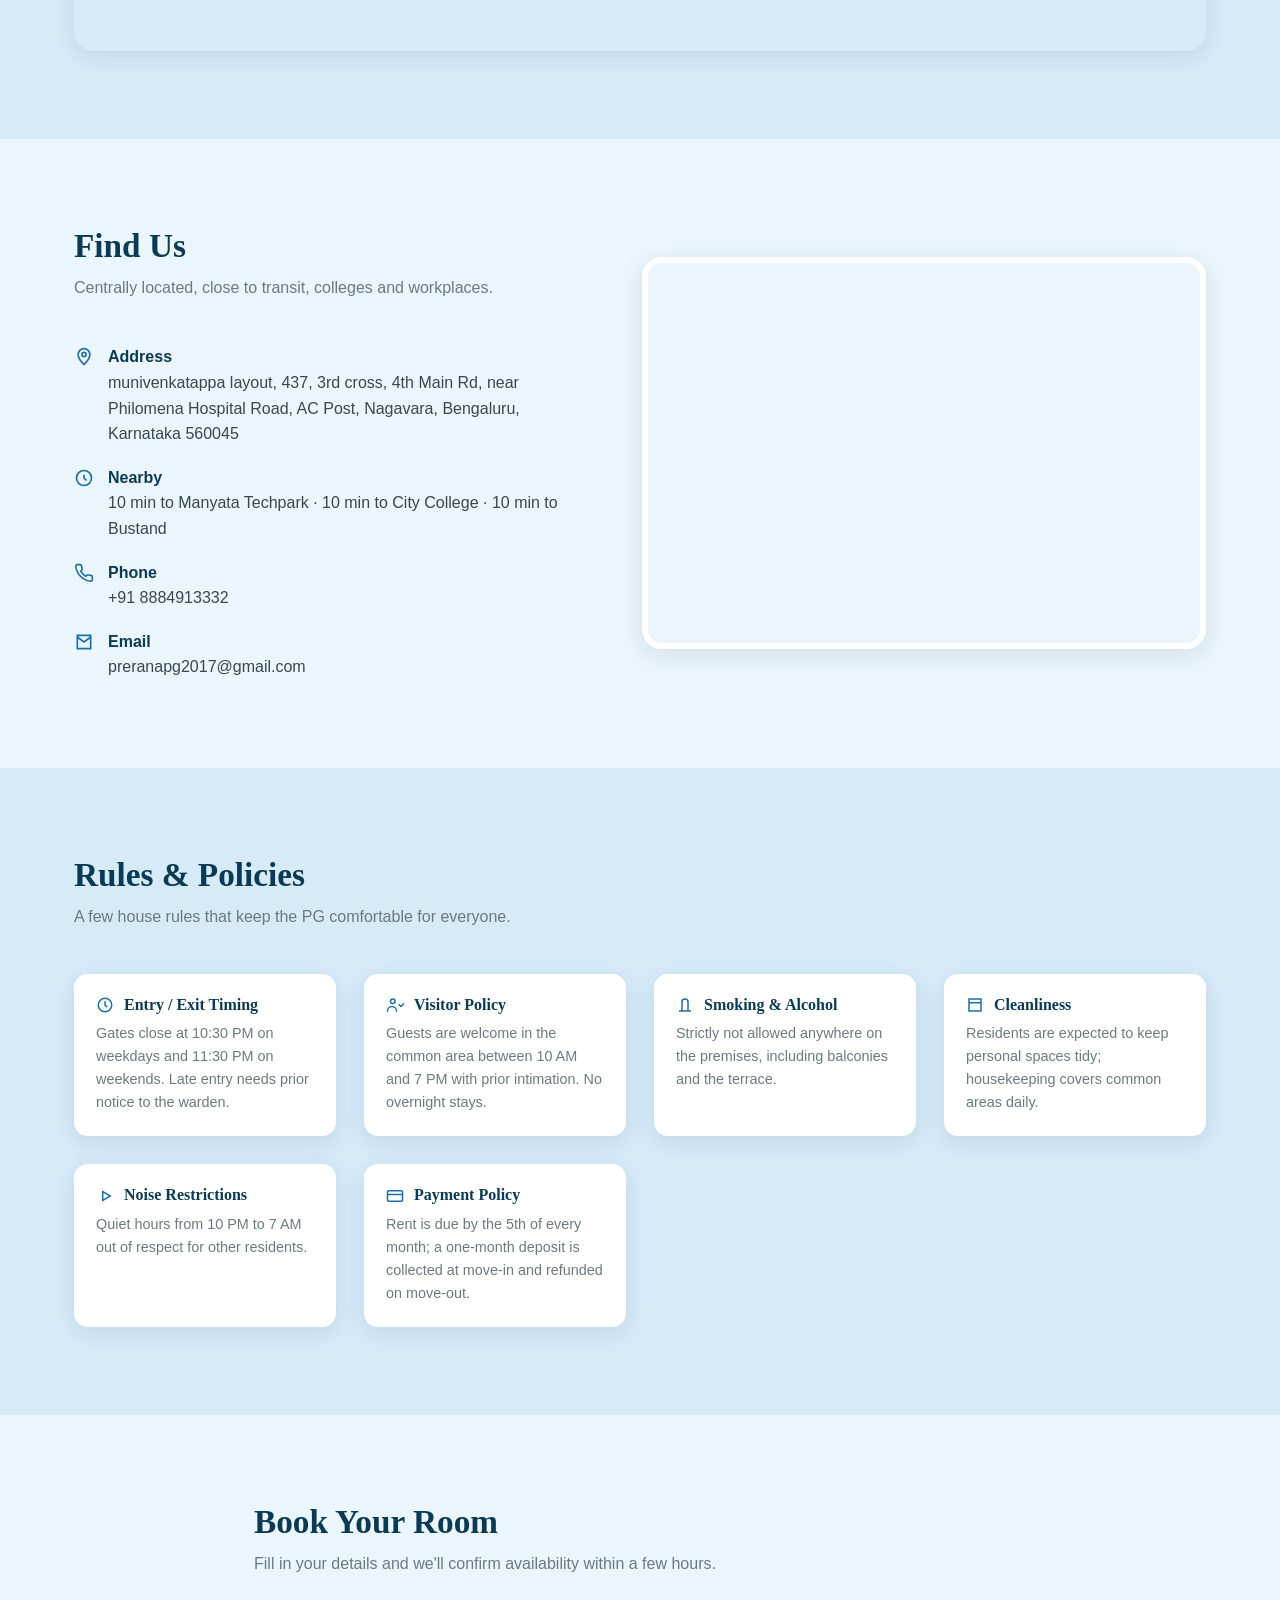
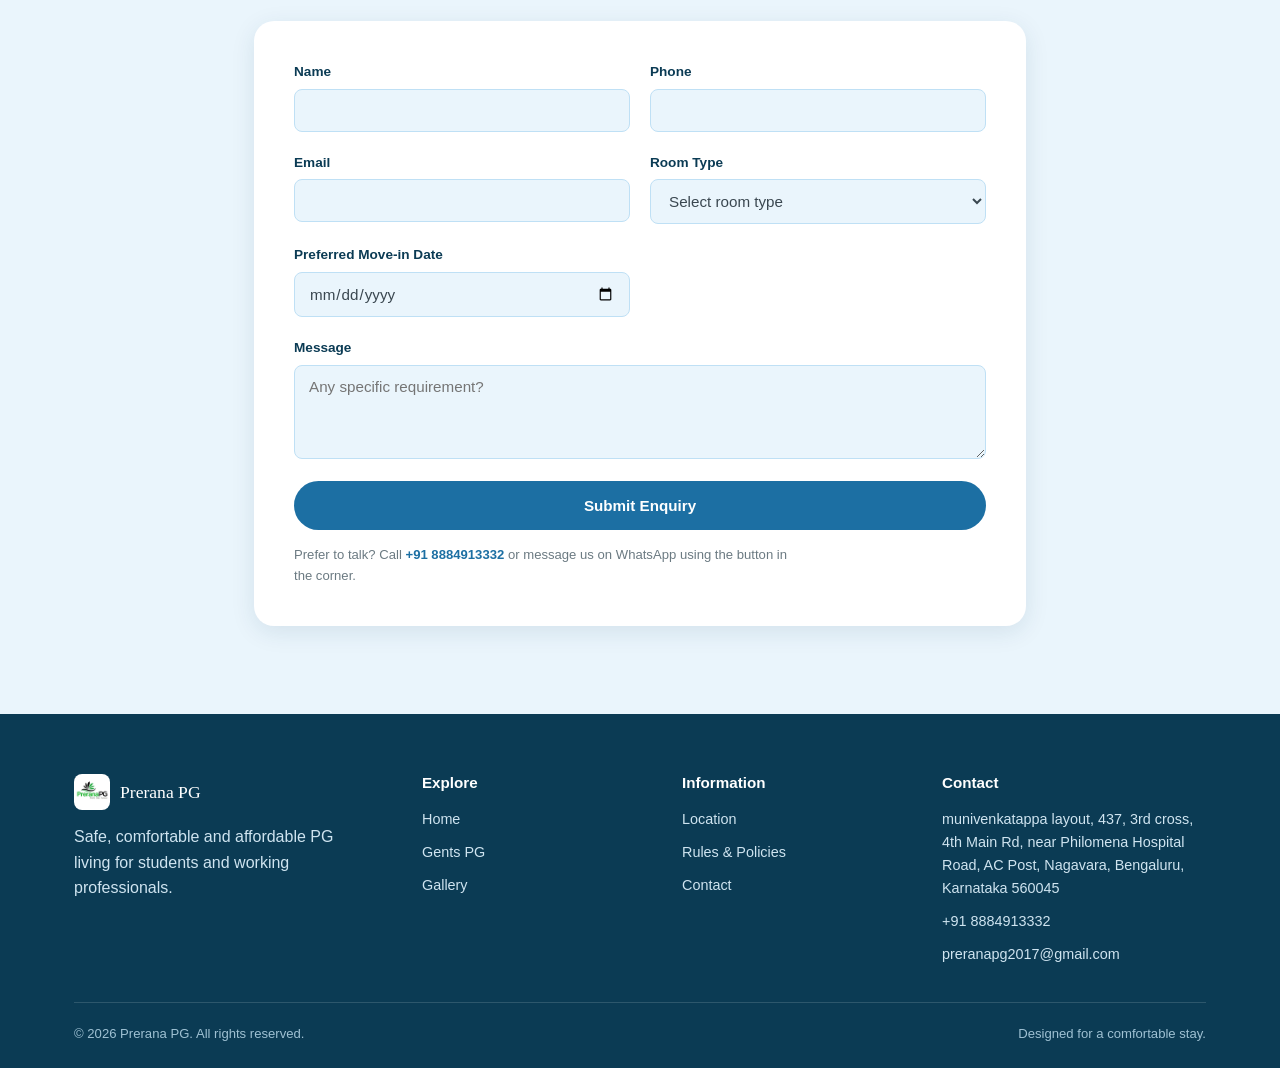
==== commit c8ce5e44: "Update boys.html" ====
--- a/boys.html
+++ b/boys.html
@@ -78,7 +78,7 @@
             <li><svg width="16" height="16" viewBox="0 0 24 24" fill="none" stroke="currentColor" stroke-width="2"><path d="M2 8.5a15 15 0 0 1 20 0M5 12a10 10 0 0 1 14 0M8.5 15.5a5 5 0 0 1 7 0"/></svg>WiFi</li>
             <li><svg width="16" height="16" viewBox="0 0 24 24" fill="none" stroke="currentColor" stroke-width="2"><path d="M4 4h16v16H4z"/></svg>Housekeeping</li>
           </ul>
-          <div class="deposit-row">Deposit: ₹4,000(Maintenance - 2000 ,refundable amount - 2000)</div>
+          <div class="deposit-row">Deposit: ₹8,000(Maintenance - 4000 ,refundable amount - 4000)</div>
           <button class="btn btn-dark btn-block" data-enquire-room="Single Sharing" onclick="document.getElementById('contact').scrollIntoView()">Enquire Now</button>
         </div>
       </div>
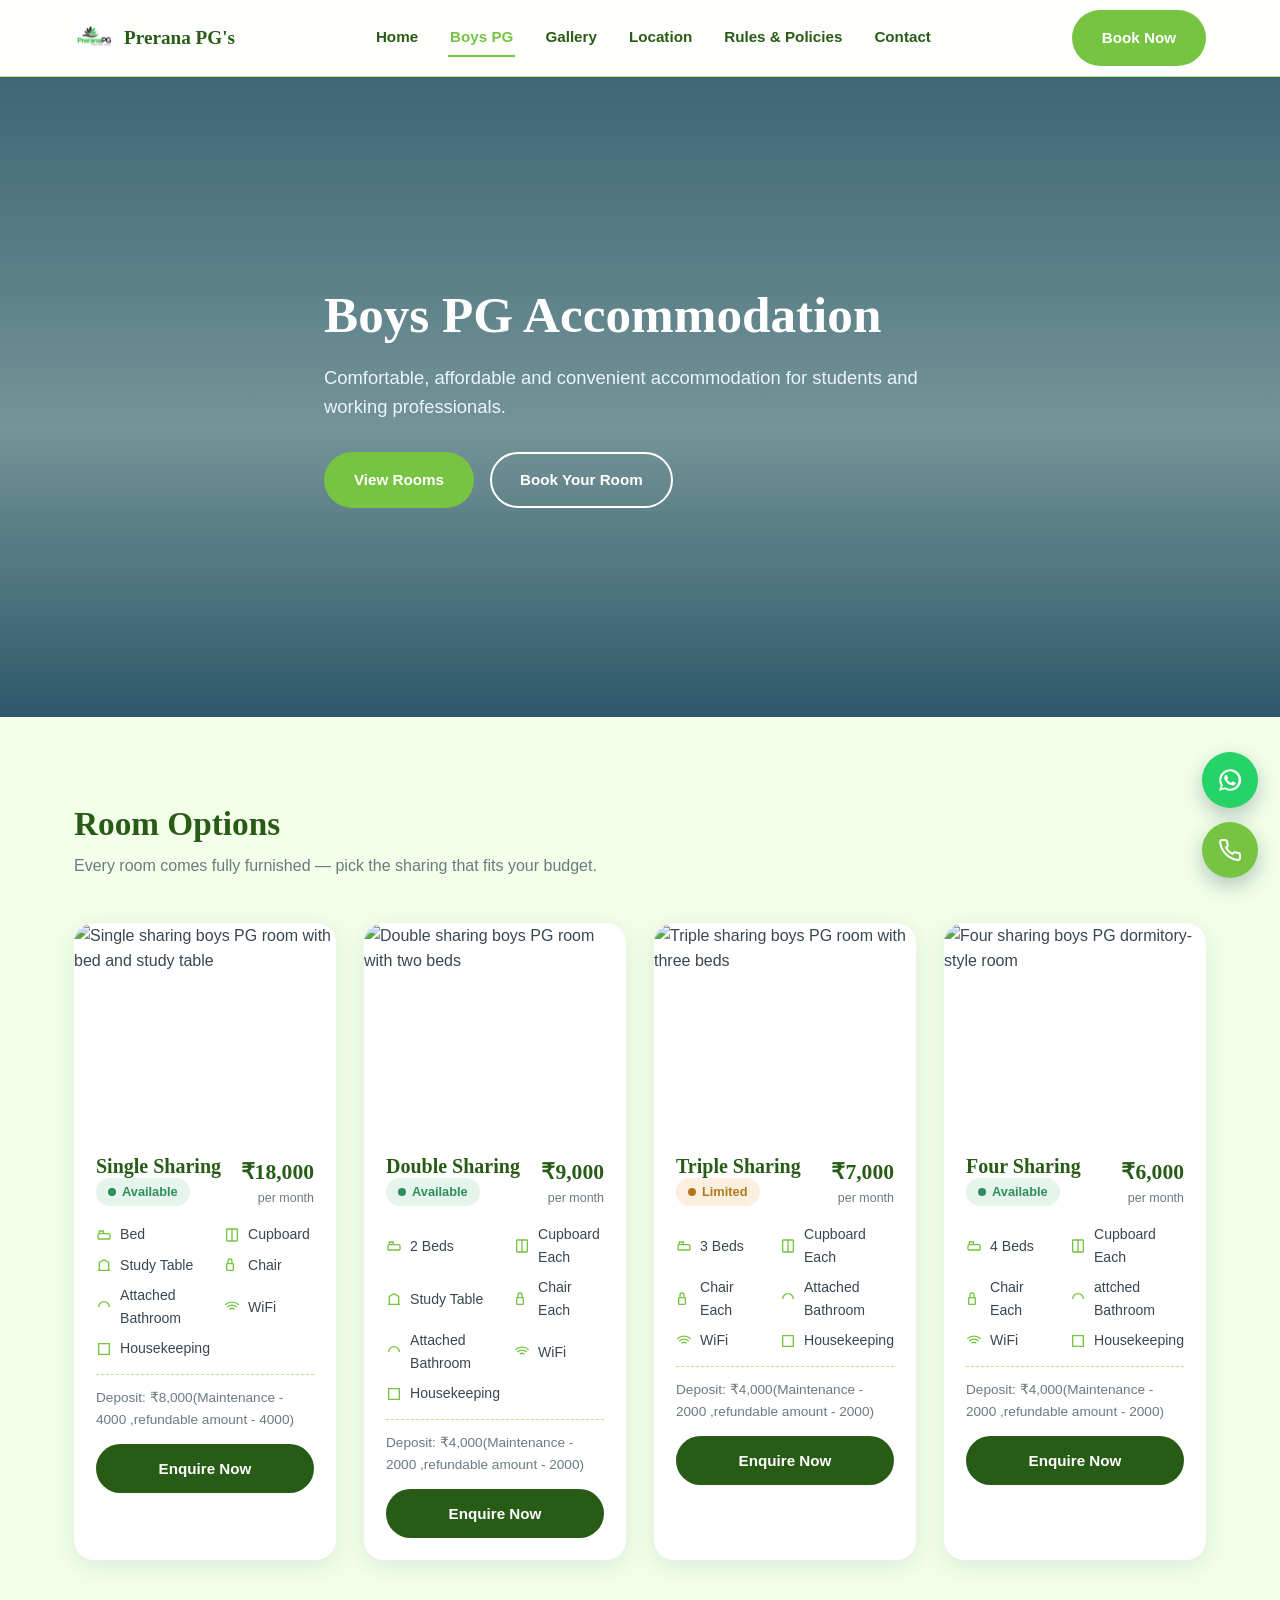
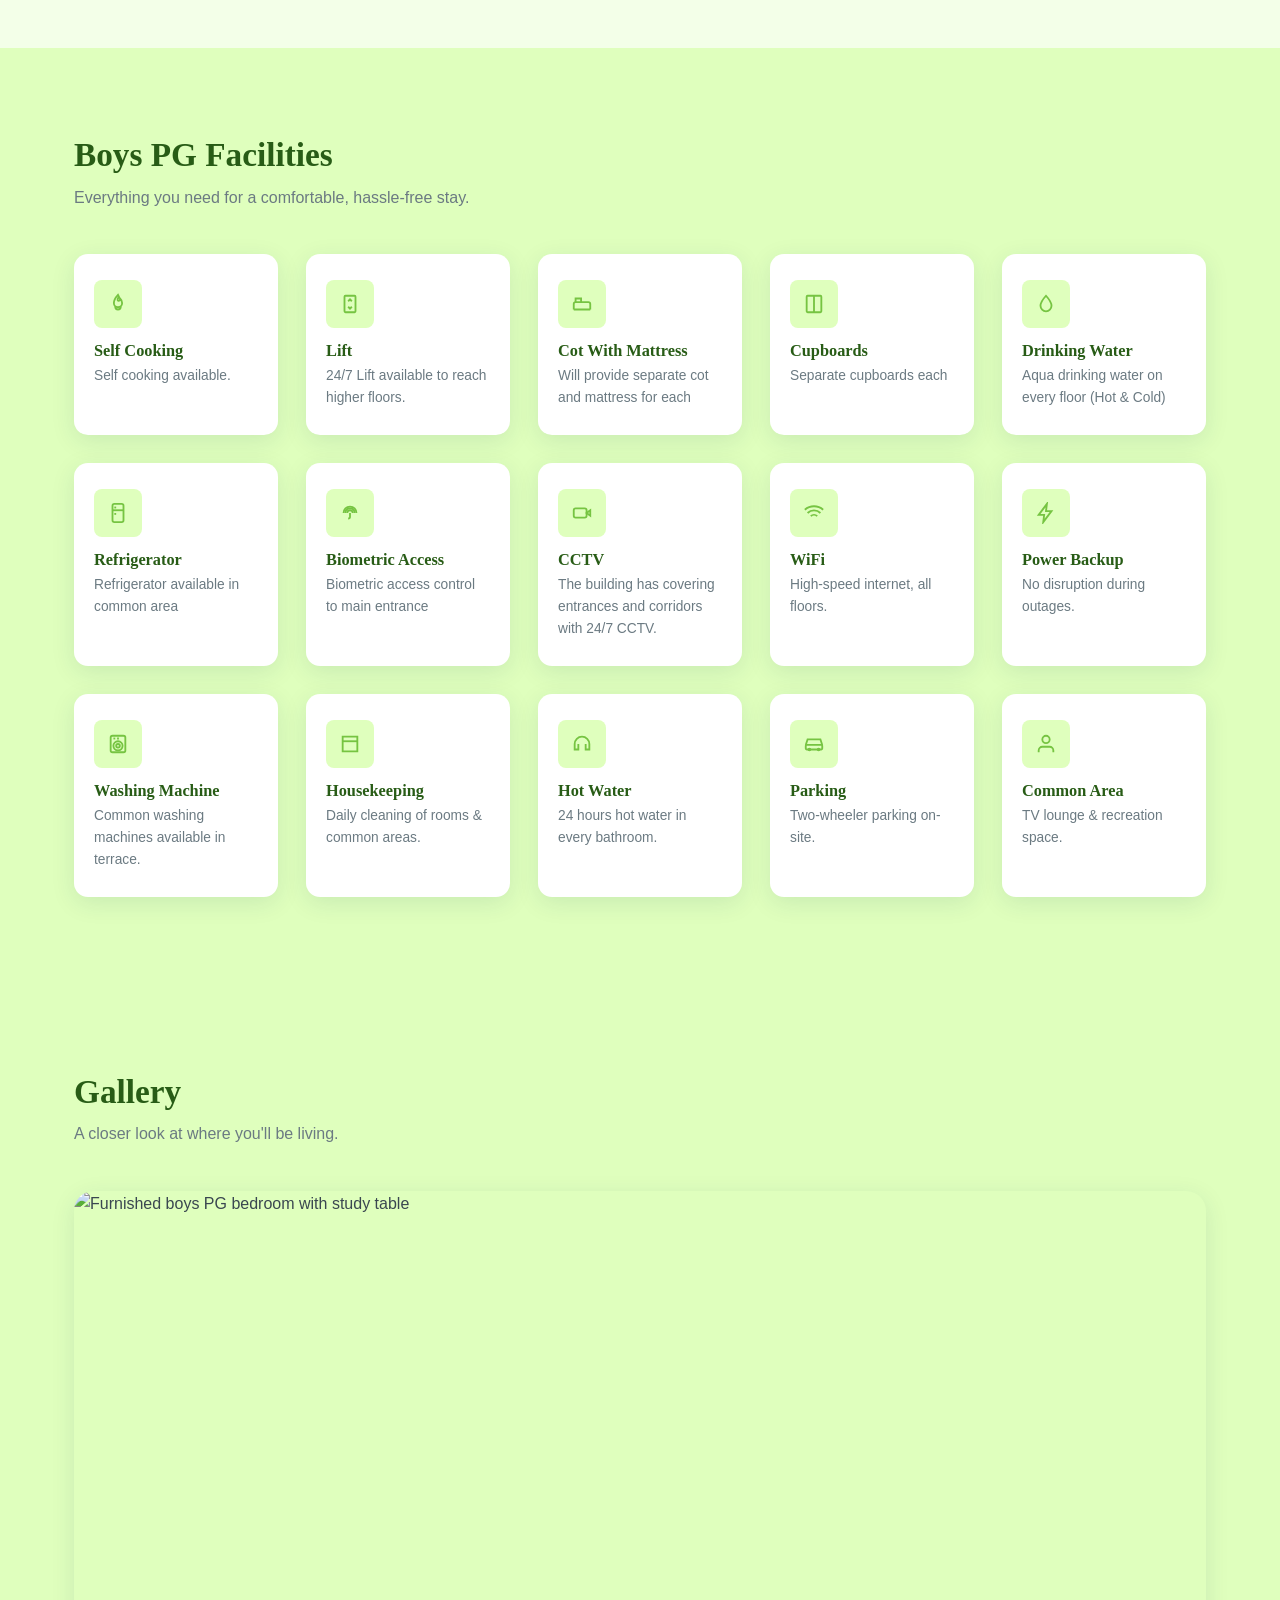
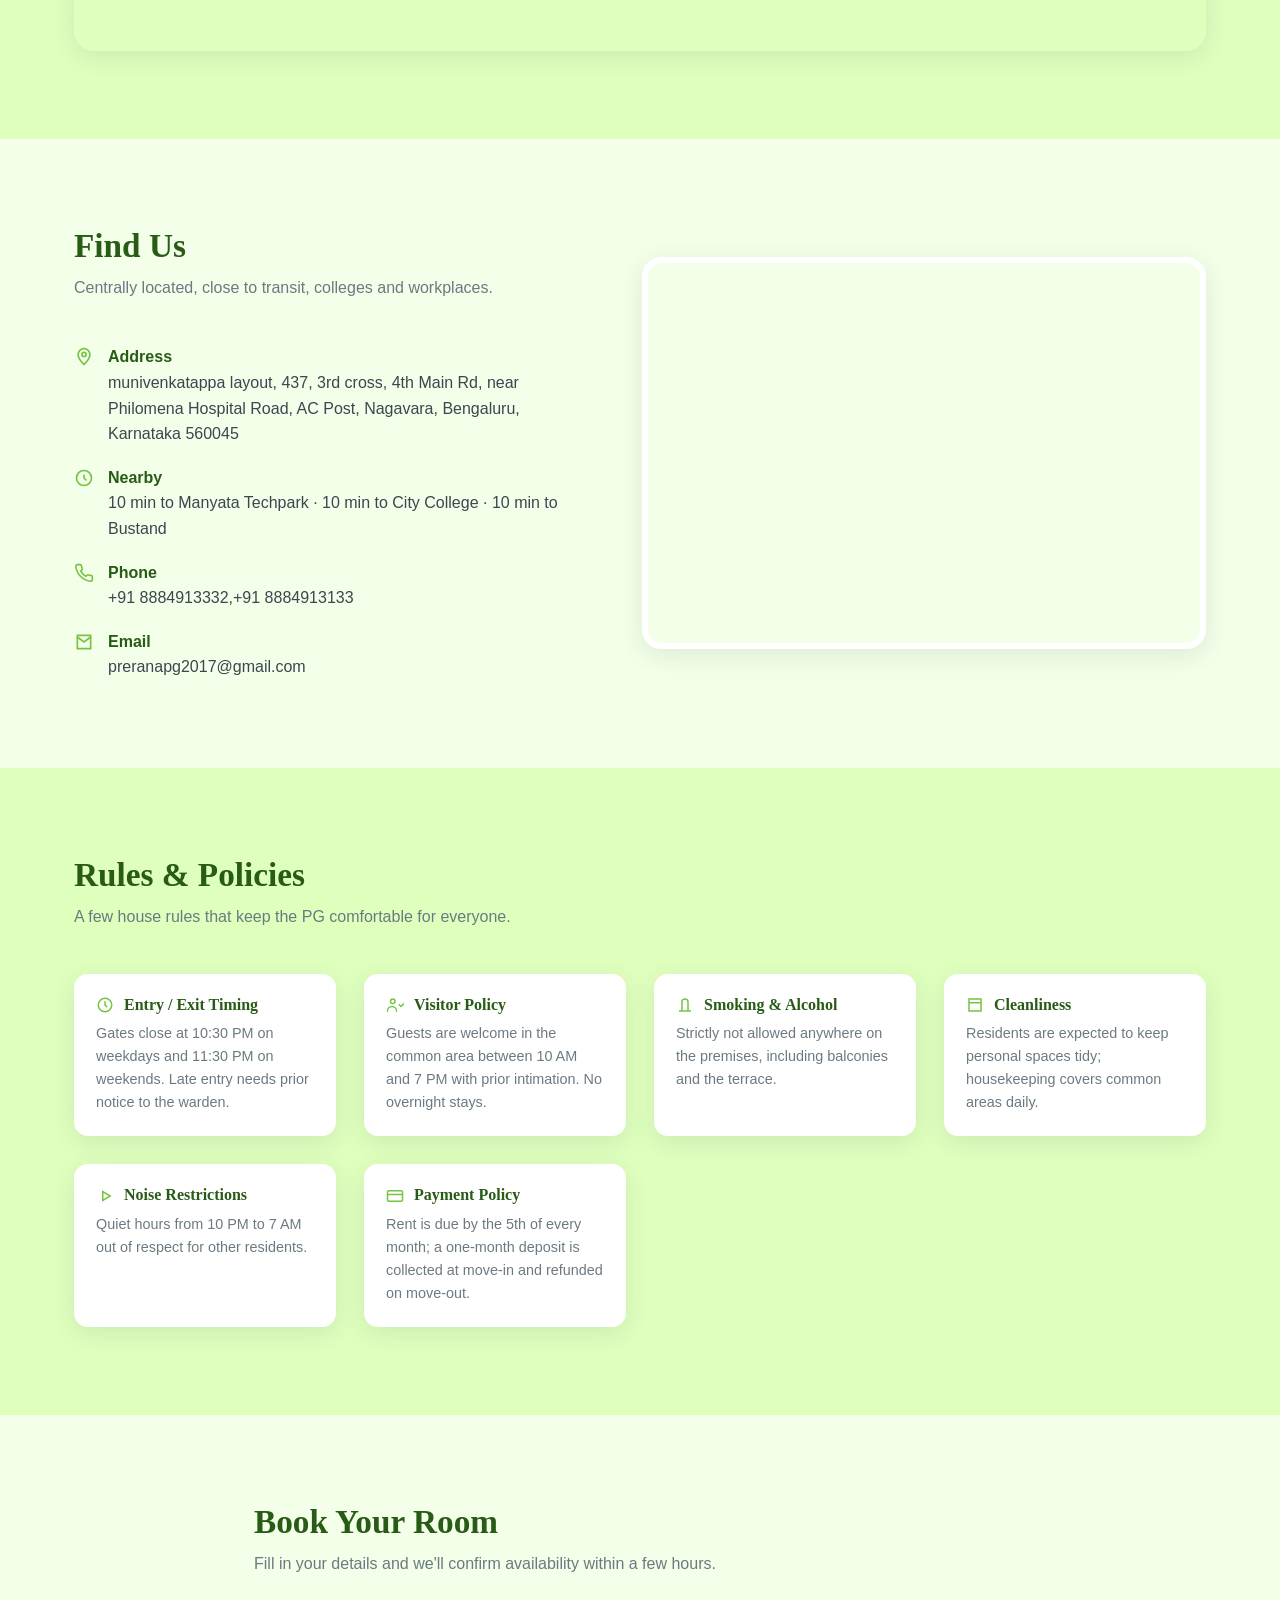
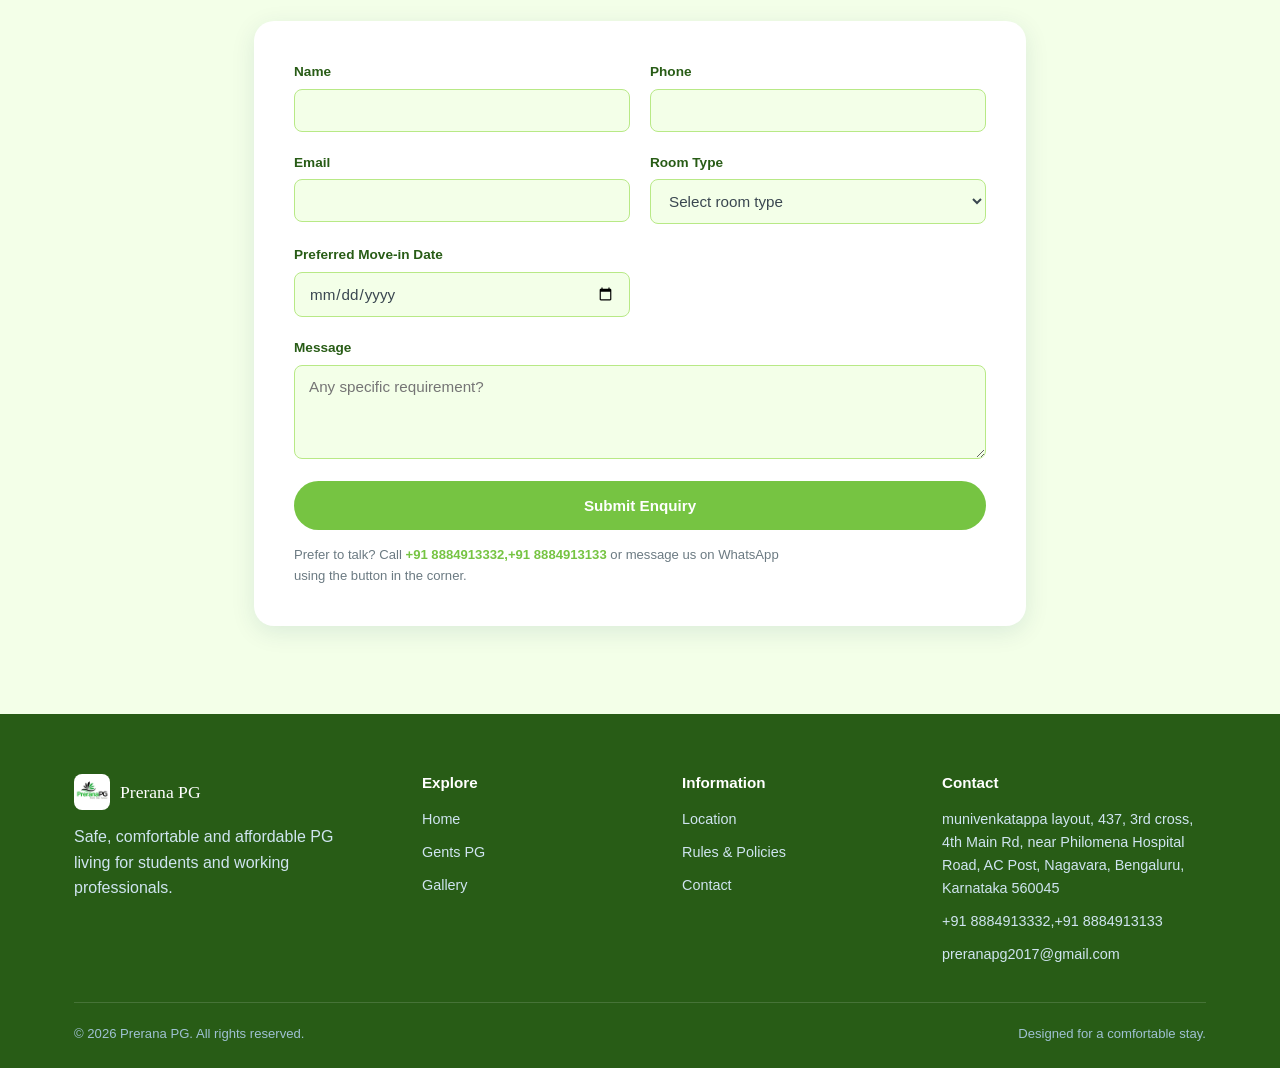
==== commit 6c728181: "Update boys.html" ====
--- a/boys.html
+++ b/boys.html
@@ -222,7 +222,7 @@
         </div>
         <div class="detail-row">
           <svg width="20" height="20" viewBox="0 0 24 24" fill="none" stroke="currentColor" stroke-width="2"><path d="M22 16.9v3a2 2 0 0 1-2.2 2 19.8 19.8 0 0 1-8.6-3.1 19.5 19.5 0 0 1-6-6A19.8 19.8 0 0 1 2.1 4.2 2 2 0 0 1 4.1 2h3a2 2 0 0 1 2 1.7c.1.9.3 1.8.6 2.7a2 2 0 0 1-.4 2.1L8.1 9.7a16 16 0 0 0 6.2 6.2l1.2-1.2a2 2 0 0 1 2.1-.4c.9.3 1.8.5 2.7.6a2 2 0 0 1 1.7 2.1z"/></svg>
-          <div><strong>Phone</strong><a href="tel:+91 8884913332">+91 8884913332</a></div>
+          <div><strong>Phone</strong><a href="tel:+91 8884913332, +91 8884913133">+91 8884913332,+91 8884913133</a></div>
         </div>
         <div class="detail-row">
           <svg width="20" height="20" viewBox="0 0 24 24" fill="none" stroke="currentColor" stroke-width="2"><path d="M4 4h16v16H4z"/><path d="M4 6l8 6 8-6"/></svg>
@@ -298,7 +298,7 @@
         </div>
         <button type="submit" class="btn btn-primary btn-block" style="margin-top:22px;">Submit Enquiry</button>
       </form>
-      <p class="form-note">Prefer to talk? Call <a href="tel:+91 8884913332" style="color:var(--blue-600);font-weight:700;">+91 8884913332</a> or message us on WhatsApp using the button in the corner.</p>
+      <p class="form-note">Prefer to talk? Call <a href="tel:+91 8884913332,+91 8884913133" style="color:var(--blue-600);font-weight:700;">+91 8884913332,+91 8884913133</a> or message us on WhatsApp using the button in the corner.</p>
     </div>
   </div>
 </section>
@@ -334,7 +334,7 @@
         <h4>Contact</h4>
         <ul>
           <li>munivenkatappa layout, 437, 3rd cross, 4th Main Rd, near Philomena Hospital Road, AC Post, Nagavara, Bengaluru, Karnataka 560045</li>
-          <li><a href="tel:+91 8884913332">+91 8884913332</a></li>
+          <li><a href="tel:+91 8884913332,+91 8884913133">+91 8884913332,+91 8884913133</a></li>
           <li><a href="mailto:preranapg2017@gmail.com">preranapg2017@gmail.com</a></li>
         </ul>
       </div>
@@ -351,7 +351,7 @@
   <a class="float-btn whatsapp" href="https://wa.me/8884913332?text=Hi%2C%20I%27d%20like%20to%20know%20more%20about%20the%20Boys%20PG" aria-label="Chat on WhatsApp" target="_blank" rel="noopener">
     <svg width="26" height="26" viewBox="0 0 24 24" fill="currentColor"><path d="M12 2a10 10 0 0 0-8.6 15L2 22l5.2-1.4A10 10 0 1 0 12 2zm0 18a8 8 0 0 1-4.1-1.1l-.3-.2-3 .8.8-2.9-.2-.3A8 8 0 1 1 12 20zm4.4-5.9c-.2-.1-1.5-.7-1.7-.8-.2-.1-.4-.1-.6.1-.2.2-.7.8-.8.9-.1.2-.3.2-.6.1-.2-.1-1-.4-1.9-1.2-.7-.6-1.2-1.4-1.3-1.6-.1-.2 0-.4.1-.5.1-.1.2-.3.4-.4.1-.2.2-.3.2-.5.1-.2 0-.4 0-.5-.1-.1-.6-1.4-.8-1.9-.2-.5-.4-.4-.6-.4h-.5c-.2 0-.5.1-.7.3-.2.2-.9.9-.9 2.2s.9 2.5 1.1 2.7c.1.2 1.8 2.8 4.4 3.8.6.3 1.1.4 1.5.5.6.2 1.2.2 1.6.1.5-.1 1.5-.6 1.7-1.2.2-.6.2-1.1.1-1.2-.1-.1-.2-.2-.4-.3z"/></svg>
   </a>
-  <a class="float-btn call" href="tel:+91 8884913332" aria-label="Call Now">
+  <a class="float-btn call" href="tel:+91 8884913332,+91 8884913133" aria-label="Call Now">
     <svg width="24" height="24" viewBox="0 0 24 24" fill="none" stroke="currentColor" stroke-width="2"><path d="M22 16.9v3a2 2 0 0 1-2.2 2 19.8 19.8 0 0 1-8.6-3.1 19.5 19.5 0 0 1-6-6A19.8 19.8 0 0 1 2.1 4.2 2 2 0 0 1 4.1 2h3a2 2 0 0 1 2 1.7c.1.9.3 1.8.6 2.7a2 2 0 0 1-.4 2.1L8.1 9.7a16 16 0 0 0 6.2 6.2l1.2-1.2a2 2 0 0 1 2.1-.4c.9.3 1.8.5 2.7.6a2 2 0 0 1 1.7 2.1z"/></svg>
   </a>
 </div>
--- a/style.css
+++ b/style.css
@@ -1,5 +1,5 @@
 /* ==========================================================================
-   NESTPOINT PG — SHARED STYLESHEET
+   Prerana PG — SHARED STYLESHEET
    Used by index.html, boys.html and girls.html.
    Organised in modules, each with a short note on why it exists, so the
    site is easy to re-skin later (swap the CUSTOMIZE tokens at the top).
@@ -13,18 +13,20 @@
    -------------------------------------------------------------------------- */
 :root {
   /* Brand palette — light blue & white primary theme, dark blue accent */
-  --blue-50:  #EAF5FC;   /* page background wash */
-  --blue-100: #D6EAF8;   /* alternate section background */
-  --blue-200: #BFE0F5;   /* card borders, dividers */
-  --blue-600: #1C6FA3;   /* primary accent — buttons, links, icons */
-  --blue-700: #155A85;   /* primary accent hover */
-  --blue-900: #0B3B54;   /* dark blue accent — headings, footer, nav bg */
+   --blue-50:  #F3FFE8;
+   --blue-100: #DFFFBD;
+   --blue-200: #B8E986;
+   --blue-600: #76C442;
+   --blue-700: #5FAF2E;
+   --blue-900: #285C16;
+
   --white:    #FFFFFF;
-  --gray-700: #3A4750;   /* body text */
-  --gray-500: #6B7A82;   /* muted/secondary text */
-  --green-600:#2F8F5B;   /* "available" status only — functional, not decorative */
-  --amber-600:#B4791F;   /* "limited" status only */
-  --red-600:  #B23A3A;   /* "full" status only */
+  --gray-700: #3A4750;
+  --gray-500: #6B7A82;
+
+  --green-600:#2F8F5B;
+  --amber-600:#B4791F;
+  --red-600:  #B23A3A;
 
   /* Typography — one serif for headlines (warmth/trust), one sans for UI */
   --font-display: "Fraunces", "Georgia", serif;
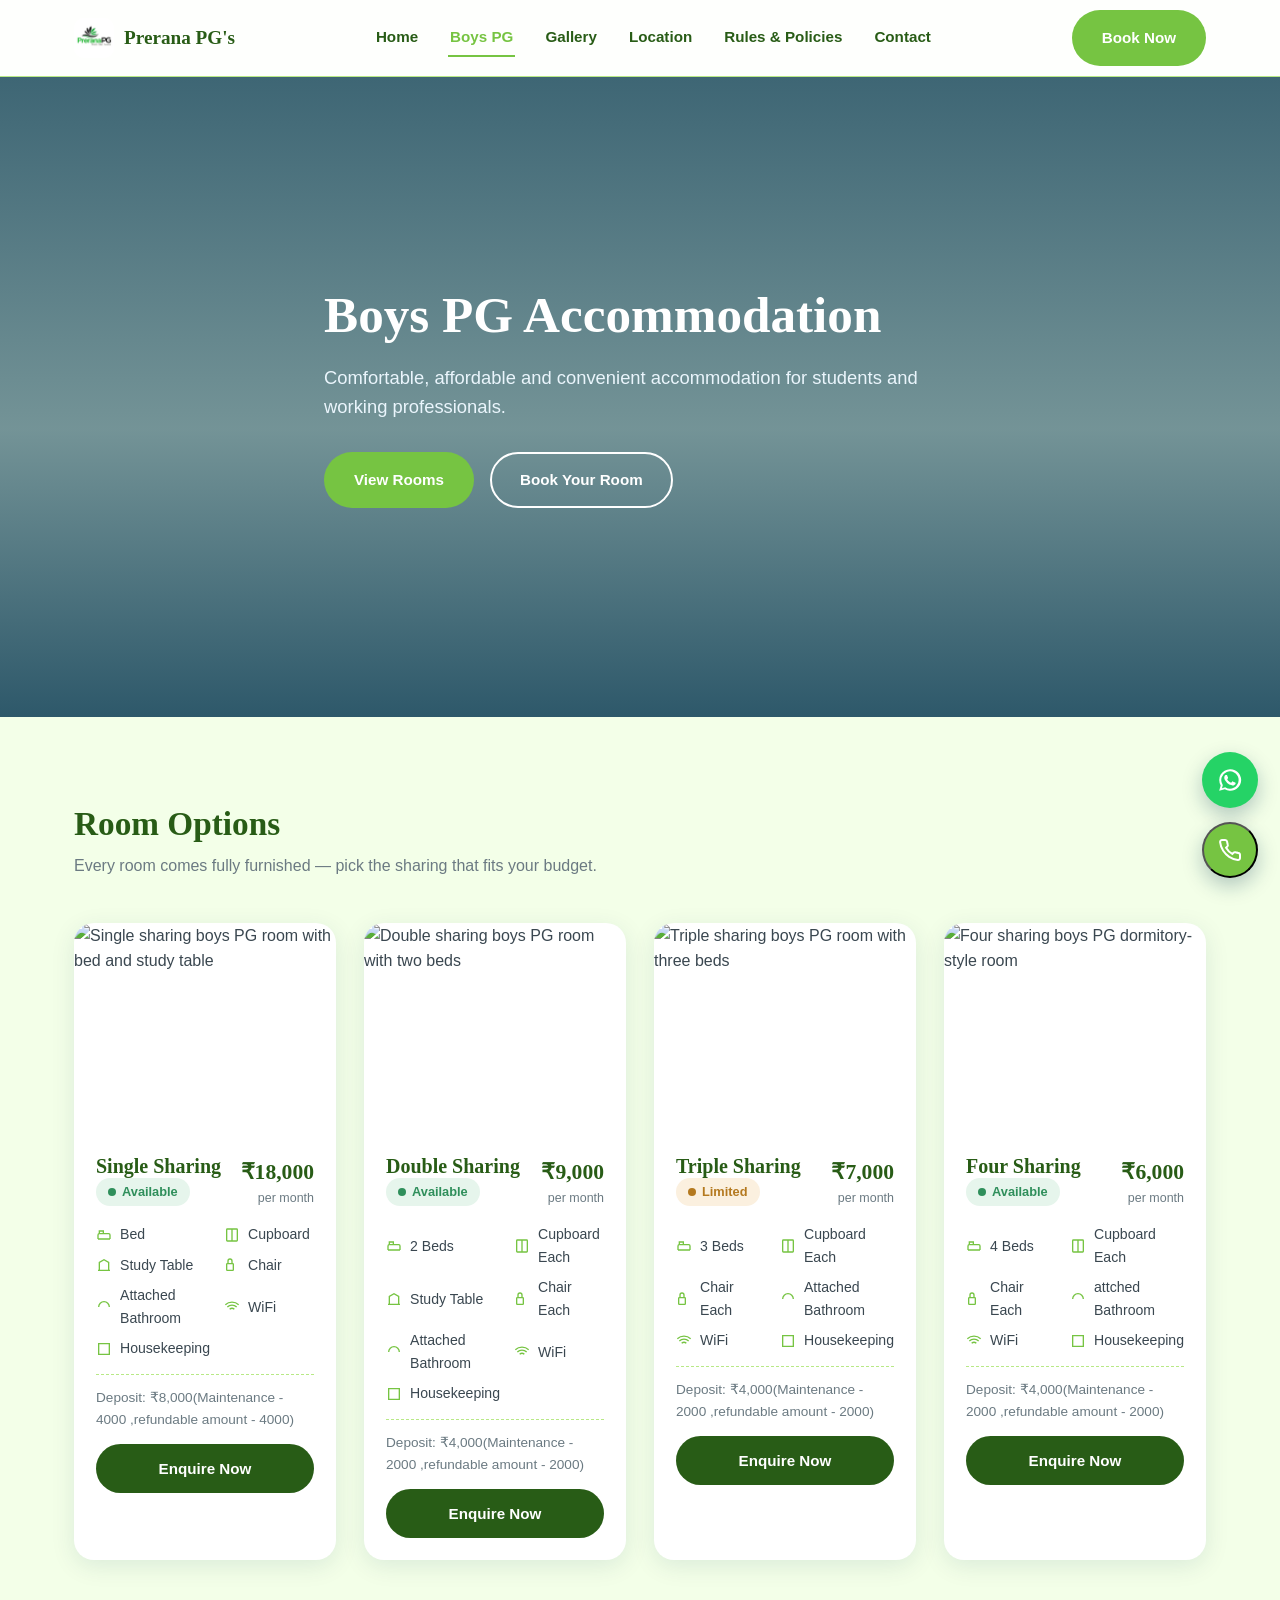
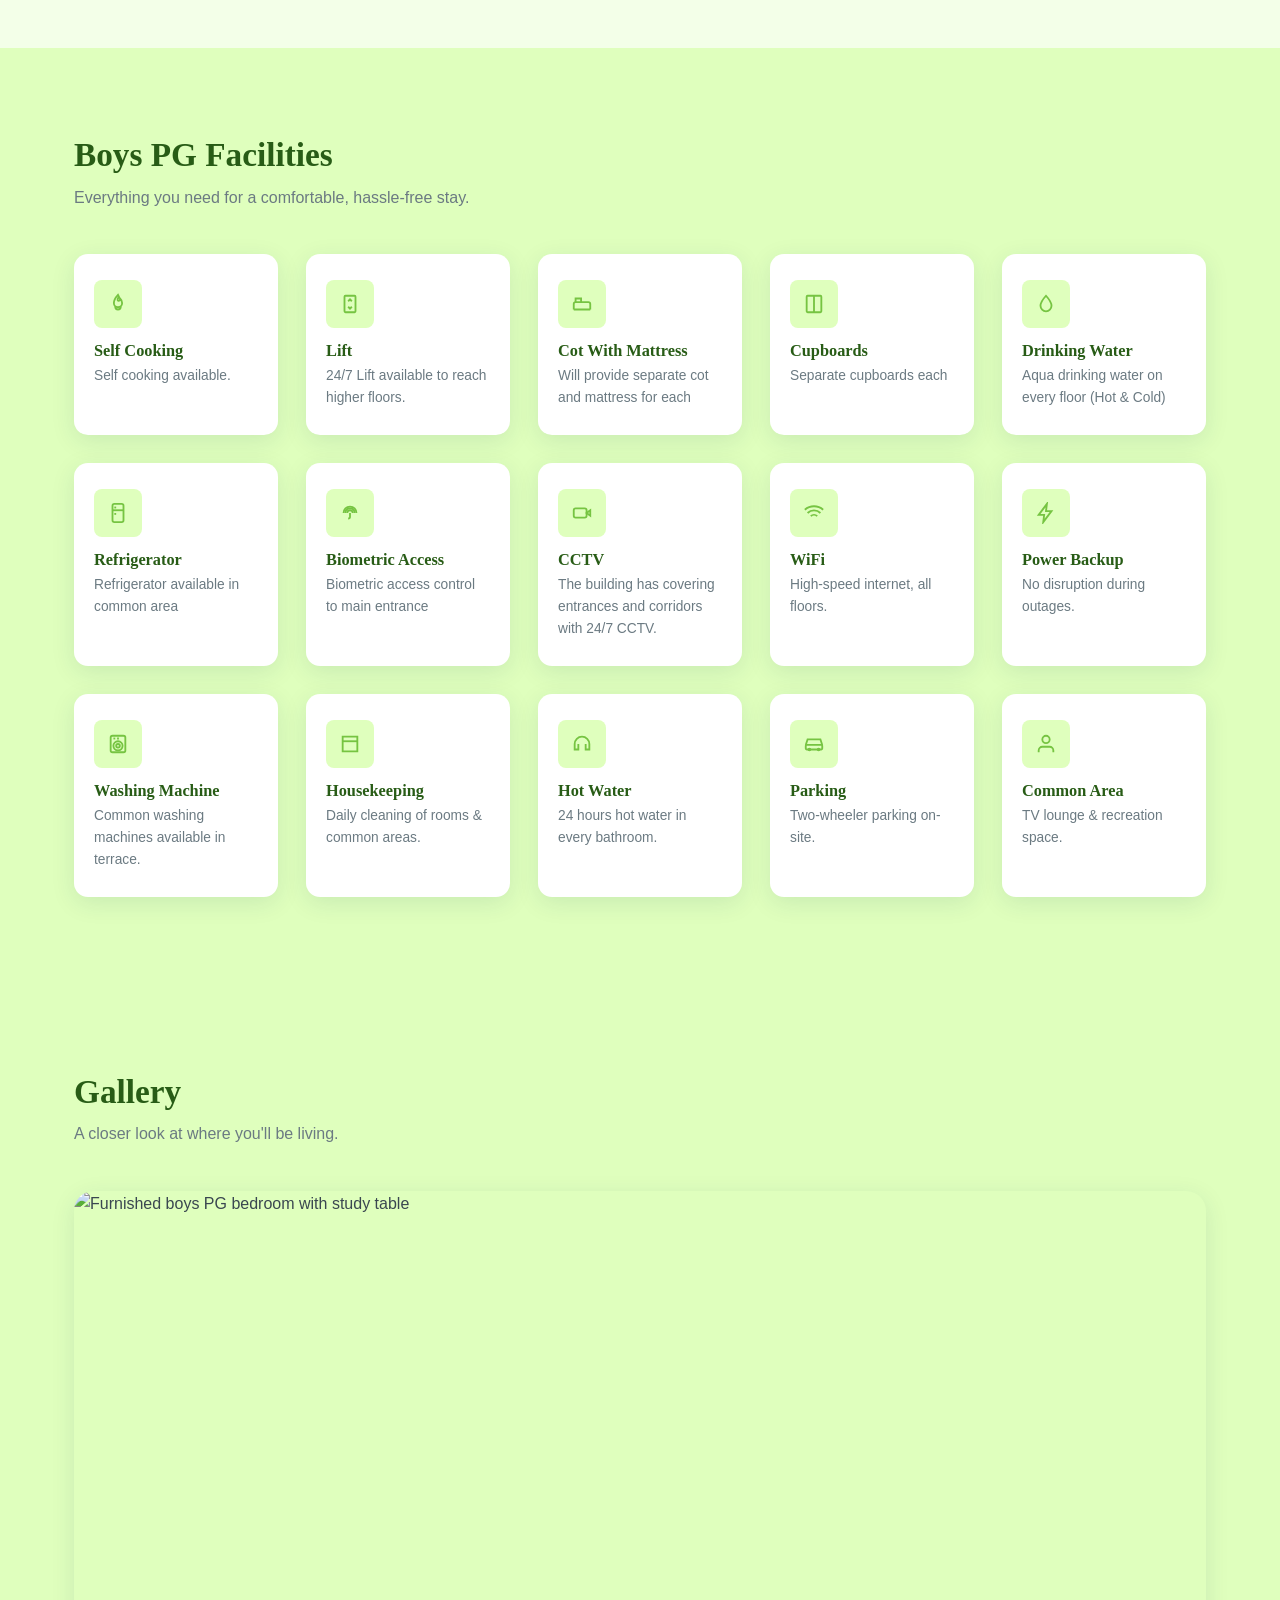
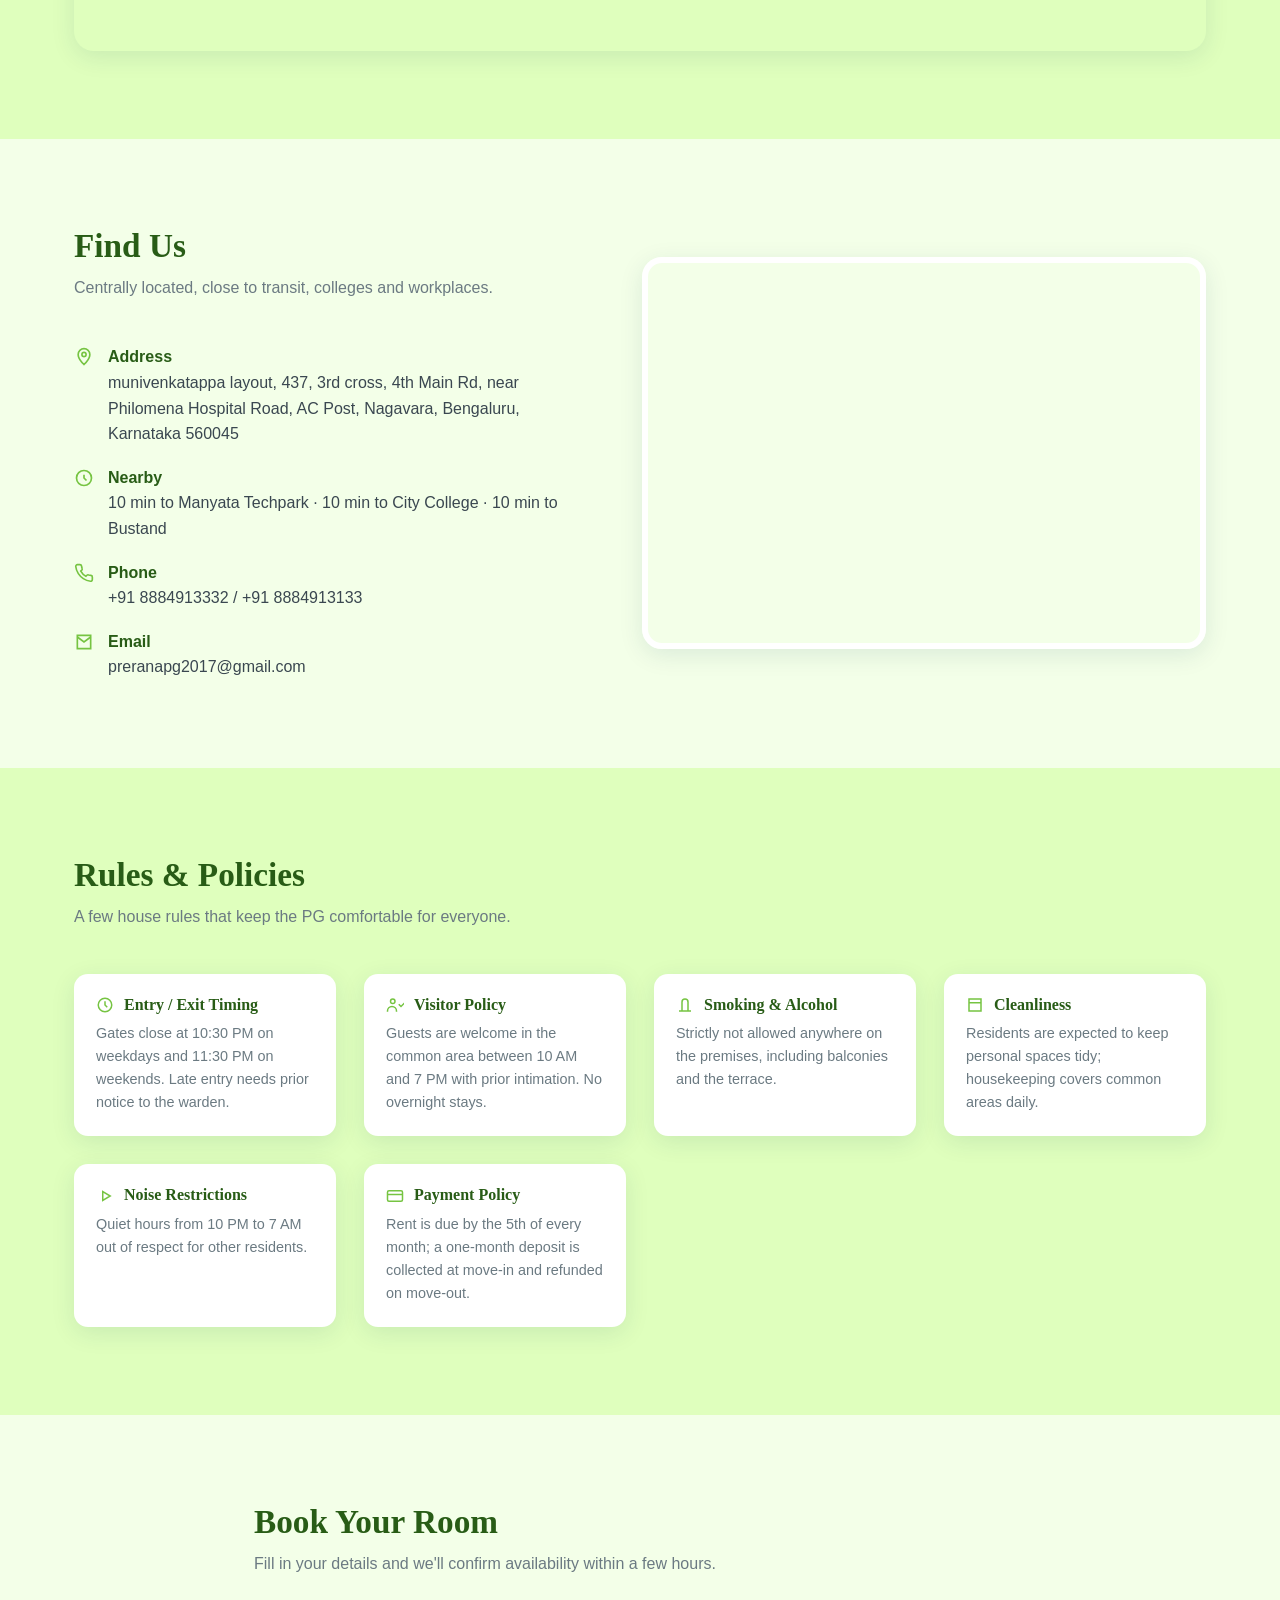
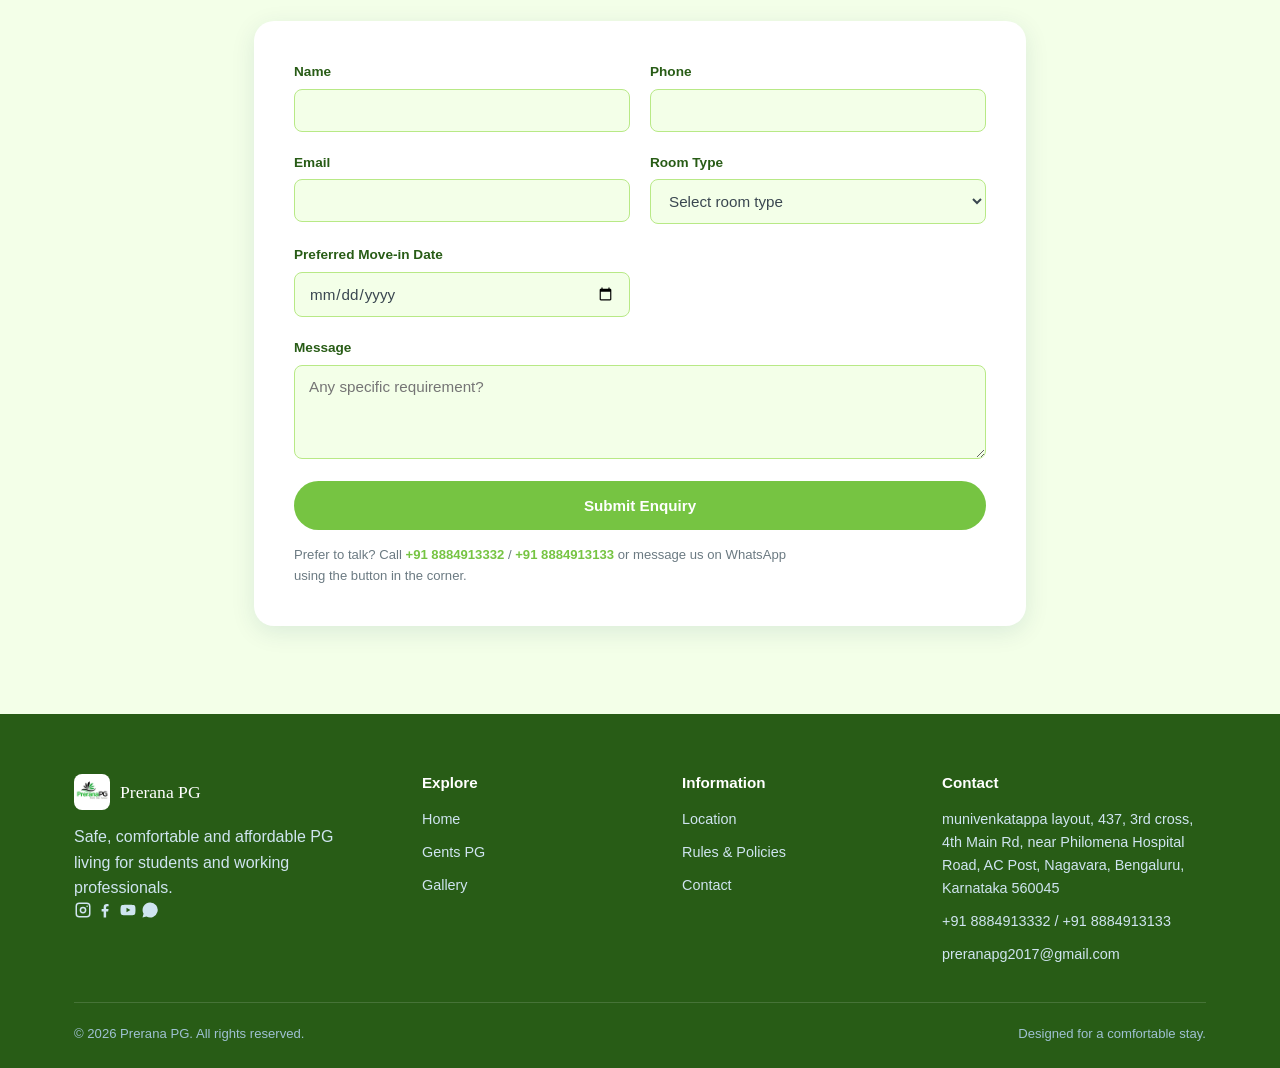
==== commit 4d8865ed: "Update boys.html" ====
--- a/boys.html
+++ b/boys.html
@@ -222,7 +222,7 @@
         </div>
         <div class="detail-row">
           <svg width="20" height="20" viewBox="0 0 24 24" fill="none" stroke="currentColor" stroke-width="2"><path d="M22 16.9v3a2 2 0 0 1-2.2 2 19.8 19.8 0 0 1-8.6-3.1 19.5 19.5 0 0 1-6-6A19.8 19.8 0 0 1 2.1 4.2 2 2 0 0 1 4.1 2h3a2 2 0 0 1 2 1.7c.1.9.3 1.8.6 2.7a2 2 0 0 1-.4 2.1L8.1 9.7a16 16 0 0 0 6.2 6.2l1.2-1.2a2 2 0 0 1 2.1-.4c.9.3 1.8.5 2.7.6a2 2 0 0 1 1.7 2.1z"/></svg>
-          <div><strong>Phone</strong><a href="tel:+91 8884913332, +91 8884913133">+91 8884913332,+91 8884913133</a></div>
+          <div><strong>Phone</strong><a href="tel:+918884913332">+91 8884913332</a> / <a href="tel:+918884913133">+91 8884913133</a></div>
         </div>
         <div class="detail-row">
           <svg width="20" height="20" viewBox="0 0 24 24" fill="none" stroke="currentColor" stroke-width="2"><path d="M4 4h16v16H4z"/><path d="M4 6l8 6 8-6"/></svg>
@@ -298,7 +298,7 @@
         </div>
         <button type="submit" class="btn btn-primary btn-block" style="margin-top:22px;">Submit Enquiry</button>
       </form>
-      <p class="form-note">Prefer to talk? Call <a href="tel:+91 8884913332,+91 8884913133" style="color:var(--blue-600);font-weight:700;">+91 8884913332,+91 8884913133</a> or message us on WhatsApp using the button in the corner.</p>
+      <p class="form-note">Prefer to talk? Call <a href="tel:+918884913332" style="color:var(--blue-600);font-weight:700;">+91 8884913332</a> / <a href="tel:+918884913133" style="color:var(--blue-600);font-weight:700;">+91 8884913133</a> or message us on WhatsApp using the button in the corner.</p>
     </div>
   </div>
 </section>
@@ -313,6 +313,13 @@
           <span>Prerana PG</span>
         </div>
         <p style="max-width:32ch;">Safe, comfortable and affordable PG living for students and working professionals.</p>
+        <div class="social-links">
+          <!-- TODO: replace YOUR_PAGE / YOUR_CHANNEL with your real profile names -->
+          <a href="https://www.instagram.com/YOUR_PAGE" target="_blank" rel="noopener" aria-label="Instagram"><svg width="18" height="18" viewBox="0 0 24 24" fill="currentColor"><path d="M7 2h10a5 5 0 0 1 5 5v10a5 5 0 0 1-5 5H7a5 5 0 0 1-5-5V7a5 5 0 0 1 5-5zm0 2a3 3 0 0 0-3 3v10a3 3 0 0 0 3 3h10a3 3 0 0 0 3-3V7a3 3 0 0 0-3-3H7zm5 3.5a4.5 4.5 0 1 1 0 9 4.5 4.5 0 0 1 0-9zm0 2a2.5 2.5 0 1 0 0 5 2.5 2.5 0 0 0 0-5zM17.5 6a1 1 0 1 1 0 2 1 1 0 0 1 0-2z"/></svg></a>
+          <a href="https://www.facebook.com/YOUR_PAGE" target="_blank" rel="noopener" aria-label="Facebook"><svg width="18" height="18" viewBox="0 0 24 24" fill="currentColor"><path d="M13.5 22v-8h2.7l.5-3.2h-3.2V8.7c0-.9.4-1.7 1.8-1.7h1.5V4.2S15.5 4 14.3 4c-2.5 0-4.1 1.5-4.1 4.2v2.6H7.5V14h2.7v8h3.3z"/></svg></a>
+          <a href="https://www.youtube.com/@YOUR_CHANNEL" target="_blank" rel="noopener" aria-label="YouTube"><svg width="18" height="18" viewBox="0 0 24 24" fill="currentColor"><path d="M21.6 7.2a2.5 2.5 0 0 0-1.8-1.8C18.2 5 12 5 12 5s-6.2 0-7.8.4A2.5 2.5 0 0 0 2.4 7.2C2 8.8 2 12 2 12s0 3.2.4 4.8a2.5 2.5 0 0 0 1.8 1.8C5.8 19 12 19 12 19s6.2 0 7.8-.4a2.5 2.5 0 0 0 1.8-1.8c.4-1.6.4-4.8.4-4.8s0-3.2-.4-4.8zM10 15V9l5.2 3L10 15z"/></svg></a>
+          <a href="https://wa.me/918884913332" target="_blank" rel="noopener" aria-label="WhatsApp"><svg width="18" height="18" viewBox="0 0 24 24" fill="currentColor"><path d="M12 2a10 10 0 0 0-8.6 15L2 22l5.2-1.4A10 10 0 1 0 12 2zm4.4 12.1c-.2-.1-1.5-.7-1.7-.8-.2-.1-.4-.1-.6.1-.2.2-.7.8-.8.9-.1.2-.3.2-.6.1-.2-.1-1-.4-1.9-1.2-.7-.6-1.2-1.4-1.3-1.6-.1-.2 0-.4.1-.5l.4-.4c.1-.2.2-.3.2-.5.1-.2 0-.4 0-.5l-.8-1.9c-.2-.5-.4-.4-.6-.4h-.5c-.2 0-.5.1-.7.3-.2.2-.9.9-.9 2.2s.9 2.5 1.1 2.7c.1.2 1.8 2.8 4.4 3.8 2.2.9 2.6.7 3.1.6.5-.1 1.5-.6 1.7-1.2.2-.6.2-1.1.1-1.2l-.4-.3z"/></svg></a>
+        </div>
       </div>
       <div>
         <h4>Explore</h4>
@@ -334,7 +341,7 @@
         <h4>Contact</h4>
         <ul>
           <li>munivenkatappa layout, 437, 3rd cross, 4th Main Rd, near Philomena Hospital Road, AC Post, Nagavara, Bengaluru, Karnataka 560045</li>
-          <li><a href="tel:+91 8884913332,+91 8884913133">+91 8884913332,+91 8884913133</a></li>
+          <li><a href="tel:+918884913332">+91 8884913332</a> / <a href="tel:+918884913133">+91 8884913133</a></li>
           <li><a href="mailto:preranapg2017@gmail.com">preranapg2017@gmail.com</a></li>
         </ul>
       </div>
@@ -348,12 +355,19 @@
 
 <!-- ===================== FLOATING WHATSAPP / CALL BUTTONS ===================== -->
 <div class="float-actions">
-  <a class="float-btn whatsapp" href="https://wa.me/8884913332?text=Hi%2C%20I%27d%20like%20to%20know%20more%20about%20the%20Boys%20PG" aria-label="Chat on WhatsApp" target="_blank" rel="noopener">
+  <a class="float-btn whatsapp" href="https://wa.me/918884913332?text=Hi%2C%20I%27d%20like%20to%20know%20more%20about%20the%20Boys%20PG" aria-label="Chat on WhatsApp" target="_blank" rel="noopener">
     <svg width="26" height="26" viewBox="0 0 24 24" fill="currentColor"><path d="M12 2a10 10 0 0 0-8.6 15L2 22l5.2-1.4A10 10 0 1 0 12 2zm0 18a8 8 0 0 1-4.1-1.1l-.3-.2-3 .8.8-2.9-.2-.3A8 8 0 1 1 12 20zm4.4-5.9c-.2-.1-1.5-.7-1.7-.8-.2-.1-.4-.1-.6.1-.2.2-.7.8-.8.9-.1.2-.3.2-.6.1-.2-.1-1-.4-1.9-1.2-.7-.6-1.2-1.4-1.3-1.6-.1-.2 0-.4.1-.5.1-.1.2-.3.4-.4.1-.2.2-.3.2-.5.1-.2 0-.4 0-.5-.1-.1-.6-1.4-.8-1.9-.2-.5-.4-.4-.6-.4h-.5c-.2 0-.5.1-.7.3-.2.2-.9.9-.9 2.2s.9 2.5 1.1 2.7c.1.2 1.8 2.8 4.4 3.8.6.3 1.1.4 1.5.5.6.2 1.2.2 1.6.1.5-.1 1.5-.6 1.7-1.2.2-.6.2-1.1.1-1.2-.1-.1-.2-.2-.4-.3z"/></svg>
   </a>
-  <a class="float-btn call" href="tel:+91 8884913332,+91 8884913133" aria-label="Call Now">
-    <svg width="24" height="24" viewBox="0 0 24 24" fill="none" stroke="currentColor" stroke-width="2"><path d="M22 16.9v3a2 2 0 0 1-2.2 2 19.8 19.8 0 0 1-8.6-3.1 19.5 19.5 0 0 1-6-6A19.8 19.8 0 0 1 2.1 4.2 2 2 0 0 1 4.1 2h3a2 2 0 0 1 2 1.7c.1.9.3 1.8.6 2.7a2 2 0 0 1-.4 2.1L8.1 9.7a16 16 0 0 0 6.2 6.2l1.2-1.2a2 2 0 0 1 2.1-.4c.9.3 1.8.5 2.7.6a2 2 0 0 1 1.7 2.1z"/></svg>
-  </a>
+  <div class="call-wrap">
+    <button type="button" class="float-btn call" id="callBtn" aria-label="Call us" aria-haspopup="true" aria-expanded="false">
+      <svg width="24" height="24" viewBox="0 0 24 24" fill="none" stroke="currentColor" stroke-width="2"><path d="M22 16.9v3a2 2 0 0 1-2.2 2 19.8 19.8 0 0 1-8.6-3.1 19.5 19.5 0 0 1-6-6A19.8 19.8 0 0 1 2.1 4.2 2 2 0 0 1 4.1 2h3a2 2 0 0 1 2 1.7c.1.9.3 1.8.6 2.7a2 2 0 0 1-.4 2.1L8.1 9.7a16 16 0 0 0 6.2 6.2l1.2-1.2a2 2 0 0 1 2.1-.4c.9.3 1.8.5 2.7.6a2 2 0 0 1 1.7 2.1z"/></svg>
+    </button>
+    <div class="call-menu" id="callMenu" hidden>
+      <p>Select a number to call</p>
+      <a href="tel:+918884913332">+91 88849 13332</a>
+      <a href="tel:+918884913133">+91 88849 13133</a>
+    </div>
+  </div>
 </div>
 
 <script src="script.js"></script>
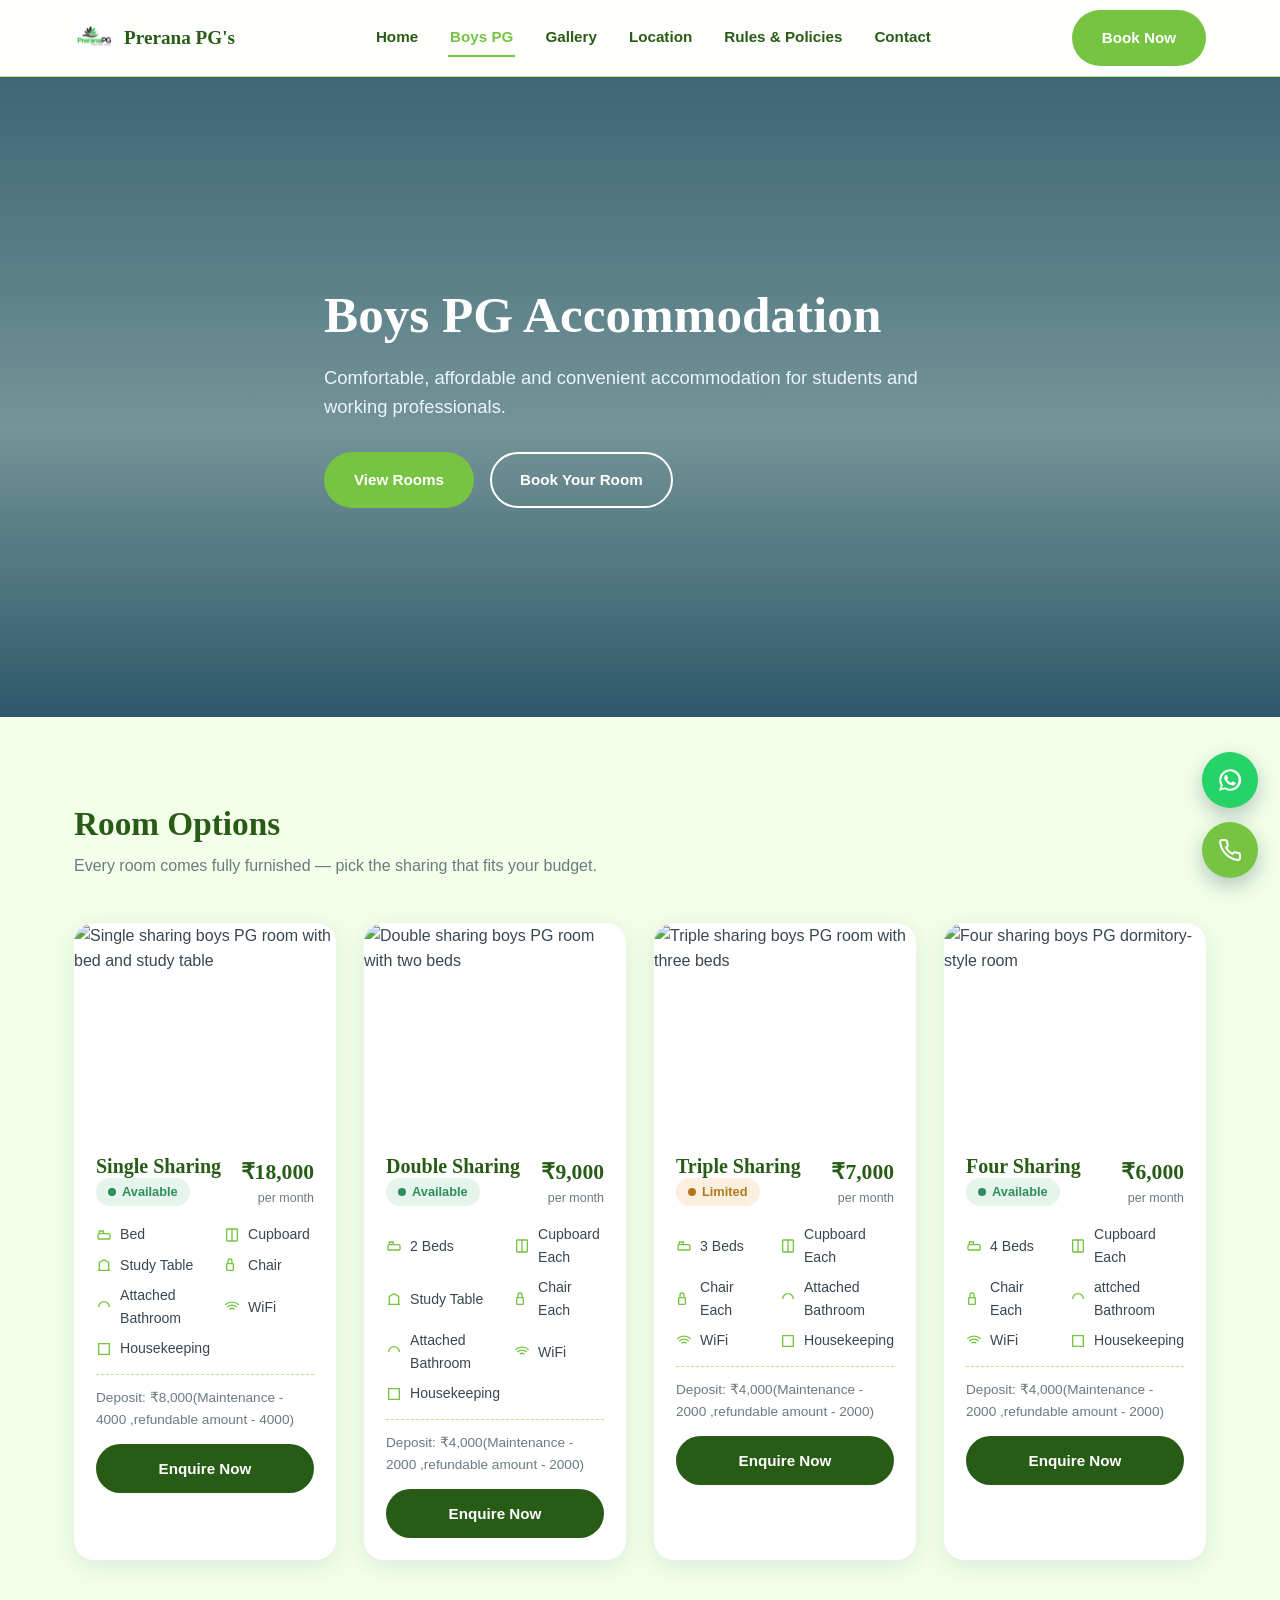
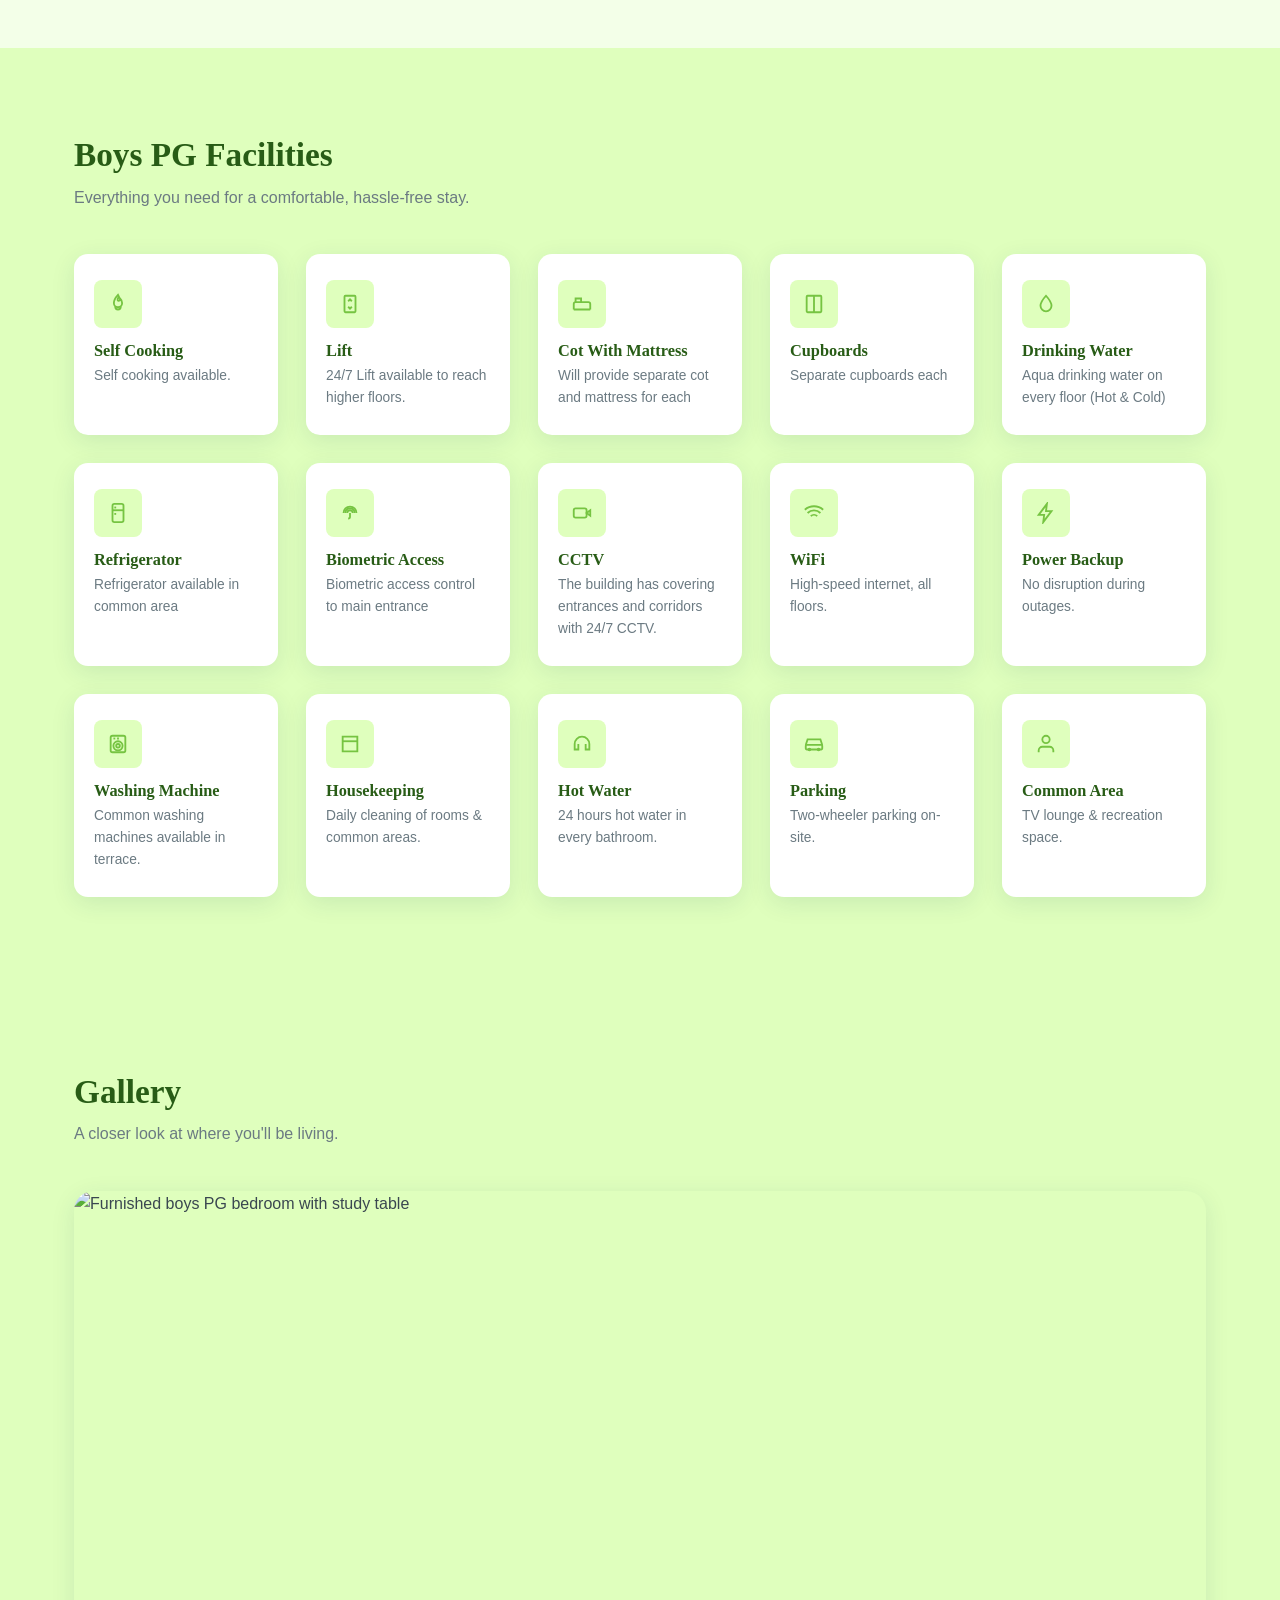
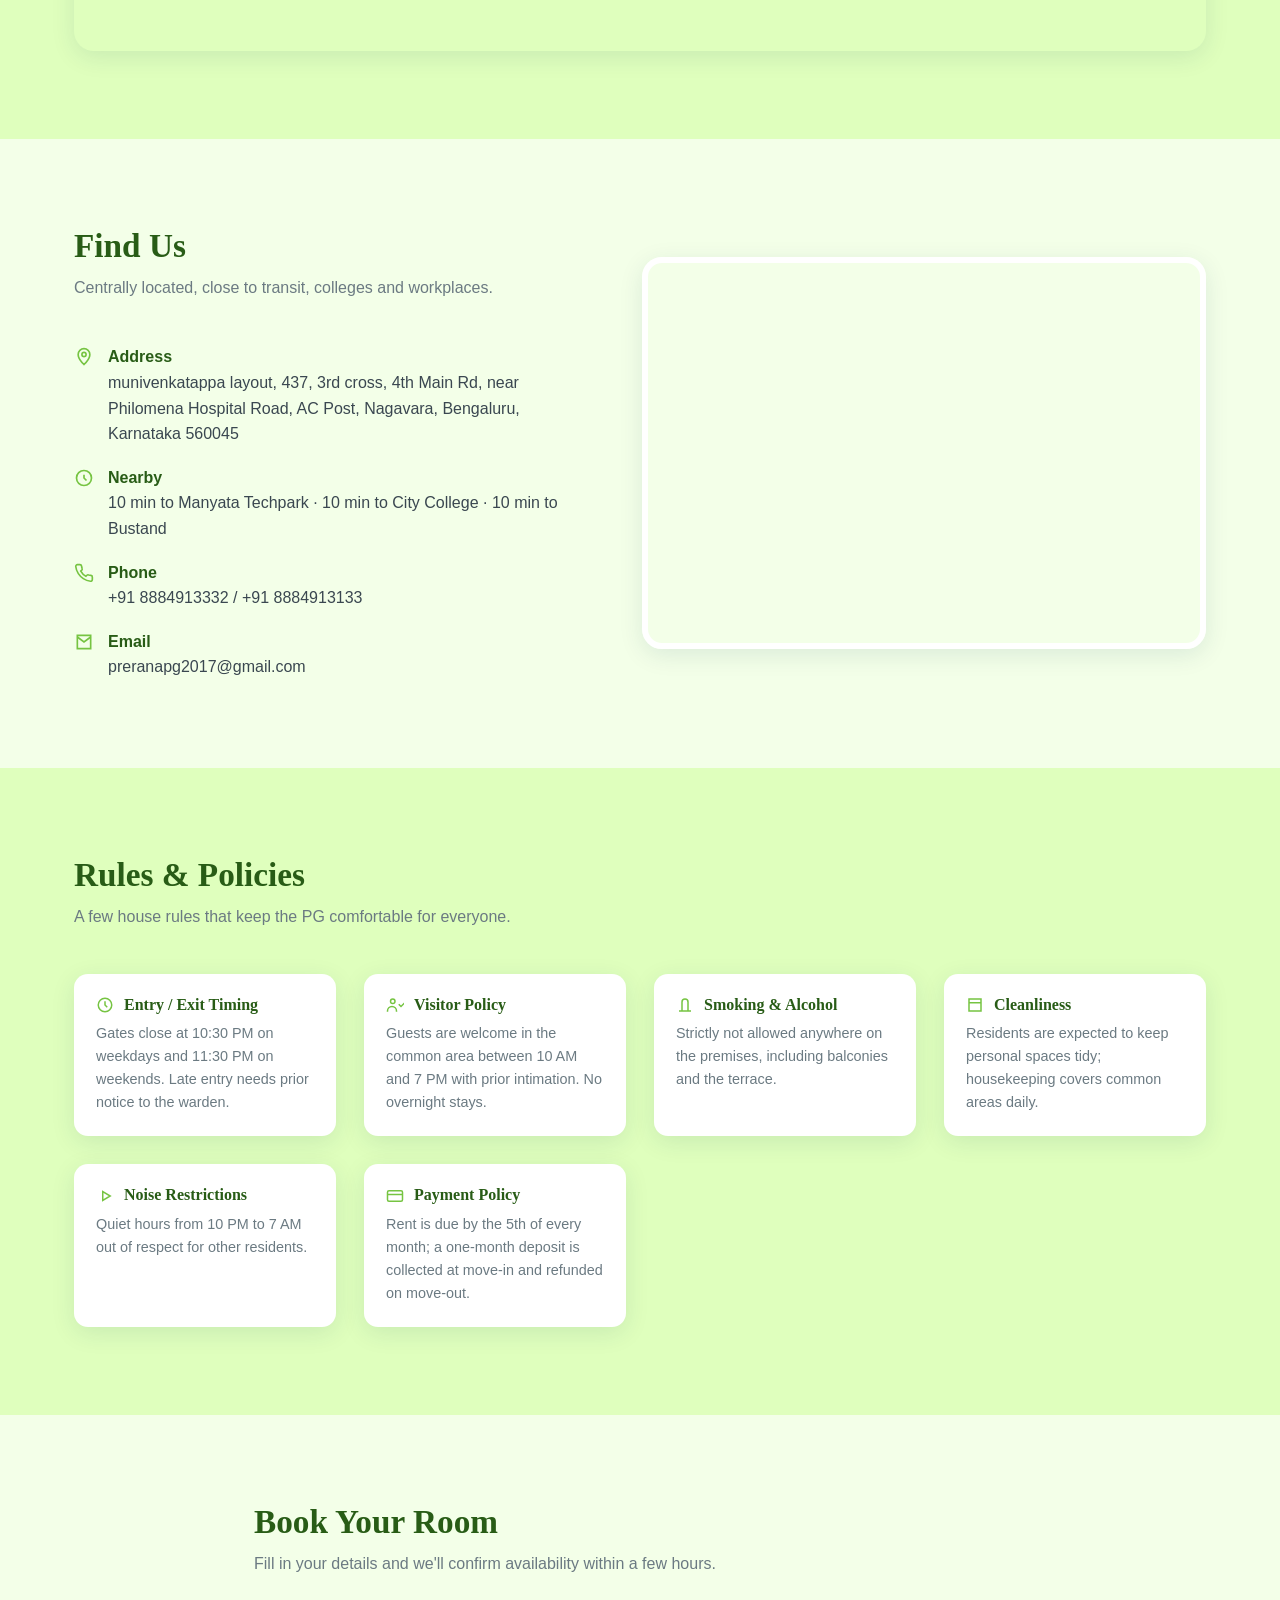
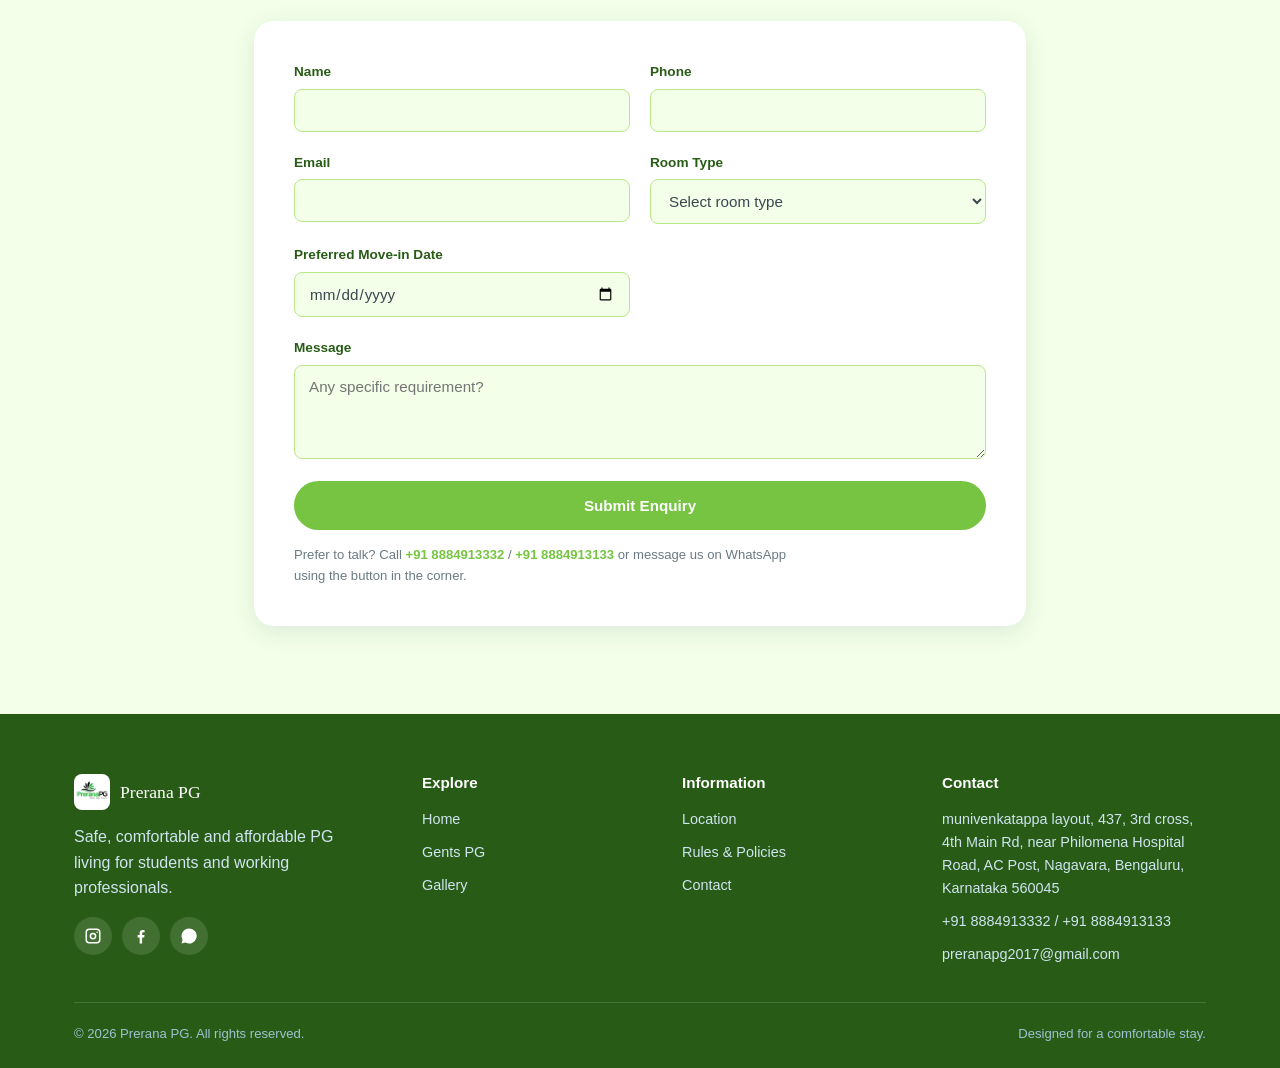
==== commit 5e07138c: "Update boys.html" ====
--- a/boys.html
+++ b/boys.html
@@ -315,9 +315,8 @@
         <p style="max-width:32ch;">Safe, comfortable and affordable PG living for students and working professionals.</p>
         <div class="social-links">
           <!-- TODO: replace YOUR_PAGE / YOUR_CHANNEL with your real profile names -->
-          <a href="https://www.instagram.com/YOUR_PAGE" target="_blank" rel="noopener" aria-label="Instagram"><svg width="18" height="18" viewBox="0 0 24 24" fill="currentColor"><path d="M7 2h10a5 5 0 0 1 5 5v10a5 5 0 0 1-5 5H7a5 5 0 0 1-5-5V7a5 5 0 0 1 5-5zm0 2a3 3 0 0 0-3 3v10a3 3 0 0 0 3 3h10a3 3 0 0 0 3-3V7a3 3 0 0 0-3-3H7zm5 3.5a4.5 4.5 0 1 1 0 9 4.5 4.5 0 0 1 0-9zm0 2a2.5 2.5 0 1 0 0 5 2.5 2.5 0 0 0 0-5zM17.5 6a1 1 0 1 1 0 2 1 1 0 0 1 0-2z"/></svg></a>
-          <a href="https://www.facebook.com/YOUR_PAGE" target="_blank" rel="noopener" aria-label="Facebook"><svg width="18" height="18" viewBox="0 0 24 24" fill="currentColor"><path d="M13.5 22v-8h2.7l.5-3.2h-3.2V8.7c0-.9.4-1.7 1.8-1.7h1.5V4.2S15.5 4 14.3 4c-2.5 0-4.1 1.5-4.1 4.2v2.6H7.5V14h2.7v8h3.3z"/></svg></a>
-          <a href="https://www.youtube.com/@YOUR_CHANNEL" target="_blank" rel="noopener" aria-label="YouTube"><svg width="18" height="18" viewBox="0 0 24 24" fill="currentColor"><path d="M21.6 7.2a2.5 2.5 0 0 0-1.8-1.8C18.2 5 12 5 12 5s-6.2 0-7.8.4A2.5 2.5 0 0 0 2.4 7.2C2 8.8 2 12 2 12s0 3.2.4 4.8a2.5 2.5 0 0 0 1.8 1.8C5.8 19 12 19 12 19s6.2 0 7.8-.4a2.5 2.5 0 0 0 1.8-1.8c.4-1.6.4-4.8.4-4.8s0-3.2-.4-4.8zM10 15V9l5.2 3L10 15z"/></svg></a>
+          <a href="https://www.instagram.com/prerana_pg/" target="_blank" rel="noopener" aria-label="Instagram"><svg width="18" height="18" viewBox="0 0 24 24" fill="currentColor"><path d="M7 2h10a5 5 0 0 1 5 5v10a5 5 0 0 1-5 5H7a5 5 0 0 1-5-5V7a5 5 0 0 1 5-5zm0 2a3 3 0 0 0-3 3v10a3 3 0 0 0 3 3h10a3 3 0 0 0 3-3V7a3 3 0 0 0-3-3H7zm5 3.5a4.5 4.5 0 1 1 0 9 4.5 4.5 0 0 1 0-9zm0 2a2.5 2.5 0 1 0 0 5 2.5 2.5 0 0 0 0-5zM17.5 6a1 1 0 1 1 0 2 1 1 0 0 1 0-2z"/></svg></a>
+          <a href="https://www.facebook.com/preranapg" target="_blank" rel="noopener" aria-label="Facebook"><svg width="18" height="18" viewBox="0 0 24 24" fill="currentColor"><path d="M13.5 22v-8h2.7l.5-3.2h-3.2V8.7c0-.9.4-1.7 1.8-1.7h1.5V4.2S15.5 4 14.3 4c-2.5 0-4.1 1.5-4.1 4.2v2.6H7.5V14h2.7v8h3.3z"/></svg></a>
           <a href="https://wa.me/918884913332" target="_blank" rel="noopener" aria-label="WhatsApp"><svg width="18" height="18" viewBox="0 0 24 24" fill="currentColor"><path d="M12 2a10 10 0 0 0-8.6 15L2 22l5.2-1.4A10 10 0 1 0 12 2zm4.4 12.1c-.2-.1-1.5-.7-1.7-.8-.2-.1-.4-.1-.6.1-.2.2-.7.8-.8.9-.1.2-.3.2-.6.1-.2-.1-1-.4-1.9-1.2-.7-.6-1.2-1.4-1.3-1.6-.1-.2 0-.4.1-.5l.4-.4c.1-.2.2-.3.2-.5.1-.2 0-.4 0-.5l-.8-1.9c-.2-.5-.4-.4-.6-.4h-.5c-.2 0-.5.1-.7.3-.2.2-.9.9-.9 2.2s.9 2.5 1.1 2.7c.1.2 1.8 2.8 4.4 3.8 2.2.9 2.6.7 3.1.6.5-.1 1.5-.6 1.7-1.2.2-.6.2-1.1.1-1.2l-.4-.3z"/></svg></a>
         </div>
       </div>
--- a/style.css
+++ b/style.css
@@ -555,3 +555,28 @@
   font-size: 0.82rem; font-weight: 600;
   padding: 6px 14px; border-radius: 999px;
 }
+
+/* --------------------------------------------------------------------------
+   15. CALL NUMBER PICKER + FOOTER SOCIAL LINKS
+   -------------------------------------------------------------------------- */
+.call-wrap { position: relative; }
+button.float-btn { border: 0; cursor: pointer; }
+.call-menu {
+  position: absolute; right: 0; bottom: 70px; min-width: 230px;
+  background: var(--white); border: 1px solid var(--blue-200); border-radius: 14px;
+  box-shadow: 0 12px 30px rgba(11,59,84,0.22); padding: 12px;
+}
+.call-menu[hidden] { display: none; }
+.call-menu p { font-size: 0.8rem; color: var(--gray-500); margin-bottom: 6px; }
+.call-menu a {
+  display: block; margin-top: 6px; padding: 11px 14px; border-radius: 10px;
+  background: var(--blue-100); color: var(--blue-900); font-weight: 700;
+}
+.call-menu a:hover, .call-menu a:focus-visible { background: var(--blue-600); color: var(--white); }
+.social-links { display: flex; gap: 10px; margin-top: 16px; }
+.social-links a {
+  width: 38px; height: 38px; border-radius: 50%;
+  display: flex; align-items: center; justify-content: center;
+  background: rgba(255,255,255,0.12); color: var(--white); transition: background 0.15s;
+}
+.social-links a:hover { background: var(--blue-600); }
